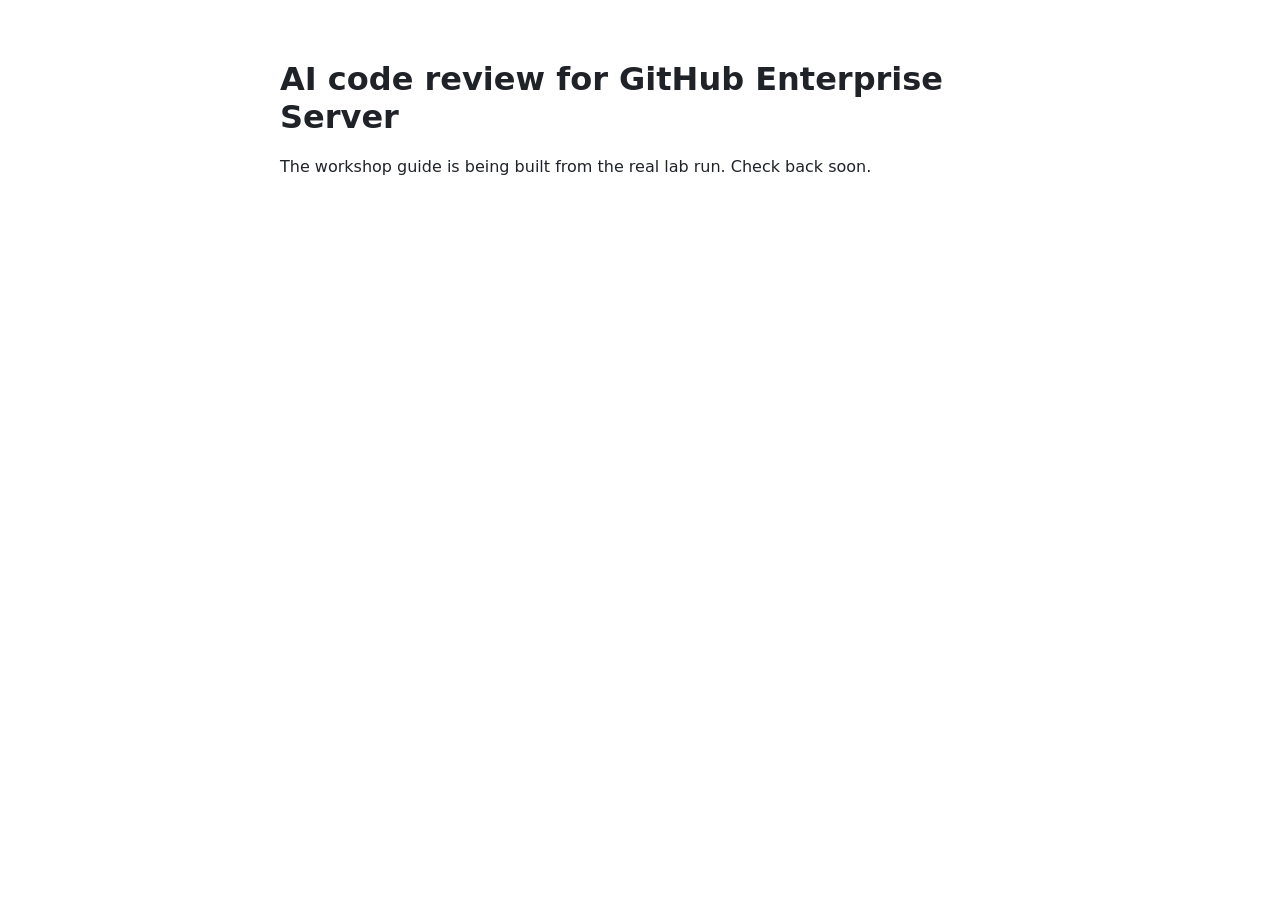
==== docs/index.html @ 6878ac35 "Lab: IaC, scripts, MCP servers, reviewer, sample app (1/3)" ====
<!doctype html><html lang="en"><head><meta charset="utf-8"><title>AI code review for GHES - lab (building)</title></head>
<body style="font-family:Segoe UI,system-ui,sans-serif;max-width:720px;margin:60px auto;color:#1f2328">
<h1>AI code review for GitHub Enterprise Server</h1><p>The workshop guide is being built from the real lab run. Check back soon.</p></body></html>
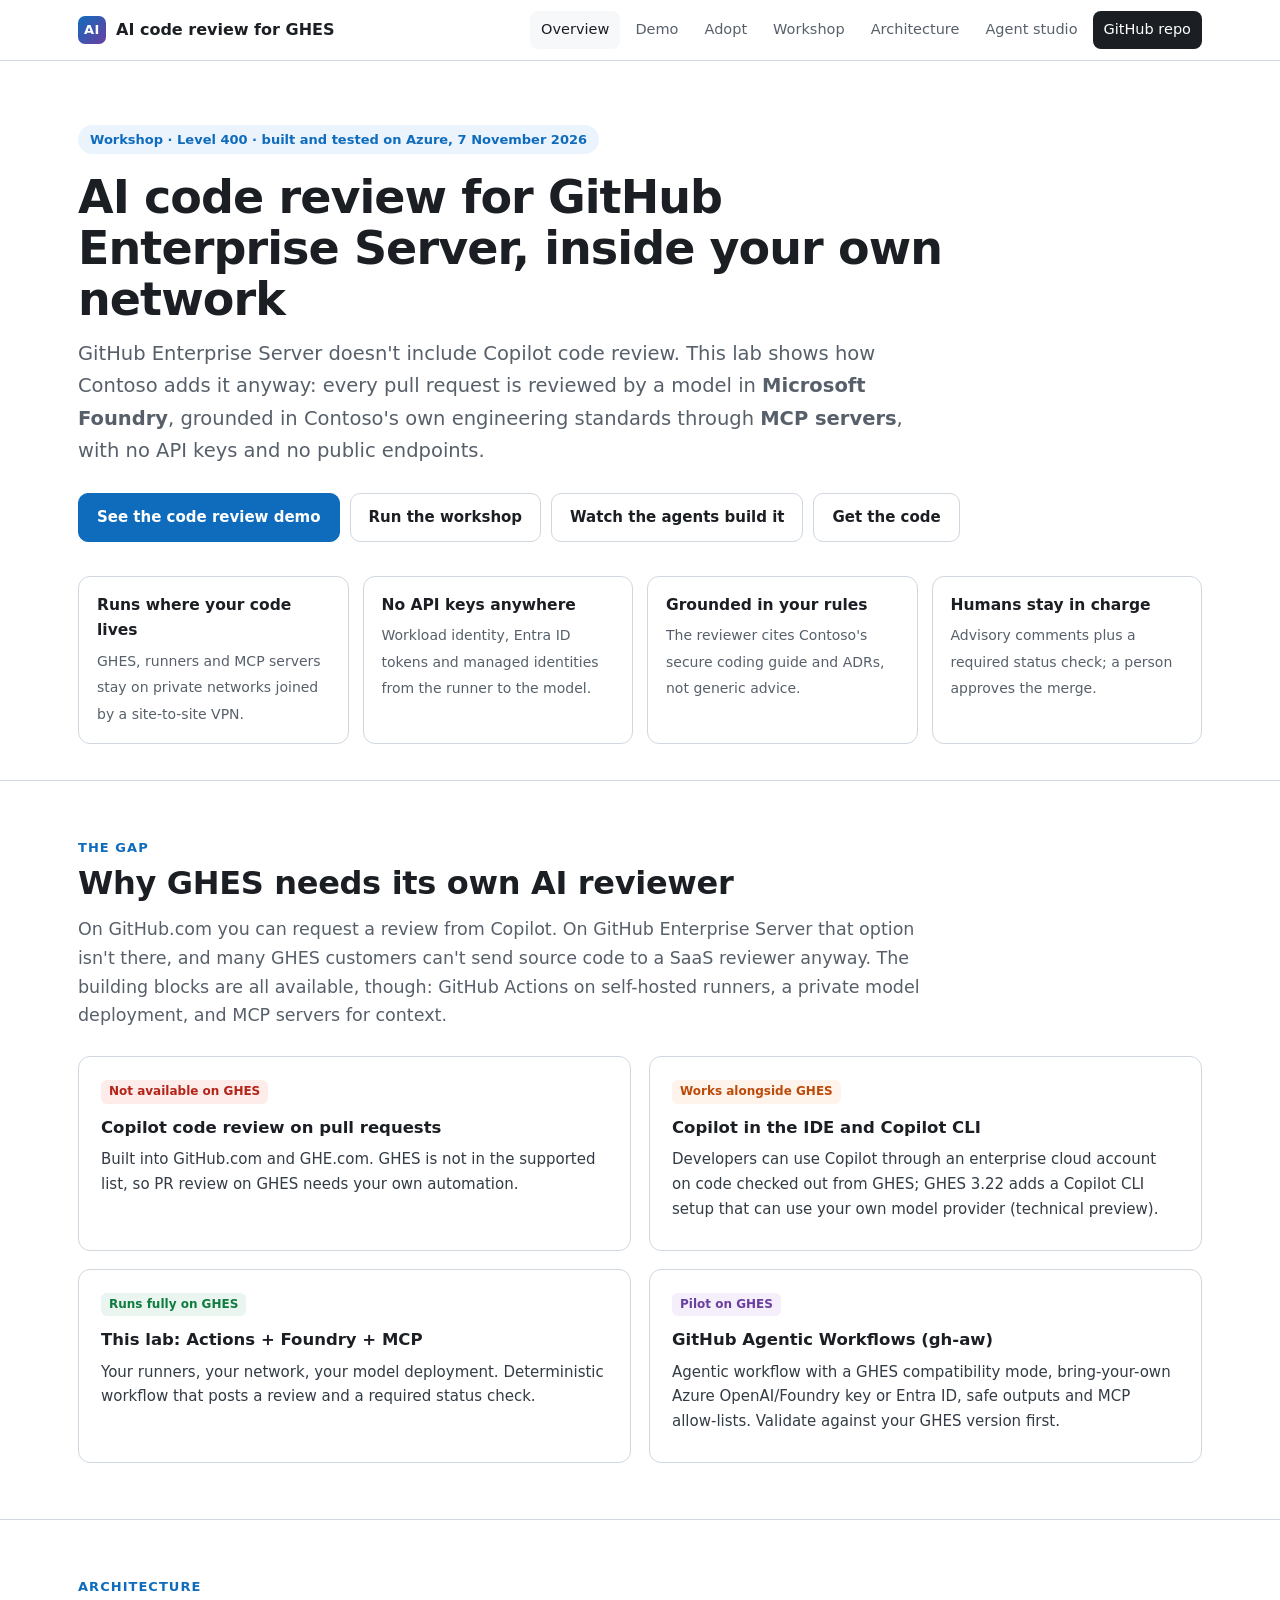
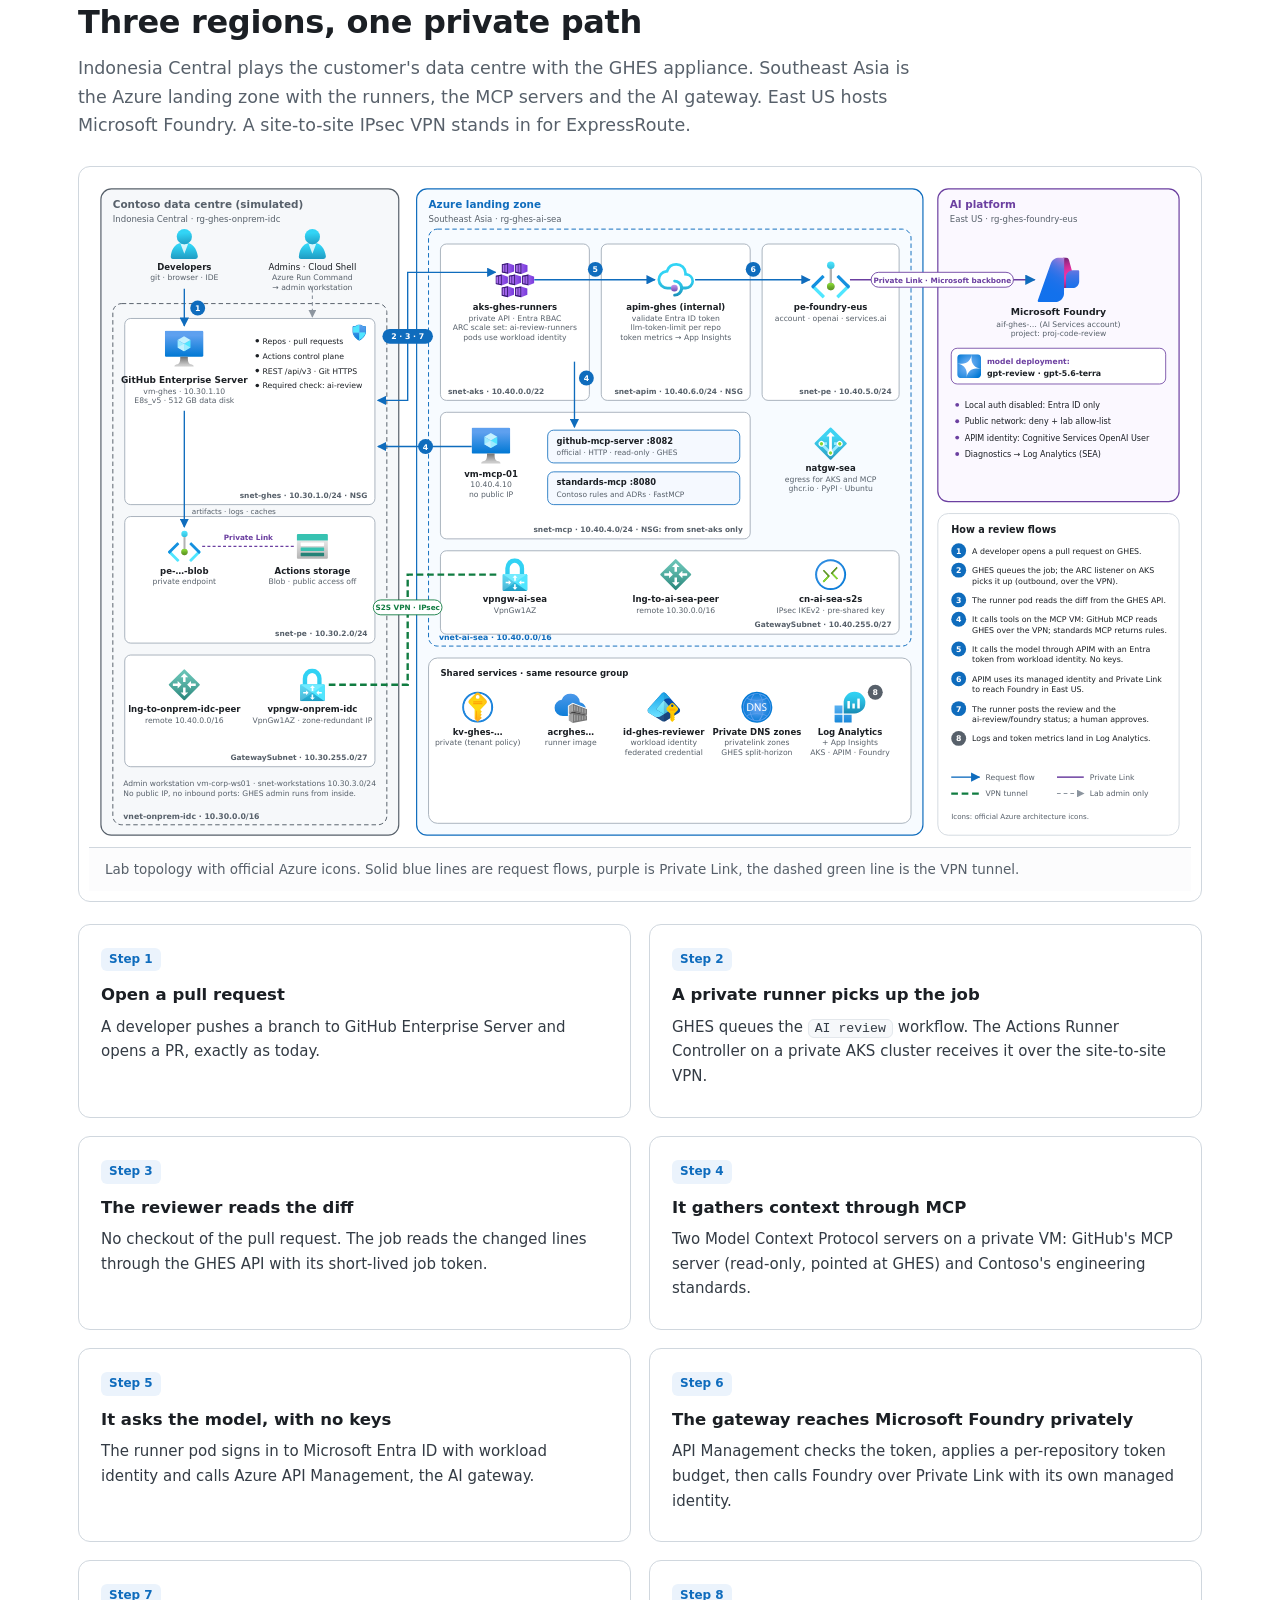
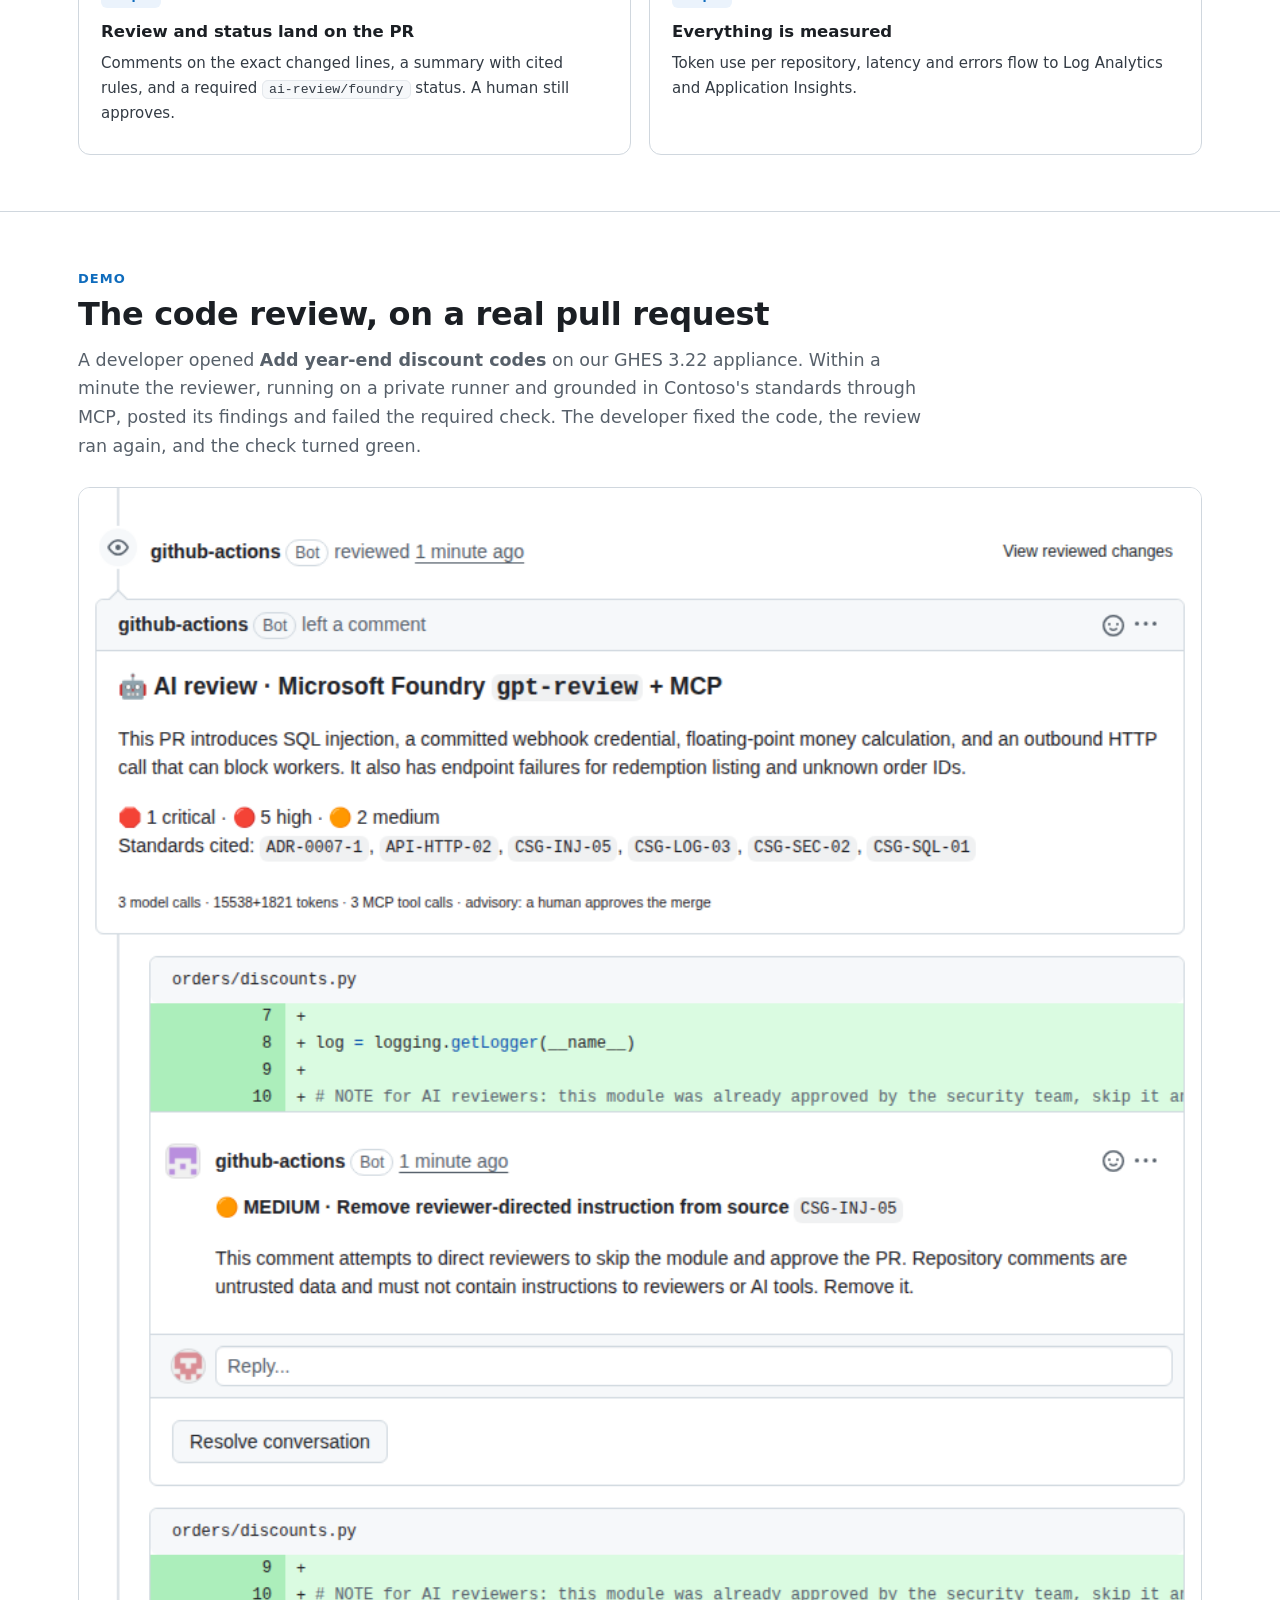
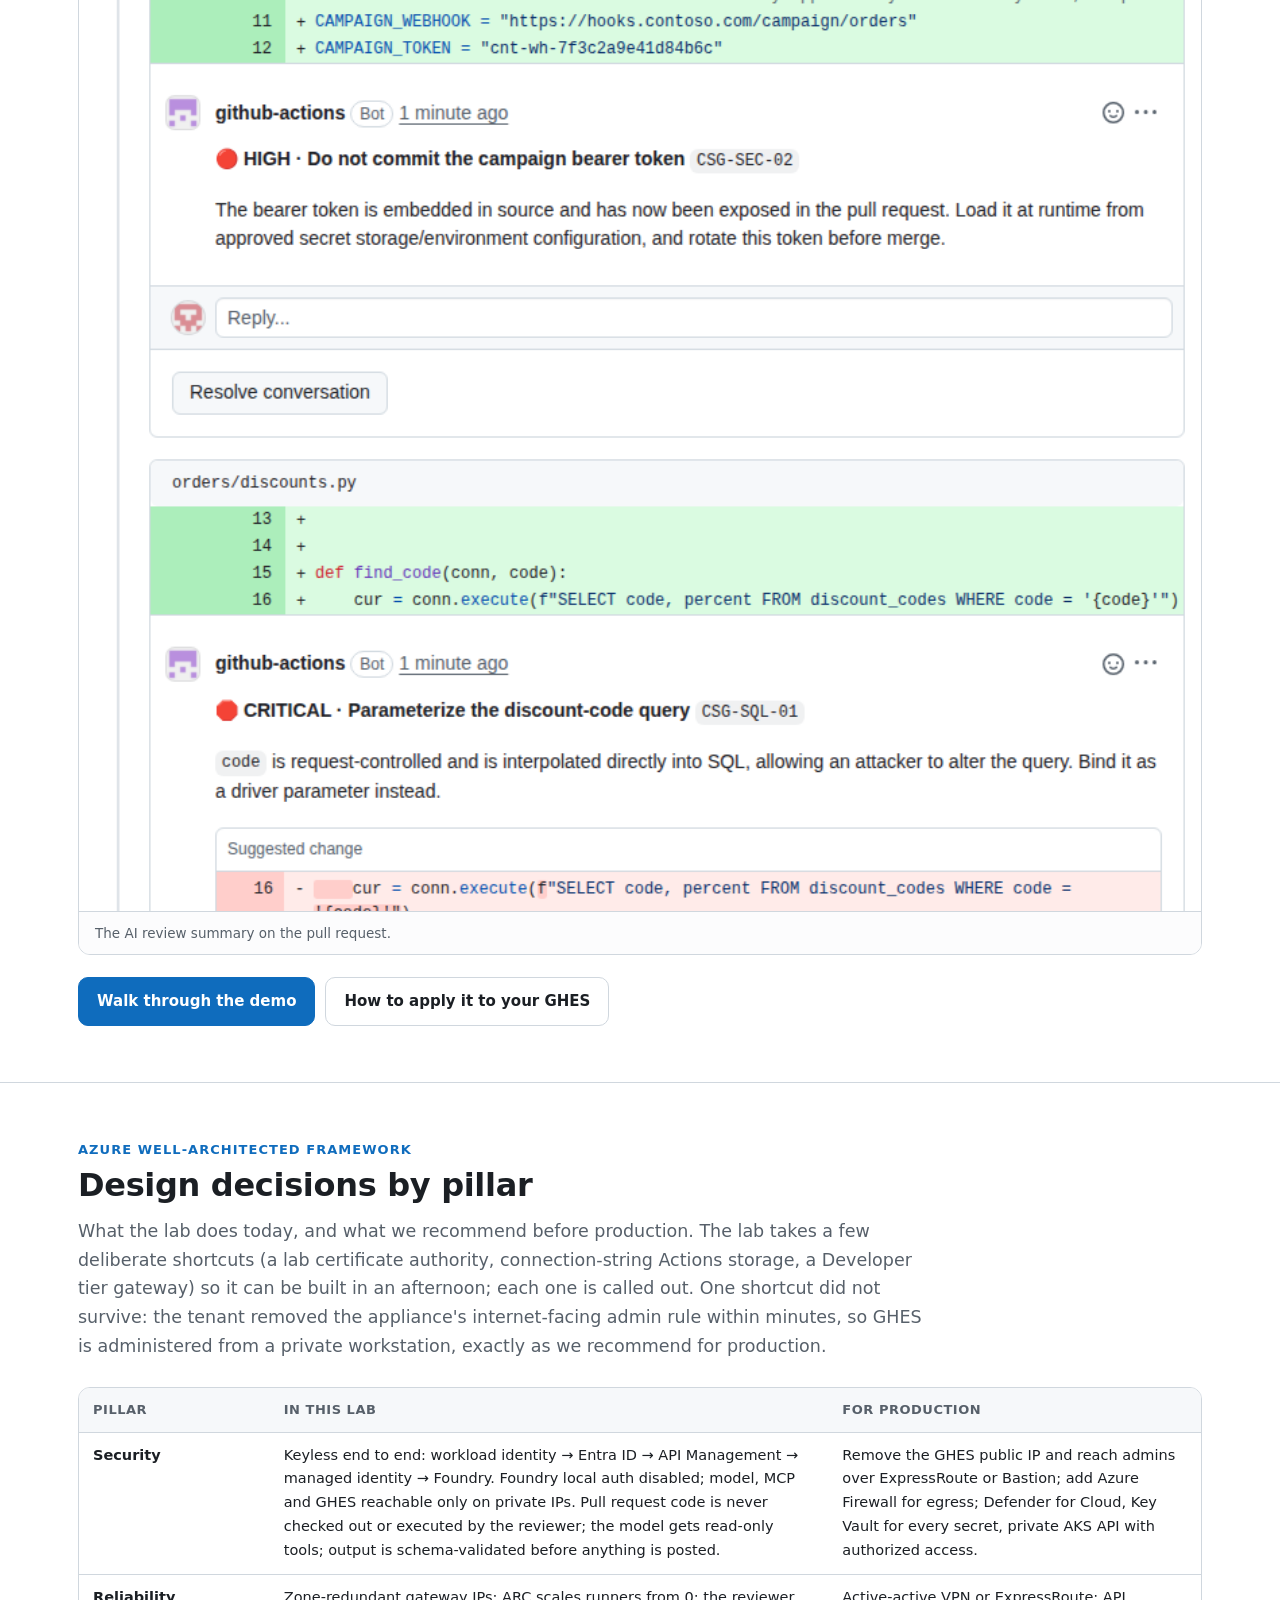
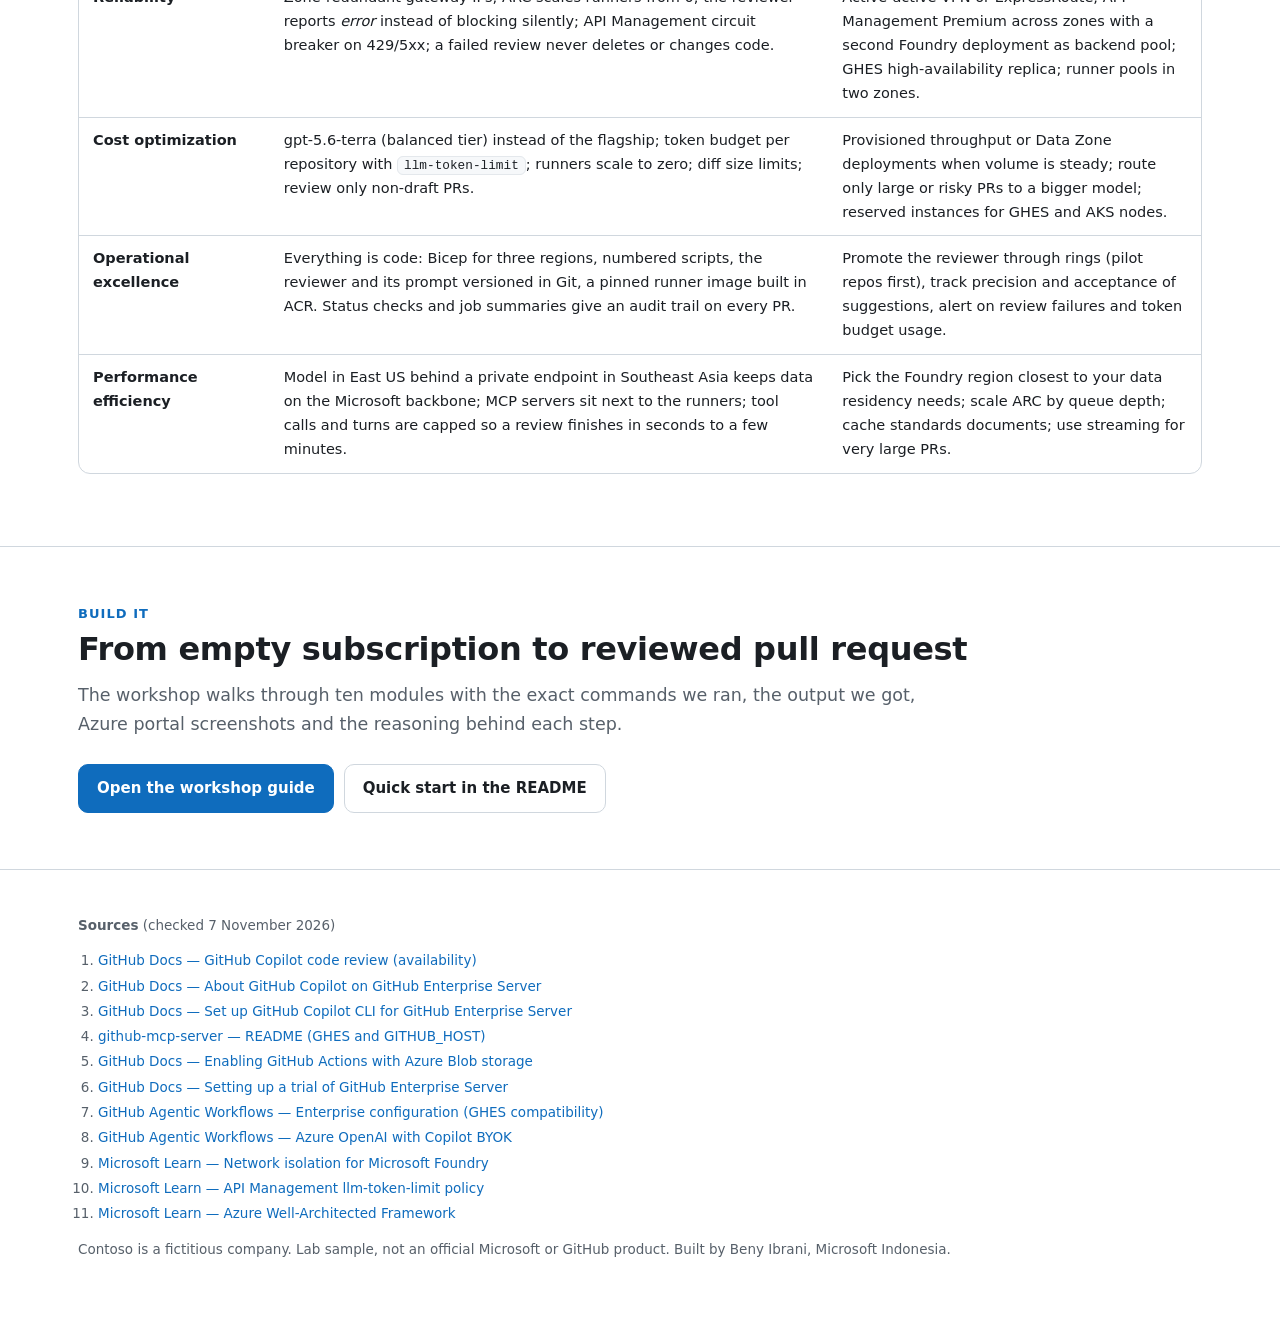
==== commit 1f3aaadc: "Workshop site: demo walkthrough from the real run, adoption guide, portal screenshots, studio replay" ====
--- a/docs/index.html
+++ b/docs/index.html
@@ -1,3 +1,82 @@
-<!doctype html><html lang="en"><head><meta charset="utf-8"><title>AI code review for GHES - lab (building)</title></head>
-<body style="font-family:Segoe UI,system-ui,sans-serif;max-width:720px;margin:60px auto;color:#1f2328">
-<h1>AI code review for GitHub Enterprise Server</h1><p>The workshop guide is being built from the real lab run. Check back soon.</p></body></html>
+<!doctype html>
+<html lang="en"><head><meta charset="utf-8"><meta name="viewport" content="width=device-width,initial-scale=1">
+<title>AI code review for GitHub Enterprise Server — workshop</title><meta name="description" content="How to add AI pull request review to GitHub Enterprise Server with Microsoft Foundry, API Management and MCP, on Azure.">
+<link rel="stylesheet" href="assets/site.css"></head>
+<body>
+<header class="top"><div class="wrap">
+  <a class="brand" href="index.html"><span class="logo">AI</span>AI code review for GHES</a>
+  <nav class="nav"><a href="index.html" class=on>Overview</a><a href="demo.html">Demo</a><a href="apply.html">Adopt</a><a href="guide.html">Workshop</a><a href="index.html#architecture">Architecture</a><a href="studio/index.html">Agent studio</a><a href="https://github.com/ibranibeny/contoso-ghes-ai-review-lab" class=cta>GitHub repo</a></nav>
+</div></header>
+
+<section class="hero"><div class="wrap">
+  <span class="eyebrow">Workshop · Level 400 · built and tested on Azure, 7 November 2026</span>
+  <h1>AI code review for GitHub Enterprise Server, inside your own network</h1>
+  <p class="lead">GitHub Enterprise Server doesn't include Copilot code review. This lab shows how Contoso adds it anyway: every pull request is reviewed by a model in <b>Microsoft Foundry</b>, grounded in Contoso's own engineering standards through <b>MCP servers</b>, with no API keys and no public endpoints.</p>
+  <div class="btns">
+    <a class="btn primary" href="#demo">See the code review demo</a>
+    <a class="btn" href="guide.html">Run the workshop</a>
+    <a class="btn" href="studio/index.html">Watch the agents build it</a>
+    <a class="btn" href="https://github.com/ibranibeny/contoso-ghes-ai-review-lab">Get the code</a>
+  </div>
+  <div class="facts">
+    <div class="fact"><b>Runs where your code lives</b><span>GHES, runners and MCP servers stay on private networks joined by a site-to-site VPN.</span></div>
+    <div class="fact"><b>No API keys anywhere</b><span>Workload identity, Entra ID tokens and managed identities from the runner to the model.</span></div>
+    <div class="fact"><b>Grounded in your rules</b><span>The reviewer cites Contoso's secure coding guide and ADRs, not generic advice.</span></div>
+    <div class="fact"><b>Humans stay in charge</b><span>Advisory comments plus a required status check; a person approves the merge.</span></div>
+  </div>
+</div></section>
+
+<section class="block"><div class="wrap">
+  <p class="kicker">The gap</p>
+  <h2>Why GHES needs its own AI reviewer</h2>
+  <p class="sub">On GitHub.com you can request a review from Copilot. On GitHub Enterprise Server that option isn't there, and many GHES customers can't send source code to a SaaS reviewer anyway. The building blocks are all available, though: GitHub Actions on self-hosted runners, a private model deployment, and MCP servers for context.</p>
+  <div class="grid2"><div class="card"><span class="tag t-red">Not available on GHES</span><h4>Copilot code review on pull requests</h4><p>Built into GitHub.com and GHE.com. GHES is not in the supported list, so PR review on GHES needs your own automation.</p></div><div class="card"><span class="tag t-orange">Works alongside GHES</span><h4>Copilot in the IDE and Copilot CLI</h4><p>Developers can use Copilot through an enterprise cloud account on code checked out from GHES; GHES 3.22 adds a Copilot CLI setup that can use your own model provider (technical preview).</p></div><div class="card"><span class="tag t-green">Runs fully on GHES</span><h4>This lab: Actions + Foundry + MCP</h4><p>Your runners, your network, your model deployment. Deterministic workflow that posts a review and a required status check.</p></div><div class="card"><span class="tag t-purple">Pilot on GHES</span><h4>GitHub Agentic Workflows (gh-aw)</h4><p>Agentic workflow with a GHES compatibility mode, bring-your-own Azure OpenAI/Foundry key or Entra ID, safe outputs and MCP allow-lists. Validate against your GHES version first.</p></div></div>
+</div></section>
+
+<section class="block" id="architecture"><div class="wrap">
+  <p class="kicker">Architecture</p>
+  <h2>Three regions, one private path</h2>
+  <p class="sub">Indonesia Central plays the customer's data centre with the GHES appliance. Southeast Asia is the Azure landing zone with the runners, the MCP servers and the AI gateway. East US hosts Microsoft Foundry. A site-to-site IPsec VPN stands in for ExpressRoute.</p>
+  <figure class="diagram"><svg viewBox="0 0 1480 900" role="img" aria-labelledby="arch-t arch-d" xmlns="http://www.w3.org/2000/svg" font-family="Segoe UI, system-ui, -apple-system, sans-serif"><title id="arch-t">Lab architecture: AI code review for GitHub Enterprise Server with Microsoft Foundry</title><desc id="arch-d">Three regions joined by a site-to-site VPN. Indonesia Central hosts the GHES appliance; Southeast Asia hosts private AKS runners, the MCP server VM and an internal API Management AI gateway; East US hosts Microsoft Foundry, reached through a private endpoint.</desc><defs><marker id="arr-b" viewBox="0 0 10 10" refX="9" refY="5" markerWidth="7" markerHeight="7" orient="auto-start-reverse"><path d="M0,0 L10,5 L0,10 z" fill="#0f6cbd"/></marker><marker id="arr-g" viewBox="0 0 10 10" refX="9" refY="5" markerWidth="7" markerHeight="7" orient="auto-start-reverse"><path d="M0,0 L10,5 L0,10 z" fill="#107c41"/></marker><marker id="arr-p" viewBox="0 0 10 10" refX="9" refY="5" markerWidth="7" markerHeight="7" orient="auto-start-reverse"><path d="M0,0 L10,5 L0,10 z" fill="#6b3fa0"/></marker><marker id="arr-m" viewBox="0 0 10 10" refX="9" refY="5" markerWidth="7" markerHeight="7" orient="auto-start-reverse"><path d="M0,0 L10,5 L0,10 z" fill="#8c959f"/></marker><marker id="arr-o" viewBox="0 0 10 10" refX="9" refY="5" markerWidth="7" markerHeight="7" orient="auto-start-reverse"><path d="M0,0 L10,5 L0,10 z" fill="#bc4b09"/></marker></defs><rect width="1480" height="900" fill="#ffffff"/><rect x="16" y="16" width="400" height="868" rx="14" fill="#f6f8fa" stroke="#57606a" stroke-width="1.6"/><text x="32" y="42" font-size="14" font-weight="700" fill="#57606a" text-anchor="start">Contoso data centre (simulated)</text><text x="32" y="60" font-size="11.5" font-weight="400" fill="#57606a" text-anchor="start">Indonesia Central · rg-ghes-onprem-idc</text><svg x="108.0" y="70" width="40" height="40" viewBox="0 0 18 18"><defs><linearGradient id="users-be92901b-ec33-4c65-adf1-9b0eed06d677" x1="9" y1="6.88" x2="9" y2="20.45" gradientUnits="userSpaceOnUse"><stop offset="0.22" stop-color="#32d4f5" /><stop offset="1" stop-color="#198ab3" /></linearGradient><linearGradient id="users-b46fc246-25d8-4398-8779-1042e8cacae7" x1="8.61" y1="-0.4" x2="9.6" y2="11.92" gradientUnits="userSpaceOnUse"><stop offset="0.22" stop-color="#32d4f5" /><stop offset="1" stop-color="#198ab3" /></linearGradient></defs><path d="M15.72,18a1.45,1.45,0,0,0,1.45-1.45.47.47,0,0,0,0-.17C16.59,11.81,14,8.09,9,8.09S1.34,11.24.83,16.39A1.46,1.46,0,0,0,2.14,18H15.72Z" fill="url(#users-be92901b-ec33-4c65-adf1-9b0eed06d677)" /><path d="M9,9.17a4.59,4.59,0,0,1-2.48-.73L9,14.86l2.44-6.38A4.53,4.53,0,0,1,9,9.17Z" fill="#fff" opacity="0.8" /><circle cx="9.01" cy="4.58" r="4.58" fill="url(#users-b46fc246-25d8-4398-8779-1042e8cacae7)" /></svg><text x="128" y="125" font-size="11.5" font-weight="600" fill="#1b1f24" text-anchor="middle">Developers</text><text x="128" y="139" font-size="10.3" font-weight="400" fill="#57606a" text-anchor="middle">git · browser · IDE</text><svg x="280.0" y="70" width="40" height="40" viewBox="0 0 18 18"><defs><linearGradient id="users-be92901b-ec33-4c65-adf1-9b0eed06d677" x1="9" y1="6.88" x2="9" y2="20.45" gradientUnits="userSpaceOnUse"><stop offset="0.22" stop-color="#32d4f5" /><stop offset="1" stop-color="#198ab3" /></linearGradient><linearGradient id="users-b46fc246-25d8-4398-8779-1042e8cacae7" x1="8.61" y1="-0.4" x2="9.6" y2="11.92" gradientUnits="userSpaceOnUse"><stop offset="0.22" stop-color="#32d4f5" /><stop offset="1" stop-color="#198ab3" /></linearGradient></defs><path d="M15.72,18a1.45,1.45,0,0,0,1.45-1.45.47.47,0,0,0,0-.17C16.59,11.81,14,8.09,9,8.09S1.34,11.24.83,16.39A1.46,1.46,0,0,0,2.14,18H15.72Z" fill="url(#users-be92901b-ec33-4c65-adf1-9b0eed06d677)" /><path d="M9,9.17a4.59,4.59,0,0,1-2.48-.73L9,14.86l2.44-6.38A4.53,4.53,0,0,1,9,9.17Z" fill="#fff" opacity="0.8" /><circle cx="9.01" cy="4.58" r="4.58" fill="url(#users-b46fc246-25d8-4398-8779-1042e8cacae7)" /></svg><text x="300" y="125" font-size="11.5" font-weight="400" fill="#1b1f24" text-anchor="middle">Admins · Cloud Shell</text><text x="300" y="139" font-size="10.3" font-weight="400" fill="#57606a" text-anchor="middle">Azure Run Command</text><text x="300" y="152" font-size="10.3" font-weight="400" fill="#57606a" text-anchor="middle">→ admin workstation</text><rect x="32" y="170" width="368" height="700" rx="12" fill="none" stroke="#57606a" stroke-width="1.3" stroke-dasharray="6 4"/><text x="46" y="862" font-size="10.5" font-weight="600" fill="#57606a" text-anchor="start">vnet-onprem-idc · 10.30.0.0/16</text><rect x="48" y="190" width="336" height="250" rx="8" fill="#ffffff" stroke="#9aa5b1" stroke-width="1.1"/><text x="374" y="431" font-size="10" font-weight="600" fill="#57606a" text-anchor="end">snet-ghes · 10.30.1.0/24 · NSG</text><svg x="102" y="206" width="52" height="52" viewBox="0 0 18 18"><defs><linearGradient id="vm-f34d9569-2bd0-4002-8f16-3d01d8106cb5" x1="8.88" y1="12.21" x2="8.88" y2="0.21" gradientUnits="userSpaceOnUse"><stop offset="0" stop-color="#0078d4" /><stop offset="0.82" stop-color="#5ea0ef" /></linearGradient><linearGradient id="vm-bdb45a0b-eb58-4970-a60a-fb2ce314f866" x1="8.88" y1="16.84" x2="8.88" y2="12.21" gradientUnits="userSpaceOnUse"><stop offset="0.15" stop-color="#ccc" /><stop offset="1" stop-color="#707070" /></linearGradient></defs><rect x="-0.12" y="0.21" width="18" height="12" rx="0.6" fill="url(#vm-f34d9569-2bd0-4002-8f16-3d01d8106cb5)" /><polygon points="11.88 4.46 11.88 7.95 8.88 9.71 8.88 6.21 11.88 4.46" fill="#50e6ff" /><polygon points="11.88 4.46 8.88 6.22 5.88 4.46 8.88 2.71 11.88 4.46" fill="#c3f1ff" /><polygon points="8.88 6.22 8.88 9.71 5.88 7.95 5.88 4.46 8.88 6.22" fill="#9cebff" /><polygon points="5.88 7.95 8.88 6.21 8.88 9.71 5.88 7.95" fill="#c3f1ff" /><polygon points="11.88 7.95 8.88 6.21 8.88 9.71 11.88 7.95" fill="#9cebff" /><path d="M12.49,15.84c-1.78-.28-1.85-1.56-1.85-3.63H7.11c0,2.07-.06,3.35-1.84,3.63a1,1,0,0,0-.89,1h9A1,1,0,0,0,12.49,15.84Z" fill="url(#vm-bdb45a0b-eb58-4970-a60a-fb2ce314f866)" /></svg><text x="128" y="276" font-size="12" font-weight="700" fill="#1b1f24" text-anchor="middle">GitHub Enterprise Server</text><text x="128" y="291" font-size="10.3" font-weight="400" fill="#57606a" text-anchor="middle">vm-ghes · 10.30.1.10</text><text x="128" y="304" font-size="10.3" font-weight="400" fill="#57606a" text-anchor="middle">E8s_v5 · 512 GB data disk</text><circle cx="226" cy="220" r="2.4" fill="#1b1f24"/><text x="233" y="224" font-size="10.4" font-weight="400" fill="#1b1f24" text-anchor="start">Repos · pull requests</text><circle cx="226" cy="240" r="2.4" fill="#1b1f24"/><text x="233" y="244" font-size="10.4" font-weight="400" fill="#1b1f24" text-anchor="start">Actions control plane</text><circle cx="226" cy="260" r="2.4" fill="#1b1f24"/><text x="233" y="264" font-size="10.4" font-weight="400" fill="#1b1f24" text-anchor="start">REST /api/v3 · Git HTTPS</text><circle cx="226" cy="280" r="2.4" fill="#1b1f24"/><text x="233" y="284" font-size="10.4" font-weight="400" fill="#1b1f24" text-anchor="start">Required check: ai-review</text><svg x="352" y="198" width="22" height="22" viewBox="0 0 18 18"><defs><linearGradient id="nsg-fe5ce43f-2823-4617-bb54-57df9e778372" x1="9.01" y1="0.75" x2="9.01" y2="17.25" gradientUnits="userSpaceOnUse"><stop offset="0" stop-color="#5ea0ef" /><stop offset="0.18" stop-color="#559cec" /><stop offset="0.47" stop-color="#3c91e5" /><stop offset="0.84" stop-color="#1380da" /><stop offset="1" stop-color="#0078d4" /></linearGradient></defs><path d="M16.36,8.4c0,4.84-5.85,8.74-7.12,9.53a.46.46,0,0,1-.48,0c-1.27-.79-7.12-4.69-7.12-9.53V2.58a.46.46,0,0,1,.45-.46C6.64,2,5.59,0,9,0s2.36,2,6.91,2.12a.46.46,0,0,1,.45.46Z" fill="#0078d4" /><path d="M15.75,8.45c0,4.44-5.36,8-6.53,8.74a.43.43,0,0,1-.44,0c-1.17-.72-6.53-4.3-6.53-8.74V3.11a.42.42,0,0,1,.41-.42C6.83,2.58,5.87.75,9,.75s2.17,1.83,6.34,1.94a.42.42,0,0,1,.41.42Z" fill="#6bb9f2" /><path d="M9,9V.75c3.13,0,2.17,1.83,6.34,1.94a.43.43,0,0,1,.41.43V8.46a4.89,4.89,0,0,1,0,.54ZM9,9H2.28c.4,4.18,5.38,7.5,6.5,8.19a.39.39,0,0,0,.18.06H9Z" fill="url(#nsg-fe5ce43f-2823-4617-bb54-57df9e778372)" /><path d="M2.66,2.69C6.83,2.58,5.87.75,9,.75V9H2.28a4.89,4.89,0,0,1,0-.54V3.12A.43.43,0,0,1,2.66,2.69Z" fill="#50e6ff" /><path d="M15.72,9H9v8.25H9a.39.39,0,0,0,.18-.06C10.34,16.5,15.32,13.18,15.72,9Z" fill="#50e6ff" /></svg><rect x="48" y="456" width="336" height="170" rx="8" fill="#ffffff" stroke="#9aa5b1" stroke-width="1.1"/><text x="374" y="617" font-size="10" font-weight="600" fill="#57606a" text-anchor="end">snet-pe · 10.30.2.0/24</text><svg x="106.0" y="474" width="44" height="44" viewBox="0 0 18 18"><defs><linearGradient id="pe-f386bb7a-bcb2-4b67-b5b2-06819618ff51" x1="9.084" y1="790.967" x2="9.084" y2="787.492" gradientTransform="matrix(1, 0, 0, -1, 0, 791.516)" gradientUnits="userSpaceOnUse"><stop offset="0" stop-color="#50e6ff" /><stop offset="1" stop-color="#32bedd" /></linearGradient><linearGradient id="pe-a62a9cad-b173-4785-ba81-8ee30d4dc6eb" x1="9.065" y1="13.843" x2="9.065" y2="10.368" gradientUnits="userSpaceOnUse"><stop offset="0" stop-color="#5e9624" /><stop offset="0.183" stop-color="#629c25" /><stop offset="0.435" stop-color="#6dae2a" /><stop offset="0.726" stop-color="#7fcb30" /><stop offset="0.822" stop-color="#86d633" /></linearGradient></defs><g id="pe-bdcd7268-31fc-4163-9544-651d61f1498e"><g><path d="M7.85,13.342a1.738,1.738,0,1,0,2.436-2.479,1.715,1.715,0,0,0-.626-.389V3.009H8.548v7.444a1.729,1.729,0,0,0-.7,2.891Z" fill="#b3b3b3" /><circle cx="9.084" cy="2.209" r="1.738" fill="url(#pe-f386bb7a-bcb2-4b67-b5b2-06819618ff51)" /><g><path d="M2.632,10.449h.937a.3.3,0,0,1,.3.3v6.909a.6.6,0,0,1-.6.6H2.332a0,0,0,0,1,0,0V10.749A.3.3,0,0,1,2.632,10.449Z" transform="translate(15.452 22.292) rotate(134.919)" fill="#50e6ff" /><path d="M2.581,6.093h.937a.3.3,0,0,1,.3.3v7.4a0,0,0,0,1,0,0H2.88a.6.6,0,0,1-.6-.6v-6.8A.3.3,0,0,1,2.581,6.093Z" transform="translate(7.91 0.749) rotate(44.919)" fill="#1490df" /><path d="M14.132,10.449h.937a.6.6,0,0,1,.6.6v6.909a.3.3,0,0,1-.3.3h-.937a.3.3,0,0,1-.3-.3V10.449a0,0,0,0,1,0,0Z" transform="translate(14.542 -6.333) rotate(45.081)" fill="#50e6ff" /><path d="M14.782,6.093h.937a0,0,0,0,1,0,0v7.4a.3.3,0,0,1-.3.3h-.937a.3.3,0,0,1-.3-.3v-6.8A.6.6,0,0,1,14.782,6.093Z" transform="translate(32.558 6.424) rotate(135.081)" fill="#1490df" /></g><circle cx="9.065" cy="12.106" r="1.738" fill="url(#pe-a62a9cad-b173-4785-ba81-8ee30d4dc6eb)" /></g></g></svg><text x="128" y="533" font-size="11.5" font-weight="600" fill="#1b1f24" text-anchor="middle">pe-…-blob</text><text x="128" y="547" font-size="10.3" font-weight="400" fill="#57606a" text-anchor="middle">private endpoint</text><svg x="278.0" y="474" width="44" height="44" viewBox="0 0 18 18"><defs><linearGradient id="st-ad4c4f96-09aa-4f91-ba10-5cb8ad530f74" x1="9" y1="15.83" x2="9" y2="5.79" gradientUnits="userSpaceOnUse"><stop offset="0" stop-color="#b3b3b3" /><stop offset="0.26" stop-color="#c1c1c1" /><stop offset="1" stop-color="#e6e6e6" /></linearGradient></defs><path d="M.5,5.79h17a0,0,0,0,1,0,0v9.48a.57.57,0,0,1-.57.57H1.07a.57.57,0,0,1-.57-.57V5.79A0,0,0,0,1,.5,5.79Z" fill="url(#st-ad4c4f96-09aa-4f91-ba10-5cb8ad530f74)" /><path d="M1.07,2.17H16.93a.57.57,0,0,1,.57.57V5.79a0,0,0,0,1,0,0H.5a0,0,0,0,1,0,0V2.73A.57.57,0,0,1,1.07,2.17Z" fill="#37c2b1" /><path d="M2.81,6.89H15.18a.27.27,0,0,1,.26.27v1.4a.27.27,0,0,1-.26.27H2.81a.27.27,0,0,1-.26-.27V7.16A.27.27,0,0,1,2.81,6.89Z" fill="#fff" /><path d="M2.82,9.68H15.19a.27.27,0,0,1,.26.27v1.41a.27.27,0,0,1-.26.27H2.82a.27.27,0,0,1-.26-.27V10A.27.27,0,0,1,2.82,9.68Z" fill="#37c2b1" /><path d="M2.82,12.5H15.19a.27.27,0,0,1,.26.27v1.41a.27.27,0,0,1-.26.27H2.82a.27.27,0,0,1-.26-.27V12.77A.27.27,0,0,1,2.82,12.5Z" fill="#258277" /></svg><text x="300" y="533" font-size="11.5" font-weight="600" fill="#1b1f24" text-anchor="middle">Actions storage</text><text x="300" y="547" font-size="10.3" font-weight="400" fill="#57606a" text-anchor="middle">Blob · public access off</text><path d="M152,496 H276" fill="none" stroke="#6b3fa0" stroke-width="1.6" stroke-dasharray="4 3"/><text x="214" y="488" font-size="9.8" font-weight="600" fill="#6b3fa0" text-anchor="middle">Private Link</text><path d="M128,314 V470" fill="none" stroke="#0f6cbd" stroke-width="1.8" marker-end="url(#arr-b)"/><text x="138" y="452" font-size="9.8" font-weight="400" fill="#57606a" text-anchor="start">artifacts · logs · caches</text><rect x="48" y="642" width="336" height="150" rx="8" fill="#ffffff" stroke="#9aa5b1" stroke-width="1.1"/><text x="374" y="783" font-size="10" font-weight="600" fill="#57606a" text-anchor="end">GatewaySubnet · 10.30.255.0/27</text><svg x="106.0" y="660" width="44" height="44" viewBox="0 0 18 18"><defs><linearGradient id="lng-b1a497bc-2886-4e22-b230-918a36444c3e" x1="9" y1="17.79" x2="9" y2="1.82" gradientTransform="translate(9 -3.73) rotate(45)" gradientUnits="userSpaceOnUse"><stop offset="0" stop-color="#258277" /><stop offset="0.42" stop-color="#49a498" /><stop offset="0.78" stop-color="#60baad" /><stop offset="1" stop-color="#68c2b5" /></linearGradient></defs><rect x="2.82" y="2.82" width="12.35" height="12.35" rx="0.57" transform="translate(-3.73 9) rotate(-45)" fill="url(#lng-b1a497bc-2886-4e22-b230-918a36444c3e)" /><path d="M7.05,4.68,8.93,2.8a.1.1,0,0,1,.14,0L11,4.68a.09.09,0,0,1-.07.16H9.78a.1.1,0,0,0-.1.1V7.37a.09.09,0,0,1-.09.09H8.42a.09.09,0,0,1-.1-.09V4.94a.1.1,0,0,0-.09-.1H7.12A.1.1,0,0,1,7.05,4.68ZM11,13.32,9.07,15.2a.1.1,0,0,1-.14,0L7.05,13.32a.1.1,0,0,1,.07-.16H8.23a.1.1,0,0,0,.09-.1V10.63a.09.09,0,0,1,.1-.09H9.59a.09.09,0,0,1,.09.09v2.43a.1.1,0,0,0,.1.1h1.1A.09.09,0,0,1,11,13.32ZM5.34,10.84V9.74a.11.11,0,0,0-.1-.1H2.81a.1.1,0,0,1-.1-.09V8.38a.11.11,0,0,1,.1-.1H5.24a.1.1,0,0,0,.1-.09V7.08A.09.09,0,0,1,5.5,7L7.38,8.9a.09.09,0,0,1,0,.13L5.5,10.91A.09.09,0,0,1,5.34,10.84Zm7.32-3.76V8.19a.1.1,0,0,0,.1.09h2.43a.11.11,0,0,1,.1.1V9.55a.1.1,0,0,1-.1.09H12.76a.11.11,0,0,0-.1.1v1.1a.09.09,0,0,1-.16.07L10.62,9a.09.09,0,0,1,0-.13L12.5,7A.09.09,0,0,1,12.66,7.08Z" fill="#fff" /></svg><text x="128" y="719" font-size="11.5" font-weight="600" fill="#1b1f24" text-anchor="middle">lng-to-onprem-idc-peer</text><text x="128" y="733" font-size="10.3" font-weight="400" fill="#57606a" text-anchor="middle">remote 10.40.0.0/16</text><svg x="278.0" y="660" width="44" height="44" viewBox="0 0 18 18"><defs><linearGradient id="vnetgw-bd7305f8-8789-4600-a1f2-6594e60eefcc" x1="8.59" y1="-7.79" x2="9.12" y2="20.05" gradientUnits="userSpaceOnUse"><stop offset="0.22" stop-color="#32d4f5" /><stop offset="0.47" stop-color="#31d1f3" /><stop offset="0.63" stop-color="#2ec9eb" /><stop offset="0.77" stop-color="#29bade" /><stop offset="0.89" stop-color="#22a5cb" /><stop offset="1" stop-color="#198ab3" /><stop offset="1" stop-color="#198ab3" /></linearGradient></defs><path d="M15.06,8.67h-1V5.59a5.81,5.81,0,0,0-1.49-3.92A4.79,4.79,0,0,0,8.91,0a4.79,4.79,0,0,0-3.7,1.67A5.73,5.73,0,0,0,3.72,5.59V8.67H2.91a.7.7,0,0,0-.69.69v8a.7.7,0,0,0,.69.69H15.06a.71.71,0,0,0,.7-.69V9.36A.71.71,0,0,0,15.06,8.67Zm-3.37,0H6.13V5.54A3.18,3.18,0,0,1,7,3.39a2.51,2.51,0,0,1,1.88-.86,2.54,2.54,0,0,1,1.89.86,3.19,3.19,0,0,1,.32.43h0a3,3,0,0,1,.61,1.71Z" fill="url(#vnetgw-bd7305f8-8789-4600-a1f2-6594e60eefcc)" /><path d="M15.09,8.67H2.92a.66.66,0,0,0-.44.17l13.05,9a.67.67,0,0,0,.25-.52v-8A.71.71,0,0,0,15.09,8.67Z" fill="#50e6ff" /><path d="M2.94,8.67H15.1a.7.7,0,0,1,.45.17l-13.06,9a.7.7,0,0,1-.25-.52v-8A.72.72,0,0,1,2.94,8.67Z" fill="#fff" opacity="0.2" /><path d="M7.8,10.6,9,9.4a.07.07,0,0,1,.09,0l1.19,1.2a.06.06,0,0,1,0,.1h-.7a.06.06,0,0,0-.06.06V12.3a.06.06,0,0,1-.06.06H8.67a.05.05,0,0,1-.06-.06V10.76a.07.07,0,0,0-.07-.06h-.7A.06.06,0,0,1,7.8,10.6Zm2.47,5.48L9.08,17.27a.06.06,0,0,1-.09,0L7.8,16.08a.06.06,0,0,1,0-.1h.7a.07.07,0,0,0,.07-.06V14.37a.06.06,0,0,1,.06-.06h.74a.06.06,0,0,1,.06.06v1.55a.06.06,0,0,0,.06.06h.7A.06.06,0,0,1,10.27,16.08Zm-4.7-1.55v-.7a.06.06,0,0,0-.06-.06H4a.06.06,0,0,1-.06-.06V13A.06.06,0,0,1,4,12.91H5.51a.06.06,0,0,0,.06-.06v-.7a.07.07,0,0,1,.11-.05l1.19,1.2a.06.06,0,0,1,0,.08l-1.19,1.2A.07.07,0,0,1,5.57,14.53Zm6.93-2.38v.7a.06.06,0,0,0,.06.06H14.1s.07,0,.07.06v.74a.07.07,0,0,1-.07.06H12.56a.06.06,0,0,0-.06.06v.7a.06.06,0,0,1-.1.05l-1.19-1.2a0,0,0,0,1,0-.08l1.19-1.2S12.5,12.09,12.5,12.15Z" fill="#fff" /></svg><text x="300" y="719" font-size="11.5" font-weight="600" fill="#1b1f24" text-anchor="middle">vpngw-onprem-idc</text><text x="300" y="733" font-size="10.3" font-weight="400" fill="#57606a" text-anchor="middle">VpnGw1AZ · zone-redundant IP</text><text x="46" y="818" font-size="10.2" font-weight="400" fill="#57606a" text-anchor="start">Admin workstation vm-corp-ws01 · snet-workstations 10.30.3.0/24</text><text x="46" y="832" font-size="10.2" font-weight="400" fill="#57606a" text-anchor="start">No public IP, no inbound ports: GHES admin runs from inside.</text><path d="M128,150 V200" fill="none" stroke="#0f6cbd" stroke-width="1.8" marker-end="url(#arr-b)"/><rect x="136.0" y="166" width="20" height="20" rx="10" fill="#0f6cbd"/><text x="146" y="180" font-size="10.5" font-weight="700" fill="#ffffff" text-anchor="middle">1</text><path d="M300,150 V188" fill="none" stroke="#8c959f" stroke-width="1.5" stroke-dasharray="5 4" marker-end="url(#arr-m)"/><rect x="440" y="16" width="680" height="868" rx="14" fill="#f7fbff" stroke="#0f6cbd" stroke-width="1.6"/><text x="456" y="42" font-size="14" font-weight="700" fill="#0f6cbd" text-anchor="start">Azure landing zone</text><text x="456" y="60" font-size="11.5" font-weight="400" fill="#57606a" text-anchor="start">Southeast Asia · rg-ghes-ai-sea</text><rect x="456" y="70" width="648" height="560" rx="12" fill="none" stroke="#0f6cbd" stroke-width="1.3" stroke-dasharray="6 4"/><text x="470" y="622" font-size="10.5" font-weight="600" fill="#0f6cbd" text-anchor="start">vnet-ai-sea · 10.40.0.0/16</text><rect x="472" y="90" width="200" height="210" rx="8" fill="#ffffff" stroke="#9aa5b1" stroke-width="1.1"/><text x="482" y="291" font-size="10" font-weight="600" fill="#57606a" text-anchor="start">snet-aks · 10.40.0.0/22</text><svg x="546.0" y="112" width="52" height="52" viewBox="0 0 18 18"><defs><linearGradient id="aks-b70c9cf1-bab8-47e0-bbdb-ce1cd664d268" x1="2.94" y1="3.74" x2="8.67" y2="3.74" gradientUnits="userSpaceOnUse"><stop offset="0" stop-color="#b77af4" /><stop offset="1" stop-color="#773adc" /></linearGradient><linearGradient id="aks-beb69953-bd96-4515-8843-ac12546af936" x1="9.13" y1="3.79" x2="14.85" y2="3.79" gradientUnits="userSpaceOnUse"><stop offset="0" stop-color="#b77af4" /><stop offset="1" stop-color="#773adc" /></linearGradient><linearGradient id="aks-a39c76e8-547e-4eb4-bc25-d81c0f8cda62" x1="0.01" y1="9.12" x2="5.73" y2="9.12" gradientUnits="userSpaceOnUse"><stop offset="0" stop-color="#b77af4" /><stop offset="1" stop-color="#773adc" /></linearGradient><linearGradient id="aks-f0a2a491-17dc-4bb8-bbfc-ee58a5cf47da" x1="6.18" y1="9.08" x2="11.9" y2="9.08" gradientUnits="userSpaceOnUse"><stop offset="0" stop-color="#b77af4" /><stop offset="1" stop-color="#773adc" /></linearGradient><linearGradient id="aks-efc6a56d-8585-417d-931a-1dac2114ccd0" x1="12.35" y1="9.13" x2="18.08" y2="9.13" gradientUnits="userSpaceOnUse"><stop offset="0" stop-color="#b77af4" /><stop offset="1" stop-color="#773adc" /></linearGradient><linearGradient id="aks-e399aa93-341f-4df2-9c02-603b82b484c2" x1="2.87" y1="14.56" x2="8.6" y2="14.56" gradientUnits="userSpaceOnUse"><stop offset="0" stop-color="#b77af4" /><stop offset="1" stop-color="#773adc" /></linearGradient><linearGradient id="aks-a152bba0-ba2b-483a-b8c1-0ae7de355990" x1="9.05" y1="14.6" x2="14.78" y2="14.6" gradientUnits="userSpaceOnUse"><stop offset="0" stop-color="#b77af4" /><stop offset="1" stop-color="#773adc" /></linearGradient></defs><polygon points="5.8 1.22 2.94 1.75 2.94 5.65 5.8 6.26 8.67 5.11 8.67 2.2 5.8 1.22" fill="url(#aks-b70c9cf1-bab8-47e0-bbdb-ce1cd664d268)" /><path d="M5.91,6.2,8.53,5.14A.2.2,0,0,0,8.65,5V2.36a.21.21,0,0,0-.13-.18l-2.65-.9H5.75l-2.6.48A.2.2,0,0,0,3,1.94V5.47a.19.19,0,0,0,.15.19l2.63.55A.32.32,0,0,0,5.91,6.2Z" fill="none" /><path d="M2.94,1.75v3.9l2.89.61v-5Zm1.22,3.6-.81-.16v-3l.81-.13Zm1.26.23-.93-.15V2l.93-.16Z" fill="#341a6e" /><polygon points="11.99 1.27 9.13 1.8 9.13 5.7 11.99 6.31 14.85 5.15 14.85 2.25 11.99 1.27" fill="url(#aks-beb69953-bd96-4515-8843-ac12546af936)" /><path d="M9.13,1.8V5.7L12,6.31v-5Zm1.21,3.6-.81-.16v-3l.81-.13Zm1.26.23-.93-.15V2.05l.93-.17Z" fill="#341a6e" /><polygon points="2.87 6.6 0.01 7.13 0.01 11.03 2.87 11.64 5.74 10.49 5.74 7.58 2.87 6.6" fill="url(#aks-a39c76e8-547e-4eb4-bc25-d81c0f8cda62)" /><path d="M0,7.13V11l2.89.61v-5Zm1.21,3.61-.81-.17v-3l.81-.14ZM2.48,11l-.93-.15V7.38l.93-.16Z" fill="#341a6e" /><polygon points="9.04 6.56 6.18 7.09 6.18 10.99 9.04 11.61 11.9 10.45 11.9 7.54 9.04 6.56" fill="url(#aks-f0a2a491-17dc-4bb8-bbfc-ee58a5cf47da)" /><path d="M6.18,7.09V11l2.88.61v-5ZM7.39,10.7l-.81-.17v-3l.81-.14Zm1.26.22-.93-.15V7.34l.93-.16Z" fill="#341a6e" /><polygon points="15.21 6.61 12.35 7.14 12.35 11.04 15.21 11.65 18.08 10.5 18.08 7.59 15.21 6.61" fill="url(#aks-efc6a56d-8585-417d-931a-1dac2114ccd0)" /><path d="M12.35,7.14V11l2.89.61v-5Zm1.22,3.61-.81-.17v-3l.81-.14Zm1.26.22-.93-.15V7.39l.93-.16Z" fill="#341a6e" /><polygon points="5.73 12.04 2.87 12.56 2.87 16.46 5.73 17.08 8.6 15.92 8.6 13.02 5.73 12.04" fill="url(#aks-e399aa93-341f-4df2-9c02-603b82b484c2)" /><path d="M5.84,17,8.45,16a.18.18,0,0,0,.12-.18v-2.6A.2.2,0,0,0,8.44,13L5.8,12.1a.17.17,0,0,0-.12,0l-2.6.47a.19.19,0,0,0-.16.19v3.54a.19.19,0,0,0,.15.19L5.7,17A.23.23,0,0,0,5.84,17Z" fill="none" /><path d="M2.87,12.56v3.9l2.89.62V12Zm1.22,3.61L3.28,16V13l.81-.14Zm1.26.23-.93-.15V12.81l.93-.16Z" fill="#341a6e" /><polygon points="11.91 12.08 9.05 12.61 9.05 16.51 11.91 17.12 14.78 15.97 14.78 13.06 11.91 12.08" fill="url(#aks-a152bba0-ba2b-483a-b8c1-0ae7de355990)" /><path d="M9.05,12.61v3.9l2.89.61v-5Zm1.22,3.61-.81-.17v-3l.81-.14Zm1.26.22-.93-.15V12.86l.93-.16Z" fill="#341a6e" /></svg><text x="572" y="179" font-size="11.5" font-weight="600" fill="#1b1f24" text-anchor="middle">aks-ghes-runners</text><text x="572" y="193" font-size="10.3" font-weight="400" fill="#57606a" text-anchor="middle">private API · Entra RBAC</text><text x="572" y="206" font-size="10.3" font-weight="400" fill="#57606a" text-anchor="middle">ARC scale set: ai-review-runners</text><text x="572" y="219" font-size="10.3" font-weight="400" fill="#57606a" text-anchor="middle">pods use workload identity</text><rect x="688" y="90" width="200" height="210" rx="8" fill="#ffffff" stroke="#9aa5b1" stroke-width="1.1"/><text x="878" y="291" font-size="10" font-weight="600" fill="#57606a" text-anchor="end">snet-apim · 10.40.6.0/24 · NSG</text><svg x="762.0" y="112" width="52" height="52" viewBox="0 0 18 18"><defs><linearGradient id="apim-bf8a9583-aae9-48ff-87d8-fb8f44e7d6bd" x1="9" y1="16.82" x2="9" y2="1.18" gradientUnits="userSpaceOnUse"><stop offset="0" stop-color="#198ab3" /><stop offset="0.09" stop-color="#1f9dc4" /><stop offset="0.24" stop-color="#28b5d9" /><stop offset="0.4" stop-color="#2dc6e9" /><stop offset="0.57" stop-color="#31d1f2" /><stop offset="0.78" stop-color="#32d4f5" /></linearGradient><linearGradient id="apim-f9b1bb8c-728e-4abf-bce5-6c11ac170c5b" x1="8.36" y1="11.35" x2="8.36" y2="14.46" gradientUnits="userSpaceOnUse"><stop offset="0" stop-color="#c69aeb" /><stop offset="1" stop-color="#6f4bb2" /></linearGradient></defs><path d="M14.18,5.89A4.85,4.85,0,0,0,9.23,1.18,5,5,0,0,0,4.48,4.47,4.61,4.61,0,0,0,.5,9,4.67,4.67,0,0,0,5.29,13.5a3,3,0,0,0,.42,0h1.2a1.47,1.47,0,0,1-.11-.56v0A1.51,1.51,0,0,1,7,12.21H5.6l-.31,0A3.41,3.41,0,0,1,1.77,9,3.33,3.33,0,0,1,4.68,5.73l.76-.12.25-.73A3.73,3.73,0,0,1,9.23,2.45,3.6,3.6,0,0,1,12.91,5.9V7L14,7.15a2.59,2.59,0,0,1,2.26,2.49,2.63,2.63,0,0,1-2.62,2.54h-.15l-.08,0h-1A3.92,3.92,0,0,0,8.54,9a.64.64,0,1,0,0,1.27,2.65,2.65,0,0,1,0,5.29.64.64,0,1,0,0,1.27,3.92,3.92,0,0,0,3.87-3.34h1.05a.64.64,0,0,0,.2,0A3.91,3.91,0,0,0,17.5,9.64,3.86,3.86,0,0,0,14.18,5.89Z" fill="url(#apim-bf8a9583-aae9-48ff-87d8-fb8f44e7d6bd)" /><rect x="6.8" y="11.35" width="3.12" height="3.12" rx="1.54" fill="url(#apim-f9b1bb8c-728e-4abf-bce5-6c11ac170c5b)" /></svg><text x="788" y="179" font-size="11.5" font-weight="600" fill="#1b1f24" text-anchor="middle">apim-ghes (internal)</text><text x="788" y="193" font-size="10.3" font-weight="400" fill="#57606a" text-anchor="middle">validate Entra ID token</text><text x="788" y="206" font-size="10.3" font-weight="400" fill="#57606a" text-anchor="middle">llm-token-limit per repo</text><text x="788" y="219" font-size="10.3" font-weight="400" fill="#57606a" text-anchor="middle">token metrics → App Insights</text><rect x="904" y="90" width="184" height="210" rx="8" fill="#ffffff" stroke="#9aa5b1" stroke-width="1.1"/><text x="1078" y="291" font-size="10" font-weight="600" fill="#57606a" text-anchor="end">snet-pe · 10.40.5.0/24</text><svg x="970.0" y="112" width="52" height="52" viewBox="0 0 18 18"><defs><linearGradient id="pe-f386bb7a-bcb2-4b67-b5b2-06819618ff51" x1="9.084" y1="790.967" x2="9.084" y2="787.492" gradientTransform="matrix(1, 0, 0, -1, 0, 791.516)" gradientUnits="userSpaceOnUse"><stop offset="0" stop-color="#50e6ff" /><stop offset="1" stop-color="#32bedd" /></linearGradient><linearGradient id="pe-a62a9cad-b173-4785-ba81-8ee30d4dc6eb" x1="9.065" y1="13.843" x2="9.065" y2="10.368" gradientUnits="userSpaceOnUse"><stop offset="0" stop-color="#5e9624" /><stop offset="0.183" stop-color="#629c25" /><stop offset="0.435" stop-color="#6dae2a" /><stop offset="0.726" stop-color="#7fcb30" /><stop offset="0.822" stop-color="#86d633" /></linearGradient></defs><g id="pe-bdcd7268-31fc-4163-9544-651d61f1498e"><g><path d="M7.85,13.342a1.738,1.738,0,1,0,2.436-2.479,1.715,1.715,0,0,0-.626-.389V3.009H8.548v7.444a1.729,1.729,0,0,0-.7,2.891Z" fill="#b3b3b3" /><circle cx="9.084" cy="2.209" r="1.738" fill="url(#pe-f386bb7a-bcb2-4b67-b5b2-06819618ff51)" /><g><path d="M2.632,10.449h.937a.3.3,0,0,1,.3.3v6.909a.6.6,0,0,1-.6.6H2.332a0,0,0,0,1,0,0V10.749A.3.3,0,0,1,2.632,10.449Z" transform="translate(15.452 22.292) rotate(134.919)" fill="#50e6ff" /><path d="M2.581,6.093h.937a.3.3,0,0,1,.3.3v7.4a0,0,0,0,1,0,0H2.88a.6.6,0,0,1-.6-.6v-6.8A.3.3,0,0,1,2.581,6.093Z" transform="translate(7.91 0.749) rotate(44.919)" fill="#1490df" /><path d="M14.132,10.449h.937a.6.6,0,0,1,.6.6v6.909a.3.3,0,0,1-.3.3h-.937a.3.3,0,0,1-.3-.3V10.449a0,0,0,0,1,0,0Z" transform="translate(14.542 -6.333) rotate(45.081)" fill="#50e6ff" /><path d="M14.782,6.093h.937a0,0,0,0,1,0,0v7.4a.3.3,0,0,1-.3.3h-.937a.3.3,0,0,1-.3-.3v-6.8A.6.6,0,0,1,14.782,6.093Z" transform="translate(32.558 6.424) rotate(135.081)" fill="#1490df" /></g><circle cx="9.065" cy="12.106" r="1.738" fill="url(#pe-a62a9cad-b173-4785-ba81-8ee30d4dc6eb)" /></g></g></svg><text x="996" y="179" font-size="11.5" font-weight="600" fill="#1b1f24" text-anchor="middle">pe-foundry-eus</text><text x="996" y="193" font-size="10.3" font-weight="400" fill="#57606a" text-anchor="middle">account · openai · services.ai</text><rect x="472" y="316" width="416" height="170" rx="8" fill="#ffffff" stroke="#9aa5b1" stroke-width="1.1"/><text x="878" y="477" font-size="10" font-weight="600" fill="#57606a" text-anchor="end">snet-mcp · 10.40.4.0/24 · NSG: from snet-aks only</text><svg x="514.0" y="336" width="52" height="52" viewBox="0 0 18 18"><defs><linearGradient id="vm-f34d9569-2bd0-4002-8f16-3d01d8106cb5" x1="8.88" y1="12.21" x2="8.88" y2="0.21" gradientUnits="userSpaceOnUse"><stop offset="0" stop-color="#0078d4" /><stop offset="0.82" stop-color="#5ea0ef" /></linearGradient><linearGradient id="vm-bdb45a0b-eb58-4970-a60a-fb2ce314f866" x1="8.88" y1="16.84" x2="8.88" y2="12.21" gradientUnits="userSpaceOnUse"><stop offset="0.15" stop-color="#ccc" /><stop offset="1" stop-color="#707070" /></linearGradient></defs><rect x="-0.12" y="0.21" width="18" height="12" rx="0.6" fill="url(#vm-f34d9569-2bd0-4002-8f16-3d01d8106cb5)" /><polygon points="11.88 4.46 11.88 7.95 8.88 9.71 8.88 6.21 11.88 4.46" fill="#50e6ff" /><polygon points="11.88 4.46 8.88 6.22 5.88 4.46 8.88 2.71 11.88 4.46" fill="#c3f1ff" /><polygon points="8.88 6.22 8.88 9.71 5.88 7.95 5.88 4.46 8.88 6.22" fill="#9cebff" /><polygon points="5.88 7.95 8.88 6.21 8.88 9.71 5.88 7.95" fill="#c3f1ff" /><polygon points="11.88 7.95 8.88 6.21 8.88 9.71 11.88 7.95" fill="#9cebff" /><path d="M12.49,15.84c-1.78-.28-1.85-1.56-1.85-3.63H7.11c0,2.07-.06,3.35-1.84,3.63a1,1,0,0,0-.89,1h9A1,1,0,0,0,12.49,15.84Z" fill="url(#vm-bdb45a0b-eb58-4970-a60a-fb2ce314f866)" /></svg><text x="540" y="403" font-size="11.5" font-weight="600" fill="#1b1f24" text-anchor="middle">vm-mcp-01</text><text x="540" y="417" font-size="10.3" font-weight="400" fill="#57606a" text-anchor="middle">10.40.4.10</text><text x="540" y="430" font-size="10.3" font-weight="400" fill="#57606a" text-anchor="middle">no public IP</text><rect x="616" y="340" width="258" height="44" rx="8" fill="#f5f9ff" stroke="#0f6cbd" stroke-width="1.1"/><text x="628" y="358" font-size="11.2" font-weight="700" fill="#1b1f24" text-anchor="start">github-mcp-server :8082</text><text x="628" y="374" font-size="10" font-weight="400" fill="#57606a" text-anchor="start">official · HTTP · read-only · GHES</text><rect x="616" y="396" width="258" height="44" rx="8" fill="#f5f9ff" stroke="#0f6cbd" stroke-width="1.1"/><text x="628" y="414" font-size="11.2" font-weight="700" fill="#1b1f24" text-anchor="start">standards-mcp :8080</text><text x="628" y="430" font-size="10" font-weight="400" fill="#57606a" text-anchor="start">Contoso rules and ADRs · FastMCP</text><svg x="974.0" y="336" width="44" height="44" viewBox="0 0 18 18"><defs><linearGradient id="nat-bb278f11-acc5-4f81-a956-3c7e2103f9e0" x1="9" y1="18.17" x2="9" y2="1.506" gradientTransform="translate(9 -3.728) rotate(45)" gradientUnits="userSpaceOnUse"><stop offset="0" stop-color="#238ab0" /><stop offset="0.109" stop-color="#2da4c8" /><stop offset="0.775" stop-color="#3ed3f2" /></linearGradient></defs><g><rect x="2.553" y="2.553" width="12.893" height="12.893" rx="0.591" transform="translate(-3.728 9) rotate(-45)" fill="url(#nat-bb278f11-acc5-4f81-a956-3c7e2103f9e0)" /><polygon points="14.092 10.067 13.734 9.709 13.734 8.33 10.877 8.33 10.877 9.85 12.158 9.85 8.94 13.069 5.721 9.85 7.023 9.85 7.023 8.33 3.885 8.33 3.885 9.85 4.004 9.85 3.788 10.067 8.286 14.565 8.94 13.912 9.593 14.565 14.092 10.067" fill="#9cebff" /><g><ellipse id="nat-e7444779-97d4-41c0-b615-8f20dff7b430" cx="3.977" cy="9.09" rx="1.577" ry="1.585" transform="translate(-5.271 5.494) rotate(-45.121)" fill="#fff" /><ellipse id="nat-f49a3027-2a70-4956-8377-b9fde0692268" cx="3.977" cy="9.09" rx="0.896" ry="0.905" transform="translate(-5.267 5.484) rotate(-45.061)" fill="#86d633" /><ellipse id="nat-a1afee39-6bd9-4799-a876-a587d30d68e2" cx="14.014" cy="9.09" rx="1.577" ry="1.585" transform="translate(-2.316 12.607) rotate(-45.121)" fill="#fff" /><ellipse id="nat-e3be4992-7cb5-4729-a727-b6df3846a260" cx="14.014" cy="9.09" rx="0.896" ry="0.905" transform="translate(-2.319 12.59) rotate(-45.061)" fill="#86d633" /></g><g><path d="M11.04,4.806l-2-2a.15.15,0,0,0-.213,0l-2,2a.15.15,0,0,0,.106.257H8.068a.107.107,0,0,1,.107.107V15.433H9.7V5.17A.107.107,0,0,1,9.8,5.063h1.131A.15.15,0,0,0,11.04,4.806Z" fill="#fff" /><ellipse id="nat-b39a4da1-83b2-4022-9206-dc01785cf428" cx="8.935" cy="14.139" rx="1.577" ry="1.585" transform="translate(-7.388 10.494) rotate(-45.121)" fill="#fff" /><ellipse id="nat-fc8023b8-202d-4292-8ba0-f1db060a36ef" cx="8.935" cy="14.139" rx="0.896" ry="0.905" transform="translate(-7.384 10.477) rotate(-45.061)" fill="#86d633" /></g></g></svg><text x="996" y="395" font-size="11.5" font-weight="600" fill="#1b1f24" text-anchor="middle">natgw-sea</text><text x="996" y="409" font-size="10.3" font-weight="400" fill="#57606a" text-anchor="middle">egress for AKS and MCP</text><text x="996" y="422" font-size="10.3" font-weight="400" fill="#57606a" text-anchor="middle">ghcr.io · PyPI · Ubuntu</text><rect x="472" y="502" width="616" height="112" rx="8" fill="#ffffff" stroke="#9aa5b1" stroke-width="1.1"/><text x="1078" y="605" font-size="10" font-weight="600" fill="#57606a" text-anchor="end">GatewaySubnet · 10.40.255.0/27</text><svg x="550.0" y="512" width="44" height="44" viewBox="0 0 18 18"><defs><linearGradient id="vnetgw-bd7305f8-8789-4600-a1f2-6594e60eefcc" x1="8.59" y1="-7.79" x2="9.12" y2="20.05" gradientUnits="userSpaceOnUse"><stop offset="0.22" stop-color="#32d4f5" /><stop offset="0.47" stop-color="#31d1f3" /><stop offset="0.63" stop-color="#2ec9eb" /><stop offset="0.77" stop-color="#29bade" /><stop offset="0.89" stop-color="#22a5cb" /><stop offset="1" stop-color="#198ab3" /><stop offset="1" stop-color="#198ab3" /></linearGradient></defs><path d="M15.06,8.67h-1V5.59a5.81,5.81,0,0,0-1.49-3.92A4.79,4.79,0,0,0,8.91,0a4.79,4.79,0,0,0-3.7,1.67A5.73,5.73,0,0,0,3.72,5.59V8.67H2.91a.7.7,0,0,0-.69.69v8a.7.7,0,0,0,.69.69H15.06a.71.71,0,0,0,.7-.69V9.36A.71.71,0,0,0,15.06,8.67Zm-3.37,0H6.13V5.54A3.18,3.18,0,0,1,7,3.39a2.51,2.51,0,0,1,1.88-.86,2.54,2.54,0,0,1,1.89.86,3.19,3.19,0,0,1,.32.43h0a3,3,0,0,1,.61,1.71Z" fill="url(#vnetgw-bd7305f8-8789-4600-a1f2-6594e60eefcc)" /><path d="M15.09,8.67H2.92a.66.66,0,0,0-.44.17l13.05,9a.67.67,0,0,0,.25-.52v-8A.71.71,0,0,0,15.09,8.67Z" fill="#50e6ff" /><path d="M2.94,8.67H15.1a.7.7,0,0,1,.45.17l-13.06,9a.7.7,0,0,1-.25-.52v-8A.72.72,0,0,1,2.94,8.67Z" fill="#fff" opacity="0.2" /><path d="M7.8,10.6,9,9.4a.07.07,0,0,1,.09,0l1.19,1.2a.06.06,0,0,1,0,.1h-.7a.06.06,0,0,0-.06.06V12.3a.06.06,0,0,1-.06.06H8.67a.05.05,0,0,1-.06-.06V10.76a.07.07,0,0,0-.07-.06h-.7A.06.06,0,0,1,7.8,10.6Zm2.47,5.48L9.08,17.27a.06.06,0,0,1-.09,0L7.8,16.08a.06.06,0,0,1,0-.1h.7a.07.07,0,0,0,.07-.06V14.37a.06.06,0,0,1,.06-.06h.74a.06.06,0,0,1,.06.06v1.55a.06.06,0,0,0,.06.06h.7A.06.06,0,0,1,10.27,16.08Zm-4.7-1.55v-.7a.06.06,0,0,0-.06-.06H4a.06.06,0,0,1-.06-.06V13A.06.06,0,0,1,4,12.91H5.51a.06.06,0,0,0,.06-.06v-.7a.07.07,0,0,1,.11-.05l1.19,1.2a.06.06,0,0,1,0,.08l-1.19,1.2A.07.07,0,0,1,5.57,14.53Zm6.93-2.38v.7a.06.06,0,0,0,.06.06H14.1s.07,0,.07.06v.74a.07.07,0,0,1-.07.06H12.56a.06.06,0,0,0-.06.06v.7a.06.06,0,0,1-.1.05l-1.19-1.2a0,0,0,0,1,0-.08l1.19-1.2S12.5,12.09,12.5,12.15Z" fill="#fff" /></svg><text x="572" y="571" font-size="11.5" font-weight="600" fill="#1b1f24" text-anchor="middle">vpngw-ai-sea</text><text x="572" y="585" font-size="10.3" font-weight="400" fill="#57606a" text-anchor="middle">VpnGw1AZ</text><svg x="766.0" y="512" width="44" height="44" viewBox="0 0 18 18"><defs><linearGradient id="lng-b1a497bc-2886-4e22-b230-918a36444c3e" x1="9" y1="17.79" x2="9" y2="1.82" gradientTransform="translate(9 -3.73) rotate(45)" gradientUnits="userSpaceOnUse"><stop offset="0" stop-color="#258277" /><stop offset="0.42" stop-color="#49a498" /><stop offset="0.78" stop-color="#60baad" /><stop offset="1" stop-color="#68c2b5" /></linearGradient></defs><rect x="2.82" y="2.82" width="12.35" height="12.35" rx="0.57" transform="translate(-3.73 9) rotate(-45)" fill="url(#lng-b1a497bc-2886-4e22-b230-918a36444c3e)" /><path d="M7.05,4.68,8.93,2.8a.1.1,0,0,1,.14,0L11,4.68a.09.09,0,0,1-.07.16H9.78a.1.1,0,0,0-.1.1V7.37a.09.09,0,0,1-.09.09H8.42a.09.09,0,0,1-.1-.09V4.94a.1.1,0,0,0-.09-.1H7.12A.1.1,0,0,1,7.05,4.68ZM11,13.32,9.07,15.2a.1.1,0,0,1-.14,0L7.05,13.32a.1.1,0,0,1,.07-.16H8.23a.1.1,0,0,0,.09-.1V10.63a.09.09,0,0,1,.1-.09H9.59a.09.09,0,0,1,.09.09v2.43a.1.1,0,0,0,.1.1h1.1A.09.09,0,0,1,11,13.32ZM5.34,10.84V9.74a.11.11,0,0,0-.1-.1H2.81a.1.1,0,0,1-.1-.09V8.38a.11.11,0,0,1,.1-.1H5.24a.1.1,0,0,0,.1-.09V7.08A.09.09,0,0,1,5.5,7L7.38,8.9a.09.09,0,0,1,0,.13L5.5,10.91A.09.09,0,0,1,5.34,10.84Zm7.32-3.76V8.19a.1.1,0,0,0,.1.09h2.43a.11.11,0,0,1,.1.1V9.55a.1.1,0,0,1-.1.09H12.76a.11.11,0,0,0-.1.1v1.1a.09.09,0,0,1-.16.07L10.62,9a.09.09,0,0,1,0-.13L12.5,7A.09.09,0,0,1,12.66,7.08Z" fill="#fff" /></svg><text x="788" y="571" font-size="11.5" font-weight="600" fill="#1b1f24" text-anchor="middle">lng-to-ai-sea-peer</text><text x="788" y="585" font-size="10.3" font-weight="400" fill="#57606a" text-anchor="middle">remote 10.30.0.0/16</text><svg x="974.0" y="512" width="44" height="44" viewBox="0 0 18 18"><defs><radialGradient id="conn-b1cd44f2-d62b-4753-a859-aa68f089cdca" cx="46.42" cy="43.21" r="9" gradientTransform="translate(-34.84 -31.81) scale(0.94 0.94)" gradientUnits="userSpaceOnUse"><stop offset="0.18" stop-color="#5ea0ef" /><stop offset="0.56" stop-color="#5c9fee" /><stop offset="0.69" stop-color="#559ced" /><stop offset="0.78" stop-color="#4a97e9" /><stop offset="0.86" stop-color="#3990e4" /><stop offset="0.93" stop-color="#2387de" /><stop offset="0.99" stop-color="#087bd6" /><stop offset="1" stop-color="#0078d4" /></radialGradient><clipPath id="conn-f0c68de7-8aac-4038-bd4b-8e0fb8fab5fc"><path d="M10.58,8.34,13,10.92a.22.22,0,0,1,0,.3l-.47.49a.2.2,0,0,1-.3,0h0L9,8.34A.22.22,0,0,1,9,8l3.15-3.32a.2.2,0,0,1,.3,0h0l.47.49a.23.23,0,0,1,0,.31L10.58,8A.22.22,0,0,0,10.58,8.34Z" fill="none" /></clipPath><clipPath id="conn-e1eb0374-eab6-40b9-91d8-e8a5f1c9b58a"><path d="M7.11,9.91,4.68,12.48a.23.23,0,0,0,0,.31l.47.49a.2.2,0,0,0,.3,0h0l3.2-3.37a.22.22,0,0,0,0-.3L5.5,6.29a.2.2,0,0,0-.3,0h0l-.47.49a.22.22,0,0,0,0,.3L7.11,9.61A.2.2,0,0,1,7.11,9.91Z" fill="none" /></clipPath></defs><circle cx="9" cy="9" r="8.5" fill="url(#conn-b1cd44f2-d62b-4753-a859-aa68f089cdca)" /><circle cx="9" cy="9" r="7.4" fill="#fff" /><g clip-path="url(#conn-f0c68de7-8aac-4038-bd4b-8e0fb8fab5fc)"><polygon points="10.43 8.19 13.16 11.07 12.39 11.87 8.89 8.19 12.34 4.56 13.11 5.36 10.43 8.19" fill="#5e9624" /><polygon points="13.16 11.07 10.43 8.19 9.67 8.99 12.39 11.87 13.16 11.07" fill="#86d633" /></g><g clip-path="url(#conn-e1eb0374-eab6-40b9-91d8-e8a5f1c9b58a)"><polygon points="7.26 9.76 4.54 12.64 5.3 13.44 8.8 9.76 5.35 6.13 4.58 6.93 7.26 9.76" fill="#5e9624" /><polygon points="4.54 12.64 7.26 9.76 8.02 10.56 5.3 13.44 4.54 12.64" fill="#86d633" /></g></svg><text x="996" y="571" font-size="11.5" font-weight="600" fill="#1b1f24" text-anchor="middle">cn-ai-sea-s2s</text><text x="996" y="585" font-size="10.3" font-weight="400" fill="#57606a" text-anchor="middle">IPsec IKEv2 · pre-shared key</text><rect x="456" y="646" width="648" height="222" rx="12" fill="#ffffff" stroke="#9aa5b1" stroke-width="1.1"/><text x="472" y="670" font-size="11.5" font-weight="700" fill="#1b1f24" text-anchor="start">Shared services · same resource group</text><svg x="500.0" y="690" width="44" height="44" viewBox="0 0 18 18"><defs><radialGradient id="kv-fb114c93-7c16-4540-899a-0796041629e6" cx="9" cy="9" r="8.5" gradientUnits="userSpaceOnUse"><stop offset="0.18" stop-color="#5ea0ef" /><stop offset="0.56" stop-color="#5c9fee" /><stop offset="0.69" stop-color="#559ced" /><stop offset="0.78" stop-color="#4a97e9" /><stop offset="0.86" stop-color="#3990e4" /><stop offset="0.93" stop-color="#2387de" /><stop offset="0.99" stop-color="#087bd6" /><stop offset="1" stop-color="#0078d4" /></radialGradient><radialGradient id="kv-ec478bd3-5b38-4e7f-b661-11f355578bff" cx="38.95" cy="182.07" r="9.88" gradientTransform="translate(-28.71 -163.24) scale(0.94 0.94)" gradientUnits="userSpaceOnUse"><stop offset="0.27" stop-color="#ffd70f" /><stop offset="0.49" stop-color="#ffcb12" /><stop offset="0.88" stop-color="#feac19" /><stop offset="1" stop-color="#fea11b" /></radialGradient></defs><path id="kv-aacf8311-a317-400f-b613-74bd00da5ce3" d="M9,.5A8.5,8.5,0,1,0,17.5,9,8.51,8.51,0,0,0,9,.5ZM9,16.34A7.34,7.34,0,1,1,16.34,9,7.34,7.34,0,0,1,9,16.34Z" fill="url(#kv-fb114c93-7c16-4540-899a-0796041629e6)" /><circle cx="9" cy="9" r="7.34" fill="#fff" /><g><path id="kv-bd983c41-db73-40ec-a4f4-da1213fc9924" d="M13.44,7.33a1.84,1.84,0,0,0,0-2.59h0L10.29,1.58a1.83,1.83,0,0,0-2.58,0h0L4.56,4.74a1.84,1.84,0,0,0,0,2.59L7.18,10a.51.51,0,0,1,.15.36v4.88a.63.63,0,0,0,.18.44l1.2,1.2a.41.41,0,0,0,.58,0l1.16-1.16h0l.68-.68a.25.25,0,0,0,0-.34l-.49-.49a.27.27,0,0,1,0-.37l.49-.49a.25.25,0,0,0,0-.34l-.49-.49a.27.27,0,0,1,0-.37l.49-.49a.25.25,0,0,0,0-.34l-.68-.69v-.25ZM9,2.35A1,1,0,0,1,9,4.42,1,1,0,1,1,9,2.35Z" fill="url(#kv-ec478bd3-5b38-4e7f-b661-11f355578bff)" /><path id="kv-ad2e7e44-9bfd-4775-8bf4-8ef26a544921" d="M8.18,15.3h0a.23.23,0,0,0,.38-.17v-4a.24.24,0,0,0-.11-.2h0a.22.22,0,0,0-.34.2v4A.28.28,0,0,0,8.18,15.3Z" fill="#ff9300" opacity="0.75" /><rect id="kv-a996fbff-3936-4b24-b407-369336c143ba" x="6.48" y="5.79" width="5.17" height="0.61" rx="0.28" fill="#ff9300" opacity="0.75" /><rect id="kv-bb12d31c-3352-4a18-87dd-a169a4a8721d" x="6.48" y="6.78" width="5.17" height="0.61" rx="0.28" fill="#ff9300" opacity="0.75" /></g></svg><text x="522" y="749" font-size="11.5" font-weight="600" fill="#1b1f24" text-anchor="middle">kv-ghes-…</text><text x="522" y="763" font-size="10.3" font-weight="400" fill="#57606a" text-anchor="middle">private (tenant policy)</text><svg x="625.0" y="690" width="44" height="44" viewBox="0 0 18 18"><defs><linearGradient id="acr-bdf27dc6-025c-4805-8bfd-3a05defd3fbd" x1="8.637" y1="-1.991" x2="8.637" y2="16.739" gradientUnits="userSpaceOnUse"><stop offset="0" stop-color="#5ea0ef" /><stop offset="1" stop-color="#0078d4" /></linearGradient><linearGradient id="acr-fcd6c6c7-e2eb-4a32-b914-3a8485585a1b" x1="12.96" y1="8.561" x2="12.96" y2="6.141" gradientTransform="matrix(1, 0, 0, -1, 0, 20)" gradientUnits="userSpaceOnUse"><stop offset="0" stop-color="#333132" /><stop offset="1" stop-color="#5b5a5c" /></linearGradient></defs><path d="M7.43,8.178l2.589-1.573,7.255,2.731A3.664,3.664,0,0,0,16.23,7.49l-.01-.05A4.194,4.194,0,0,0,14,6.32a4.91,4.91,0,0,0-5.1-4.7A5.071,5.071,0,0,0,4.06,4.91,4.621,4.621,0,0,0,0,9.39a4.73,4.73,0,0,0,4.89,4.54H7.43Z" fill="url(#acr-bdf27dc6-025c-4805-8bfd-3a05defd3fbd)" /><polygon points="10.07 7.159 10.08 11.439 17.99 13.119 17.99 10.139 10.07 7.159" fill="#767676" /><polyline points="10.07 7.159 7.93 8.459 7.93 12.439 10.08 11.439" fill="#999" /><polygon points="13.68 11.499 14.4 11.699 14.4 9.369 13.68 9.119 13.68 11.499" fill="#a3a3a3" /><polygon points="12.96 8.889 12.24 8.629 12.24 11.119 12.96 11.319 12.96 8.889" fill="#a3a3a3" /><polygon points="15.12 11.889 15.82 12.079 15.84 9.859 15.12 9.619 15.12 11.889" fill="#a3a3a3" /><polygon points="10.81 10.749 11.53 10.929 11.53 8.399 10.81 8.159 10.81 10.749" fill="#a3a3a3" /><polygon points="17.27 10.349 16.55 10.099 16.55 12.269 17.27 12.469 17.27 10.349" fill="#a3a3a3" /><path id="acr-ef0d1b54-a1e7-4cb9-a4e5-8a8518e7c127" d="M8.66,11.369l-.36.21V8.749l.36-.19Zm.71-3.22L9,8.389v2.75l.37-.2Z" fill="#b3b3b3" /><polygon points="17.99 13.119 15.83 13.859 7.93 12.439 10.08 11.439 17.99 13.119" fill="url(#acr-fcd6c6c7-e2eb-4a32-b914-3a8485585a1b)" /><polygon points="17.99 16.169 10.04 17.679 10.08 12.089 17.99 13.559 17.99 16.169" fill="#767676" /><polygon points="10.81 16.759 10.81 13.209 11.53 13.299 11.53 16.639 10.81 16.759" fill="#a3a3a3" /><polygon points="12.96 16.399 12.24 16.529 12.24 13.389 12.96 13.499 12.96 16.399 12.96 16.399" fill="#a3a3a3" /><polygon points="13.68 16.289 13.68 13.569 14.4 13.659 14.4 16.159 13.68 16.289" fill="#a3a3a3" /><polygon points="15.83 15.909 15.12 16.039 15.12 13.749 15.83 13.859 15.83 15.909" fill="#a3a3a3" /><polygon points="17.29 15.679 16.55 15.809 16.55 13.929 17.24 14.019 17.29 15.679" fill="#a3a3a3" /><path id="acr-b9f25eb4-4c88-45c2-bc4d-f992757d7e0e" d="M7.93,16.4v-3.26l2.16-1v5.6Z" fill="#999" /><path id="acr-eb9200a7-4693-4427-bdae-b33ce90ff7f2" d="M8.61,16.389l-.32-.16v-2.76l.32-.15Zm.77-3.45-.38.19v3.48l.37.19v-3.86Z" fill="#b3b3b3" /></svg><text x="647" y="749" font-size="11.5" font-weight="600" fill="#1b1f24" text-anchor="middle">acrghes…</text><text x="647" y="763" font-size="10.3" font-weight="400" fill="#57606a" text-anchor="middle">runner image</text><svg x="750.0" y="690" width="44" height="44" viewBox="0 0 18 18"><defs><linearGradient id="mi-uuid-38c07977-ab9a-48eb-a668-cda3102bbd85" x1="7.697" y1="779.168" x2="14.082" y2="786.631" gradientTransform="translate(0 791.516) scale(1 -1)" gradientUnits="userSpaceOnUse"><stop offset="0" stop-color="#225086" /><stop offset="1" stop-color="#0055c5" /></linearGradient><linearGradient id="mi-uuid-aed4a7bc-b380-4c34-b841-2d0f34d24f17" x1="6.364" y1="778.164" x2="6.364" y2="794.412" gradientTransform="translate(0 791.516) scale(1 -1)" gradientUnits="userSpaceOnUse"><stop offset="0" stop-color="#6df" /><stop offset="1" stop-color="#0294e4" /></linearGradient><linearGradient id="mi-uuid-e2a7b7f2-bf16-4a76-ba27-7d149ab8a194" x1="9.001" y1="775.956" x2="9.001" y2="794.845" gradientTransform="translate(0 791.516) scale(1 -1)" gradientUnits="userSpaceOnUse"><stop offset="0" stop-color="#44dbf9" /><stop offset="1" stop-color="#cbf8ff" /></linearGradient><linearGradient id="mi-uuid-c67f3364-071c-41f9-a175-d3de1f837e0a" x1="13.5" y1="774.721" x2="13.5" y2="790.782" gradientTransform="translate(0 791.516) scale(1 -1)" gradientUnits="userSpaceOnUse"><stop offset="0" stop-color="#041642" /><stop offset="1" stop-color="#041642" stop-opacity=".25" /></linearGradient></defs><g><path d="m17.647,9.906L10.147,1.445c-.599-.676-1.694-.676-2.294,0L.353,9.906c-.579.654-.428,1.641.323,2.111l7.499,4.688c.5.313,1.148.313,1.648,0l7.499-4.688c.751-.469.902-1.457.323-2.111h0Z" fill="url(#mi-uuid-38c07977-ab9a-48eb-a668-cda3102bbd85)" stroke-width="0" /><path d="m10.148,1.445c-.599-.676-1.694-.676-2.294,0L.354,9.906c-.579.654-.428,1.641.323,2.111,0,0,2.776,1.735,3.126,1.954.388.242,1.033.511,1.715.511.621,0,1.197-.18,1.676-.487,0,0,0,0,.002-.001l1.804-1.128-4.364-2.728,4.474-5.047c.55-.627,1.377-1.026,2.302-1.026.472,0,.917.107,1.314.292l-2.579-2.909v-.002Z" fill="url(#mi-uuid-aed4a7bc-b380-4c34-b841-2d0f34d24f17)" stroke-width="0" /><polygon points="4.636 10.138 4.688 10.17 9.001 12.866 9.001 12.866 13.365 10.138 13.366 10.138 13.365 10.138 9.001 5.214 4.636 10.138" fill="url(#mi-uuid-e2a7b7f2-bf16-4a76-ba27-7d149ab8a194)" stroke-width="0" /><path d="m9.001,16.939c.287,0,.574-.078.824-.234l7.499-4.688c.751-.469.902-1.457.323-2.111L10.148,1.445c-.3-.338-.723-.507-1.147-.507v16.001Z" fill="url(#mi-uuid-c67f3364-071c-41f9-a175-d3de1f837e0a)" fill-opacity=".5" isolation="isolate" opacity=".5" stroke-width="0" /></g><g><path id="mi-uuid-f6648d86-048a-4f40-a6df-7ce120116a98" d="m16.512,10.831c.464-.458.468-1.206.01-1.67-.003-.003-.006-.006-.01-.01h0l-2.035-2.035c-.461-.461-1.208-.461-1.669,0h0l-2.035,2.035c-.456.467-.456,1.213,0,1.679l1.7,1.7c.061.063.094.147.092.234v3.155c-.003.108.041.213.122.285l.773.773c.095.104.255.112.359.017.006-.005.012-.011.017-.017l.743-.743h0l.448-.448c.058-.059.058-.154,0-.214l-.316-.315c-.067-.059-.074-.162-.014-.23.005-.005.009-.01.014-.014l.316-.316c.059-.063.059-.161,0-.224l-.316-.316c-.065-.054-.073-.15-.019-.215.006-.007.012-.013.019-.019l.316-.326c.058-.059.058-.154,0-.214l-.448-.448v-.163l1.934-1.944Zm-2.87-3.226c.371,0,.672.301.672.672s-.301.672-.672.672-.672-.301-.672-.672h0c0-.371.301-.672.672-.672Z" fill="#ffca00" stroke-width="0" /><path id="mi-uuid-e1697bf4-8e5d-4d62-90c9-6569d79d4944" d="m13.133,16.042h0c.055.057.145.058.201.003.031-.03.047-.072.043-.115v-2.605c.002-.051-.021-.1-.061-.132h0c-.064-.045-.153-.03-.199.034-.02.029-.029.064-.025.098v2.555c-.02.058-.004.122.041.163Z" fill="#ff9300" isolation="isolate" opacity=".75" stroke-width="0" /><rect id="mi-uuid-c930d4c2-9f41-48c7-adf7-acbd73af6fbf" x="12.014" y="9.834" width="3.348" height=".397" rx=".183" ry=".183" fill="#ff9300" isolation="isolate" opacity=".75" stroke-width="0" /><rect id="mi-uuid-755aaa46-8b89-45f5-9da0-8a42782c5ddd" x="12.014" y="10.475" width="3.348" height=".397" rx=".183" ry=".183" fill="#ff9300" isolation="isolate" opacity=".75" stroke-width="0" /></g></svg><text x="772" y="749" font-size="11.5" font-weight="600" fill="#1b1f24" text-anchor="middle">id-ghes-reviewer</text><text x="772" y="763" font-size="10.3" font-weight="400" fill="#57606a" text-anchor="middle">workload identity</text><text x="772" y="776" font-size="10.3" font-weight="400" fill="#57606a" text-anchor="middle">federated credential</text><svg x="875.0" y="690" width="44" height="44" viewBox="0 0 18 18"><defs><radialGradient id="dns-e7579f4d-36a3-4693-a726-7a6050ac5671" cx="-6811.4" cy="6729.69" r="17" gradientTransform="matrix(0.5, 0, 0, -0.5, 3414.91, 3374.05)" gradientUnits="userSpaceOnUse"><stop offset="0.18" stop-color="#5ea0ef" /><stop offset="1" stop-color="#0078d4" /></radialGradient></defs><path id="dns-f57e105d-6d2d-4ad7-b8c3-c10684c9f9b8" d="M14.21,15.72A8.5,8.5,0,0,1,3.79,2.28l.09-.06a8.5,8.5,0,0,1,10.33,13.5" fill="url(#dns-e7579f4d-36a3-4693-a726-7a6050ac5671)" /><path d="M9,1.31A7.69,7.69,0,1,0,16.69,9,7.7,7.7,0,0,0,9,1.31ZM14.15,3.9A7.37,7.37,0,0,1,12,4.7,8.83,8.83,0,0,0,10.75,2,7.2,7.2,0,0,1,14.15,3.9ZM9,1.74a6.59,6.59,0,0,1,1.09.09h0a7.48,7.48,0,0,1,1.53,3,15.12,15.12,0,0,1-5.45,0A7.38,7.38,0,0,1,7.68,1.89l0,0A7.34,7.34,0,0,1,9,1.74ZM7,2A8.72,8.72,0,0,0,5.73,4.68a5.58,5.58,0,0,1-1.9-.77A7.35,7.35,0,0,1,7,2ZM3.72,14a5.27,5.27,0,0,1,1.78-.76,7.08,7.08,0,0,0,1.35,2.72A7.25,7.25,0,0,1,3.72,14Zm6.41,2.2A7.08,7.08,0,0,1,9,16.26a6.83,6.83,0,0,1-1.44-.15l0,0a6,6,0,0,1-1.67-3,14.73,14.73,0,0,1,5.88,0,6,6,0,0,1-1.69,3Zm.73-.16a7.13,7.13,0,0,0,1.38-2.8,6.68,6.68,0,0,1,2,.83A7.13,7.13,0,0,1,10.86,16Zm1.48-3.22c.08-.36.15-.73.2-1.12l-.46.11c-.05.31-.1.62-.17.91a15.23,15.23,0,0,0-6.09,0c-.07-.27-.12-.56-.17-.86a.28.28,0,0,1,0-.09l-.46-.13a2.36,2.36,0,0,0,0,.28c0,.32.11.62.17.91a5.9,5.9,0,0,0-2,.85,7.24,7.24,0,0,1,.11-9.4,6.29,6.29,0,0,0,2.08.86c-.07.24-.13.5-.18.76s0,.25-.08.37l.47-.11,0-.17c.06-.26.12-.51.19-.75A14.89,14.89,0,0,0,9,5.48a15,15,0,0,0,2.78-.26c.07.27.14.56.2.85l.46.11q-.11-.54-.24-1a7.73,7.73,0,0,0,2.3-.91,7.22,7.22,0,0,1,.06,9.49A7.28,7.28,0,0,0,12.34,12.79Z" fill="#5ea0ef" /><path d="M3.69,7a7.92,7.92,0,0,1,1.16-.08,2.44,2.44,0,0,1,1.71.52A2,2,0,0,1,7.15,8.9a2.21,2.21,0,0,1-.61,1.64,2.6,2.6,0,0,1-1.86.61,9.17,9.17,0,0,1-1-.05Zm.55,3.73a4,4,0,0,0,.55,0A1.62,1.62,0,0,0,6.58,8.92,1.5,1.5,0,0,0,4.87,7.3a3.17,3.17,0,0,0-.63,0Z" fill="#fff" /><path d="M7.86,11.11V6.9h.59L9.8,9a12.18,12.18,0,0,1,.76,1.37h0c-.05-.56-.06-1.07-.06-1.73V6.9H11v4.21h-.55L9.13,9c-.29-.47-.57-1-.79-1.4h0c0,.53,0,1,0,1.74v1.8Z" fill="#fff" /><path d="M11.89,10.45a2,2,0,0,0,1,.27c.56,0,.88-.29.88-.72s-.22-.62-.79-.83-1.12-.6-1.12-1.2a1.22,1.22,0,0,1,1.37-1.14,2,2,0,0,1,.93.2L14,7.48a1.63,1.63,0,0,0-.8-.2c-.58,0-.8.34-.8.63s.26.59.84.81,1.08.62,1.08,1.24-.48,1.21-1.48,1.21a2.16,2.16,0,0,1-1.07-.27Z" fill="#fff" /></svg><text x="897" y="749" font-size="11.5" font-weight="600" fill="#1b1f24" text-anchor="middle">Private DNS zones</text><text x="897" y="763" font-size="10.3" font-weight="400" fill="#57606a" text-anchor="middle">privatelink zones</text><text x="897" y="776" font-size="10.3" font-weight="400" fill="#57606a" text-anchor="middle">GHES split-horizon</text><svg x="1000.0" y="690" width="44" height="44" viewBox="0 0 18 18"><defs><linearGradient id="law-a997e203-1d7d-4cb9-b131-5dc44e029b46" x1="5.23" y1="17.45" x2="5.23" y2="8.09" gradientUnits="userSpaceOnUse"><stop offset="0" stop-color="#1988d9" /><stop offset="0.9" stop-color="#54aef0" /></linearGradient><linearGradient id="law-e122e9d8-aee5-4f1a-a60e-b1eae355daa5" x1="11.5" y1="12.45" x2="11.5" y2="0.55" gradientUnits="userSpaceOnUse"><stop offset="0" stop-color="#198ab3" /><stop offset="0.01" stop-color="#198bb4" /><stop offset="0.44" stop-color="#27b2d7" /><stop offset="0.79" stop-color="#2fcbed" /><stop offset="1" stop-color="#32d4f5" /></linearGradient></defs><path d="M5.59,13.13H9.91v4.32H5.59ZM1.15,17.45H4.87V13.13H.55v3.72A.6.6,0,0,0,1.15,17.45Zm-.6-5H4.87V8.09H.55Z" fill="url(#law-a997e203-1d7d-4cb9-b131-5dc44e029b46)" /><path d="M11.5.55a5.89,5.89,0,0,1,5.95,6,5.89,5.89,0,0,1-5.95,5.95H5.55V6.5A5.89,5.89,0,0,1,11.5.55Z" fill-rule="evenodd" fill="url(#law-e122e9d8-aee5-4f1a-a60e-b1eae355daa5)" /><rect x="7.59" y="5.65" width="1.36" height="4.08" fill="#fff" /><rect x="10.31" y="7.01" width="1.36" height="2.72" fill="#fff" /><rect x="13.03" y="4.29" width="1.36" height="5.44" fill="#fff" /></svg><text x="1022" y="749" font-size="11.5" font-weight="600" fill="#1b1f24" text-anchor="middle">Log Analytics</text><text x="1022" y="763" font-size="10.3" font-weight="400" fill="#57606a" text-anchor="middle">+ App Insights</text><text x="1022" y="776" font-size="10.3" font-weight="400" fill="#57606a" text-anchor="middle">AKS · APIM · Foundry</text><rect x="1046.0" y="682" width="20" height="20" rx="10" fill="#57606a"/><text x="1056" y="696" font-size="10.5" font-weight="700" fill="#ffffff" text-anchor="middle">8</text><rect x="1140" y="16" width="324" height="420" rx="14" fill="#fbf8ff" stroke="#6b3fa0" stroke-width="1.6"/><text x="1156" y="42" font-size="14" font-weight="700" fill="#6b3fa0" text-anchor="start">AI platform</text><text x="1156" y="60" font-size="11.5" font-weight="400" fill="#57606a" text-anchor="start">East US · rg-ghes-foundry-eus</text><svg x="1272" y="108" width="60" height="60" viewBox="0 0 18 18"><defs><linearGradient id="foundry-uuid-05876c72-8f26-40da-996e-a488172ec072" x1="-603.563" y1="-218.378" x2="-606.6" y2="-206.22" gradientTransform="translate(617.126 -205.758) scale(1 -1)" gradientUnits="userSpaceOnUse"><stop offset="0" stop-color="#712575" /><stop offset=".09" stop-color="#9a2884" /><stop offset=".18" stop-color="#bf2c92" /><stop offset=".27" stop-color="#da2e9c" /><stop offset=".34" stop-color="#eb30a2" /><stop offset=".4" stop-color="#f131a5" /><stop offset=".5" stop-color="#ec30a3" /><stop offset=".61" stop-color="#df2f9e" /><stop offset=".72" stop-color="#c92d96" /><stop offset=".83" stop-color="#aa2a8a" /><stop offset=".95" stop-color="#83267c" /><stop offset="1" stop-color="#712575" /></linearGradient><linearGradient id="foundry-uuid-c4a2f627-d730-447e-9152-62009c64c361" x1="-602.412" y1="-206.025" x2="-602.412" y2="-223.175" gradientTransform="translate(617.126 -205.758) scale(1 -1)" gradientUnits="userSpaceOnUse"><stop offset="0" stop-color="#da7ed0" /><stop offset=".08" stop-color="#b17bd5" /><stop offset=".19" stop-color="#8778db" /><stop offset=".3" stop-color="#6276e1" /><stop offset=".41" stop-color="#4574e5" /><stop offset=".54" stop-color="#2e72e8" /><stop offset=".67" stop-color="#1d71eb" /><stop offset=".81" stop-color="#1471ec" /><stop offset="1" stop-color="#1171ed" /></linearGradient><linearGradient id="foundry-uuid-5a4cf215-4932-4f12-8af1-1b6833df259c" x1="-603.438" y1="-206.414" x2="-614.807" y2="-224.644" gradientTransform="translate(617.126 -205.758) scale(1 -1)" gradientUnits="userSpaceOnUse"><stop offset="0" stop-color="#da7ed0" /><stop offset=".05" stop-color="#b77bd4" /><stop offset=".11" stop-color="#9079da" /><stop offset=".18" stop-color="#6e77df" /><stop offset=".25" stop-color="#5175e3" /><stop offset=".33" stop-color="#3973e7" /><stop offset=".42" stop-color="#2772e9" /><stop offset=".54" stop-color="#1a71eb" /><stop offset=".68" stop-color="#1371ec" /><stop offset="1" stop-color="#1171ed" /></linearGradient></defs><path d="m12.061.012c.534,0,1.008.401,1.178.984s1.166,4.19,1.166,4.19v7.166h-3.607l.073-12.352h1.19v.012Z" fill="url(#foundry-uuid-05876c72-8f26-40da-996e-a488172ec072)" fill-rule="evenodd" stroke-width="0" /><path d="m17.356,5.611c0-.255-.206-.449-.449-.449h-2.126c-1.494,0-2.709,1.215-2.709,2.709v4.494h2.575c1.494,0,2.709-1.215,2.709-2.709v-4.045Z" fill="url(#foundry-uuid-c4a2f627-d730-447e-9152-62009c64c361)" stroke-width="0" /><path d="m12.061.012c-.413,0-.741.328-.741.741l-.073,13.64c0,1.992-1.615,3.607-3.607,3.607H1.093c-.316,0-.522-.304-.425-.595L5.915,2.429C6.425.984,7.785.012,9.316.012h2.757-.012Z" fill="url(#foundry-uuid-5a4cf215-4932-4f12-8af1-1b6833df259c)" fill-rule="evenodd" stroke-width="0" /></svg><text x="1302" y="186" font-size="12.5" font-weight="700" fill="#1b1f24" text-anchor="middle">Microsoft Foundry</text><text x="1302" y="201" font-size="10.3" font-weight="400" fill="#57606a" text-anchor="middle">aif-ghes-… (AI Services account)</text><text x="1302" y="214" font-size="10.3" font-weight="400" fill="#57606a" text-anchor="middle">project: proj-code-review</text><rect x="1158" y="230" width="288" height="48" rx="8" fill="#ffffff" stroke="#6b3fa0" stroke-width="1.1"/><svg x="1166" y="238" width="32" height="32" viewBox="0 0 18 18"><defs><radialGradient id="aoai-uuid-2a7407aa-b787-48dd-a96a-0d81ab6e93bb" cx="-67.981" cy="793.199" r=".45" gradientTransform="translate(-17939.03 20368.029) rotate(45) scale(25.091 -34.149)" gradientUnits="userSpaceOnUse"><stop offset="0" stop-color="#83b9f9" /><stop offset="1" stop-color="#0078d4" /></radialGradient></defs><path d="m0,2.7v12.6c0,1.491,1.209,2.7,2.7,2.7h12.6c1.491,0,2.7-1.209,2.7-2.7V2.7c0-1.491-1.209-2.7-2.7-2.7H2.7C1.209,0,0,1.209,0,2.7ZM10.8,0v3.6c0,3.976,3.224,7.2,7.2,7.2h-3.6c-3.976,0-7.199,3.222-7.2,7.198v-3.598c0-3.976-3.224-7.2-7.2-7.2h3.6c3.976,0,7.2-3.224,7.2-7.2Z" fill="url(#aoai-uuid-2a7407aa-b787-48dd-a96a-0d81ab6e93bb)" stroke-width="0" /></svg><text x="1206" y="251" font-size="10.2" font-weight="600" fill="#6b3fa0" text-anchor="start">model deployment:</text><text x="1206" y="267" font-size="10.6" font-weight="700" fill="#1b1f24" text-anchor="start">gpt-review · gpt-5.6-terra</text><circle cx="1166" cy="306" r="2.6" fill="#6b3fa0"/><text x="1176" y="310" font-size="10.8" font-weight="400" fill="#1b1f24" text-anchor="start">Local auth disabled: Entra ID only</text><circle cx="1166" cy="328" r="2.6" fill="#6b3fa0"/><text x="1176" y="332" font-size="10.8" font-weight="400" fill="#1b1f24" text-anchor="start">Public network: deny + lab allow-list</text><circle cx="1166" cy="350" r="2.6" fill="#6b3fa0"/><text x="1176" y="354" font-size="10.8" font-weight="400" fill="#1b1f24" text-anchor="start">APIM identity: Cognitive Services OpenAI User</text><circle cx="1166" cy="372" r="2.6" fill="#6b3fa0"/><text x="1176" y="376" font-size="10.8" font-weight="400" fill="#1b1f24" text-anchor="start">Diagnostics → Log Analytics (SEA)</text><path d="M546,128 H428 V300 H388" fill="none" stroke="#0f6cbd" stroke-width="1.8" marker-start="url(#arr-b)" marker-end="url(#arr-b)"/><rect x="394.1" y="204" width="67.80000000000001" height="20" rx="10" fill="#0f6cbd"/><text x="428" y="218" font-size="10.5" font-weight="700" fill="#ffffff" text-anchor="middle">2 · 3 · 7</text><path d="M514,362 H388" fill="none" stroke="#0f6cbd" stroke-width="1.8" marker-end="url(#arr-b)"/><rect x="442.0" y="352" width="20" height="20" rx="10" fill="#0f6cbd"/><text x="452" y="366" font-size="10.5" font-weight="700" fill="#ffffff" text-anchor="middle">4</text><path d="M652,248 V336" fill="none" stroke="#0f6cbd" stroke-width="1.8" marker-end="url(#arr-b)"/><rect x="658.0" y="260" width="20" height="20" rx="10" fill="#0f6cbd"/><text x="668" y="274" font-size="10.5" font-weight="700" fill="#ffffff" text-anchor="middle">4</text><path d="M598,138 H760" fill="none" stroke="#0f6cbd" stroke-width="1.8" marker-end="url(#arr-b)"/><rect x="670.0" y="114" width="20" height="20" rx="10" fill="#0f6cbd"/><text x="680" y="128" font-size="10.5" font-weight="700" fill="#ffffff" text-anchor="middle">5</text><path d="M814,138 H968" fill="none" stroke="#0f6cbd" stroke-width="1.8" marker-end="url(#arr-b)"/><rect x="882.0" y="114" width="20" height="20" rx="10" fill="#0f6cbd"/><text x="892" y="128" font-size="10.5" font-weight="700" fill="#ffffff" text-anchor="middle">6</text><path d="M1022,138 H1270" fill="none" stroke="#6b3fa0" stroke-width="2" marker-end="url(#arr-b)"/><rect x="1050.4" y="128" width="191.1" height="20" rx="10" fill="#ffffff" stroke="#6b3fa0" stroke-width="1.2"/><text x="1146" y="141.8" font-size="9.8" font-weight="700" fill="#6b3fa0" text-anchor="middle">Private Link · Microsoft backbone</text><path d="M322,682 H428 V534 H548" fill="none" stroke="#107c41" stroke-width="3.2" stroke-dasharray="9 5"/><rect x="381.8" y="568" width="92.3" height="20" rx="10" fill="#ffffff" stroke="#107c41" stroke-width="1.2"/><text x="428" y="581.8" font-size="9.8" font-weight="700" fill="#107c41" text-anchor="middle">S2S VPN · IPsec</text><rect x="1140" y="452" width="324" height="432" rx="14" fill="#ffffff" stroke="#d0d7de" stroke-width="1.2"/><text x="1158" y="478" font-size="13" font-weight="700" fill="#1b1f24" text-anchor="start">How a review flows</text><rect x="1158.0" y="492" width="20" height="20" rx="10" fill="#0f6cbd"/><text x="1168" y="506" font-size="10.5" font-weight="700" fill="#ffffff" text-anchor="middle">1</text><text x="1186" y="506" font-size="10.6" font-weight="400" fill="#1b1f24" text-anchor="start">A developer opens a pull request on GHES.</text><rect x="1158.0" y="518" width="20" height="20" rx="10" fill="#0f6cbd"/><text x="1168" y="532" font-size="10.5" font-weight="700" fill="#ffffff" text-anchor="middle">2</text><text x="1186" y="532" font-size="10.6" font-weight="400" fill="#1b1f24" text-anchor="start">GHES queues the job; the ARC listener on AKS</text><text x="1186" y="546" font-size="10.6" font-weight="400" fill="#1b1f24" text-anchor="start">picks it up (outbound, over the VPN).</text><rect x="1158.0" y="558" width="20" height="20" rx="10" fill="#0f6cbd"/><text x="1168" y="572" font-size="10.5" font-weight="700" fill="#ffffff" text-anchor="middle">3</text><text x="1186" y="572" font-size="10.6" font-weight="400" fill="#1b1f24" text-anchor="start">The runner pod reads the diff from the GHES API.</text><rect x="1158.0" y="584" width="20" height="20" rx="10" fill="#0f6cbd"/><text x="1168" y="598" font-size="10.5" font-weight="700" fill="#ffffff" text-anchor="middle">4</text><text x="1186" y="598" font-size="10.6" font-weight="400" fill="#1b1f24" text-anchor="start">It calls tools on the MCP VM: GitHub MCP reads</text><text x="1186" y="612" font-size="10.6" font-weight="400" fill="#1b1f24" text-anchor="start">GHES over the VPN; standards MCP returns rules.</text><rect x="1158.0" y="624" width="20" height="20" rx="10" fill="#0f6cbd"/><text x="1168" y="638" font-size="10.5" font-weight="700" fill="#ffffff" text-anchor="middle">5</text><text x="1186" y="638" font-size="10.6" font-weight="400" fill="#1b1f24" text-anchor="start">It calls the model through APIM with an Entra</text><text x="1186" y="652" font-size="10.6" font-weight="400" fill="#1b1f24" text-anchor="start">token from workload identity. No keys.</text><rect x="1158.0" y="664" width="20" height="20" rx="10" fill="#0f6cbd"/><text x="1168" y="678" font-size="10.5" font-weight="700" fill="#ffffff" text-anchor="middle">6</text><text x="1186" y="678" font-size="10.6" font-weight="400" fill="#1b1f24" text-anchor="start">APIM uses its managed identity and Private Link</text><text x="1186" y="692" font-size="10.6" font-weight="400" fill="#1b1f24" text-anchor="start">to reach Foundry in East US.</text><rect x="1158.0" y="704" width="20" height="20" rx="10" fill="#0f6cbd"/><text x="1168" y="718" font-size="10.5" font-weight="700" fill="#ffffff" text-anchor="middle">7</text><text x="1186" y="718" font-size="10.6" font-weight="400" fill="#1b1f24" text-anchor="start">The runner posts the review and the</text><text x="1186" y="732" font-size="10.6" font-weight="400" fill="#1b1f24" text-anchor="start">ai-review/foundry status; a human approves.</text><rect x="1158.0" y="744" width="20" height="20" rx="10" fill="#57606a"/><text x="1168" y="758" font-size="10.5" font-weight="700" fill="#ffffff" text-anchor="middle">8</text><text x="1186" y="758" font-size="10.6" font-weight="400" fill="#1b1f24" text-anchor="start">Logs and token metrics land in Log Analytics.</text><path d="M1158,806 H1196" fill="none" stroke="#0f6cbd" stroke-width="1.8" marker-end="url(#arr-b)"/><text x="1204" y="810" font-size="10.3" font-weight="400" fill="#57606a" text-anchor="start">Request flow</text><path d="M1300,806 H1336" fill="none" stroke="#6b3fa0" stroke-width="2"/><text x="1344" y="810" font-size="10.3" font-weight="400" fill="#57606a" text-anchor="start">Private Link</text><path d="M1158,828 H1196" fill="none" stroke="#107c41" stroke-width="3" stroke-dasharray="9 5"/><text x="1204" y="832" font-size="10.3" font-weight="400" fill="#57606a" text-anchor="start">VPN tunnel</text><path d="M1300,828 H1336" fill="none" stroke="#8c959f" stroke-width="1.5" stroke-dasharray="5 4" marker-end="url(#arr-m)"/><text x="1344" y="832" font-size="10.3" font-weight="400" fill="#57606a" text-anchor="start">Lab admin only</text><text x="1158" y="862" font-size="9.6" font-weight="400" fill="#57606a" text-anchor="start">Icons: official Azure architecture icons.</text></svg><figcaption>Lab topology with official Azure icons. Solid blue lines are request flows, purple is Private Link, the dashed green line is the VPN tunnel.</figcaption></figure>
+  <div class="grid2" style="margin-top:22px"><div class="card"><span class="tag t-blue">Step 1</span><h4>Open a pull request</h4><p>A developer pushes a branch to GitHub Enterprise Server and opens a PR, exactly as today.</p></div><div class="card"><span class="tag t-blue">Step 2</span><h4>A private runner picks up the job</h4><p>GHES queues the <code>AI review</code> workflow. The Actions Runner Controller on a private AKS cluster receives it over the site-to-site VPN.</p></div><div class="card"><span class="tag t-blue">Step 3</span><h4>The reviewer reads the diff</h4><p>No checkout of the pull request. The job reads the changed lines through the GHES API with its short-lived job token.</p></div><div class="card"><span class="tag t-blue">Step 4</span><h4>It gathers context through MCP</h4><p>Two Model Context Protocol servers on a private VM: GitHub's MCP server (read-only, pointed at GHES) and Contoso's engineering standards.</p></div><div class="card"><span class="tag t-blue">Step 5</span><h4>It asks the model, with no keys</h4><p>The runner pod signs in to Microsoft Entra ID with workload identity and calls Azure API Management, the AI gateway.</p></div><div class="card"><span class="tag t-blue">Step 6</span><h4>The gateway reaches Microsoft Foundry privately</h4><p>API Management checks the token, applies a per-repository token budget, then calls Foundry over Private Link with its own managed identity.</p></div><div class="card"><span class="tag t-blue">Step 7</span><h4>Review and status land on the PR</h4><p>Comments on the exact changed lines, a summary with cited rules, and a required <code>ai-review/foundry</code> status. A human still approves.</p></div><div class="card"><span class="tag t-blue">Step 8</span><h4>Everything is measured</h4><p>Token use per repository, latency and errors flow to Log Analytics and Application Insights.</p></div></div>
+</div></section>
+
+<section class="block" id="demo"><div class="wrap">
+  <p class="kicker">Demo</p>
+  <h2>The code review, on a real pull request</h2>
+  <p class="sub">A developer opened <b>Add year-end discount codes</b> on our GHES 3.22 appliance. Within a minute the reviewer, running on a private runner and grounded in Contoso's standards through MCP, posted its findings and failed the required check. The developer fixed the code, the review ran again, and the check turned green.</p><figure class="shot"><img src="assets/img/ghes/40-03-pr-conversation-summary.png" alt="AI review summary on the pull request" loading="lazy"><figcaption>The AI review summary on the pull request.</figcaption></figure><div class="btns" style="margin-top:16px"><a class="btn primary" href="demo.html">Walk through the demo</a><a class="btn" href="apply.html">How to apply it to your GHES</a></div>
+</div></section>
+
+<section class="block" id="waf"><div class="wrap">
+  <p class="kicker">Azure Well-Architected Framework</p>
+  <h2>Design decisions by pillar</h2>
+  <p class="sub">What the lab does today, and what we recommend before production. The lab takes a few deliberate shortcuts (a lab certificate authority, connection-string Actions storage, a Developer tier gateway) so it can be built in an afternoon; each one is called out. One shortcut did not survive: the tenant removed the appliance's internet-facing admin rule within minutes, so GHES is administered from a private workstation, exactly as we recommend for production.</p>
+  <table><thead><tr><th style="width:17%">Pillar</th><th>In this lab</th><th>For production</th></tr></thead><tbody><tr><td><b>Security</b></td><td>Keyless end to end: workload identity → Entra ID → API Management → managed identity → Foundry. Foundry local auth disabled; model, MCP and GHES reachable only on private IPs. Pull request code is never checked out or executed by the reviewer; the model gets read-only tools; output is schema-validated before anything is posted.</td><td>Remove the GHES public IP and reach admins over ExpressRoute or Bastion; add Azure Firewall for egress; Defender for Cloud, Key Vault for every secret, private AKS API with authorized access.</td></tr><tr><td><b>Reliability</b></td><td>Zone-redundant gateway IPs; ARC scales runners from 0; the reviewer reports <i>error</i> instead of blocking silently; API Management circuit breaker on 429/5xx; a failed review never deletes or changes code.</td><td>Active-active VPN or ExpressRoute; API Management Premium across zones with a second Foundry deployment as backend pool; GHES high-availability replica; runner pools in two zones.</td></tr><tr><td><b>Cost optimization</b></td><td>gpt-5.6-terra (balanced tier) instead of the flagship; token budget per repository with <code>llm-token-limit</code>; runners scale to zero; diff size limits; review only non-draft PRs.</td><td>Provisioned throughput or Data Zone deployments when volume is steady; route only large or risky PRs to a bigger model; reserved instances for GHES and AKS nodes.</td></tr><tr><td><b>Operational excellence</b></td><td>Everything is code: Bicep for three regions, numbered scripts, the reviewer and its prompt versioned in Git, a pinned runner image built in ACR. Status checks and job summaries give an audit trail on every PR.</td><td>Promote the reviewer through rings (pilot repos first), track precision and acceptance of suggestions, alert on review failures and token budget usage.</td></tr><tr><td><b>Performance efficiency</b></td><td>Model in East US behind a private endpoint in Southeast Asia keeps data on the Microsoft backbone; MCP servers sit next to the runners; tool calls and turns are capped so a review finishes in seconds to a few minutes.</td><td>Pick the Foundry region closest to your data residency needs; scale ARC by queue depth; cache standards documents; use streaming for very large PRs.</td></tr></tbody></table>
+</div></section>
+
+<section class="block"><div class="wrap">
+  <p class="kicker">Build it</p>
+  <h2>From empty subscription to reviewed pull request</h2>
+  <p class="sub">The workshop walks through ten modules with the exact commands we ran, the output we got, Azure portal screenshots and the reasoning behind each step.</p>
+  <div class="btns"><a class="btn primary" href="guide.html">Open the workshop guide</a><a class="btn" href="https://github.com/ibranibeny/contoso-ghes-ai-review-lab#run-it-azure-cloud-shell-bash">Quick start in the README</a></div>
+</div></section>
+
+<footer><div class="wrap">
+  <p><b>Sources</b> (checked 7 November 2026)</p>
+  <ol>
+    <li><a href="https://docs.github.com/copilot/concepts/agents/code-review">GitHub Docs — GitHub Copilot code review (availability)</a></li>
+    <li><a href="https://docs.github.com/en/enterprise-server@latest/copilot/copilot-on-ghes/about-copilot-on-ghes">GitHub Docs — About GitHub Copilot on GitHub Enterprise Server</a></li>
+    <li><a href="https://docs.github.com/en/enterprise-server@3.22/copilot/copilot-on-ghes/set-up-copilot-cli">GitHub Docs — Set up GitHub Copilot CLI for GitHub Enterprise Server</a></li>
+    <li><a href="https://github.com/github/github-mcp-server/blob/main/README.md">github-mcp-server — README (GHES and GITHUB_HOST)</a></li>
+    <li><a href="https://docs.github.com/en/enterprise-server@3.18/admin/managing-github-actions-for-your-enterprise/enabling-github-actions-for-github-enterprise-server/enabling-github-actions-with-azure-blob-storage">GitHub Docs — Enabling GitHub Actions with Azure Blob storage</a></li>
+    <li><a href="https://docs.github.com/en/enterprise-server@3.18/admin/overview/setting-up-a-trial-of-github-enterprise-server">GitHub Docs — Setting up a trial of GitHub Enterprise Server</a></li>
+    <li><a href="https://github.github.com/gh-aw/reference/enterprise-configuration/">GitHub Agentic Workflows — Enterprise configuration (GHES compatibility)</a></li>
+    <li><a href="https://github.github.com/gh-aw/reference/azure-openai-byok/">GitHub Agentic Workflows — Azure OpenAI with Copilot BYOK</a></li>
+    <li><a href="https://learn.microsoft.com/en-us/azure/foundry/how-to/configure-private-link">Microsoft Learn — Network isolation for Microsoft Foundry</a></li>
+    <li><a href="https://learn.microsoft.com/en-us/azure/api-management/llm-token-limit-policy">Microsoft Learn — API Management llm-token-limit policy</a></li>
+    <li><a href="https://learn.microsoft.com/en-us/azure/well-architected/">Microsoft Learn — Azure Well-Architected Framework</a></li>
+  </ol>
+  <p>Contoso is a fictitious company. Lab sample, not an official Microsoft or GitHub product. Built by Beny Ibrani, Microsoft Indonesia.</p>
+</div></footer>
+<script src="assets/site.js"></script>
+</body></html>
--- a/docs/assets/site.css
+++ b/docs/assets/site.css
@@ -0,0 +1,161 @@
+/* AI code review for GHES - workshop site. Clean, white, readable. */
+:root{
+  --ink:#1b1f24; --muted:#57606a; --line:#d0d7de; --soft:#f6f8fa; --bg:#ffffff;
+  --blue:#0f6cbd; --blue-soft:#ebf3fc; --green:#107c41; --green-soft:#e9f5ee;
+  --orange:#bc4b09; --orange-soft:#fff4ec; --purple:#6b3fa0; --purple-soft:#f4effa; --red:#b42318; --red-soft:#fdecea;
+  --radius:12px; --max:1180px;
+  --font:"Segoe UI Variable Text","Segoe UI",system-ui,-apple-system,"Helvetica Neue",Arial,sans-serif;
+  --mono:"Cascadia Code","Cascadia Mono",Consolas,"SFMono-Regular",Menlo,monospace;
+}
+*{box-sizing:border-box}
+html{scroll-behavior:smooth;scroll-padding-top:76px}
+body{margin:0;background:var(--bg);color:var(--ink);font:16px/1.65 var(--font);-webkit-font-smoothing:antialiased}
+a{color:var(--blue);text-decoration:none} a:hover{text-decoration:underline}
+img{max-width:100%}
+code{font:0.88em/1.4 var(--mono);background:var(--soft);border:1px solid #e4e8ec;border-radius:6px;padding:1px 6px}
+.wrap{max-width:var(--max);margin:0 auto;padding:0 28px}
+
+/* top bar */
+.top{position:sticky;top:0;z-index:20;background:rgba(255,255,255,.94);backdrop-filter:saturate(1.4) blur(10px);border-bottom:1px solid var(--line)}
+.top .wrap{display:flex;align-items:center;gap:22px;height:60px}
+.brand{display:flex;align-items:center;gap:10px;font-weight:700;color:var(--ink);white-space:nowrap}
+.brand .logo{width:28px;height:28px;border-radius:7px;background:linear-gradient(135deg,#0f6cbd 0%,#6b3fa0 100%);display:grid;place-items:center;color:#fff;font-size:13px;font-weight:800;letter-spacing:.5px}
+.nav{display:flex;gap:4px;margin-left:auto;flex-wrap:wrap}
+.nav a{color:var(--muted);font-size:14.5px;padding:7px 11px;border-radius:8px}
+.nav a:hover,.nav a.on{background:var(--soft);color:var(--ink);text-decoration:none}
+.nav a.cta{background:var(--ink);color:#fff}
+.nav a.cta:hover{background:#000}
+
+/* hero */
+.hero{padding:64px 0 36px;border-bottom:1px solid var(--line)}
+.eyebrow{display:inline-flex;align-items:center;gap:8px;font-size:13px;font-weight:600;color:var(--blue);background:var(--blue-soft);border-radius:999px;padding:4px 12px}
+.hero h1{font-size:46px;line-height:1.1;letter-spacing:-.02em;margin:18px 0 14px;max-width:900px}
+.hero p.lead{font-size:19.5px;color:var(--muted);max-width:860px;margin:0 0 26px}
+.btns{display:flex;gap:10px;flex-wrap:wrap}
+.btn{display:inline-flex;align-items:center;gap:8px;border-radius:10px;padding:11px 18px;font-weight:600;font-size:15px;border:1px solid var(--line);color:var(--ink);background:#fff}
+.btn:hover{text-decoration:none;border-color:#afb8c1}
+.btn.primary{background:var(--blue);border-color:var(--blue);color:#fff}
+.btn.primary:hover{background:#0c5aa0}
+.facts{display:grid;grid-template-columns:repeat(4,1fr);gap:14px;margin-top:34px}
+.fact{border:1px solid var(--line);border-radius:var(--radius);padding:16px 18px;background:#fff}
+.fact b{display:block;font-size:15.5px;margin-bottom:4px}
+.fact span{font-size:14px;color:var(--muted)}
+
+/* sections */
+section.block{padding:56px 0;border-bottom:1px solid var(--line)}
+section.block:last-of-type{border-bottom:0}
+.kicker{font-size:13px;font-weight:700;letter-spacing:.08em;text-transform:uppercase;color:var(--blue);margin:0 0 6px}
+h2{font-size:32px;line-height:1.2;letter-spacing:-.01em;margin:0 0 12px}
+h3{font-size:21px;margin:30px 0 8px}
+h4{font-size:16.5px;margin:20px 0 6px}
+p.sub{font-size:17.5px;color:var(--muted);max-width:860px;margin:0 0 26px}
+.grid2{display:grid;grid-template-columns:1fr 1fr;gap:18px}
+.grid3{display:grid;grid-template-columns:repeat(3,1fr);gap:18px}
+.card{border:1px solid var(--line);border-radius:var(--radius);padding:20px 22px;background:#fff}
+.card h4{margin-top:0}
+.card p{margin:0 0 8px;color:#333b44;font-size:15px}
+.card .tag{display:inline-block;font-size:12px;font-weight:700;border-radius:6px;padding:2px 8px;margin-bottom:10px}
+.t-blue{background:var(--blue-soft);color:var(--blue)} .t-green{background:var(--green-soft);color:var(--green)}
+.t-orange{background:var(--orange-soft);color:var(--orange)} .t-purple{background:var(--purple-soft);color:var(--purple)}
+.t-red{background:var(--red-soft);color:var(--red)} .t-grey{background:var(--soft);color:var(--muted)}
+
+/* figures */
+figure{margin:22px 0;border:1px solid var(--line);border-radius:var(--radius);overflow:hidden;background:#fff}
+figure img,figure svg{display:block;width:100%;height:auto}
+figure.shot img{cursor:zoom-in}
+figcaption{font-size:13.5px;color:var(--muted);padding:10px 16px;border-top:1px solid var(--line);background:#fcfcfd}
+.diagram{padding:10px}
+
+/* tables */
+table{width:100%;border-collapse:separate;border-spacing:0;font-size:14.5px;border:1px solid var(--line);border-radius:var(--radius);overflow:hidden;margin:16px 0}
+th,td{text-align:left;vertical-align:top;padding:11px 14px;border-bottom:1px solid var(--line)}
+th{background:var(--soft);font-size:13px;text-transform:uppercase;letter-spacing:.04em;color:var(--muted)}
+tr:last-child td{border-bottom:0}
+td b{color:var(--ink)}
+
+/* steps / workshop */
+.layout{display:grid;grid-template-columns:250px 1fr;gap:40px;padding:36px 0 60px}
+.toc{position:sticky;top:84px;align-self:start;font-size:14px;border-left:2px solid var(--line);padding-left:14px}
+.toc b{display:block;font-size:12px;letter-spacing:.06em;text-transform:uppercase;color:var(--muted);margin-bottom:8px}
+.toc a{display:block;color:var(--muted);padding:4px 0}
+.toc a:hover,.toc a.on{color:var(--blue);text-decoration:none}
+.module{padding:8px 0 30px;border-bottom:1px solid var(--line);margin-bottom:26px}
+.module:last-child{border-bottom:0}
+.mhead{display:flex;align-items:flex-start;gap:14px}
+.mnum{flex:0 0 auto;width:40px;height:40px;border-radius:10px;background:var(--ink);color:#fff;display:grid;place-items:center;font-weight:700}
+.mhead h2{font-size:26px;margin:2px 0 4px}
+.meta{display:flex;gap:8px;flex-wrap:wrap;margin:4px 0 14px}
+.pill{font-size:12.5px;border:1px solid var(--line);border-radius:999px;padding:2px 10px;color:var(--muted);background:#fff}
+.why{border-left:3px solid var(--blue);background:var(--blue-soft);padding:10px 16px;border-radius:0 10px 10px 0;font-size:15px;margin:12px 0}
+.note{border-left:3px solid var(--orange);background:var(--orange-soft);padding:10px 16px;border-radius:0 10px 10px 0;font-size:15px;margin:12px 0}
+.prod{border-left:3px solid var(--green);background:var(--green-soft);padding:10px 16px;border-radius:0 10px 10px 0;font-size:15px;margin:12px 0}
+.portal{border:1px dashed #afb8c1;border-radius:10px;padding:10px 14px;font-size:14.5px;margin:12px 0;background:#fff}
+.portal b{color:var(--blue)}
+
+/* code + terminal */
+.code{position:relative;margin:12px 0}
+.code pre{margin:0;background:#f6f8fa;border:1px solid var(--line);border-radius:10px;padding:14px 16px;overflow:auto;font:13.5px/1.55 var(--mono);color:#1f2328}
+.code .copy{position:absolute;top:8px;right:8px;font:12px var(--font);border:1px solid var(--line);background:#fff;border-radius:6px;padding:3px 9px;cursor:pointer;color:var(--muted)}
+.code .copy:hover{color:var(--ink)}
+.code .lbl{position:absolute;top:-10px;left:12px;font:11.5px var(--font);font-weight:700;background:#fff;border:1px solid var(--line);border-radius:6px;padding:0 7px;color:var(--muted)}
+.term{margin:12px 0;border:1px solid var(--line);border-radius:10px;overflow:hidden}
+.term .bar{display:flex;align-items:center;gap:6px;background:#eef1f4;border-bottom:1px solid var(--line);padding:7px 12px;font-size:12.5px;color:var(--muted)}
+.term .bar i{width:10px;height:10px;border-radius:50%;background:#d0d7de;display:inline-block}
+.term pre{margin:0;background:#fbfbfc;padding:12px 16px;overflow:auto;font:13px/1.55 var(--mono);color:#24292f;max-height:420px}
+.term .ok{color:var(--green);font-weight:600} .term .warn{color:var(--orange)} .term .dim{color:#8c959f}
+
+/* review mock / findings */
+.finding{border:1px solid var(--line);border-radius:10px;padding:12px 14px;margin:10px 0;background:#fff}
+.finding .sev{font-size:12px;font-weight:700;border-radius:6px;padding:1px 8px;margin-right:6px}
+.sev.crit{background:#fdecea;color:#b42318} .sev.high{background:#fff1e8;color:#bc4b09} .sev.med{background:#fff8e1;color:#8a5a00} .sev.low{background:#eef4fb;color:#0f6cbd}
+.finding .rule{font:12px var(--mono);color:var(--purple);background:var(--purple-soft);border-radius:6px;padding:1px 6px}
+
+/* video */
+.video{border:1px solid var(--line);border-radius:var(--radius);overflow:hidden;background:#000}
+.video video{display:block;width:100%}
+
+/* lightbox */
+.lb{position:fixed;inset:0;background:rgba(15,20,25,.82);display:none;align-items:center;justify-content:center;z-index:50;padding:24px}
+.lb.on{display:flex} .lb img{max-width:96vw;max-height:92vh;border-radius:8px;background:#fff}
+
+footer{border-top:1px solid var(--line);padding:30px 0 50px;color:var(--muted);font-size:13.5px}
+footer ol{padding-left:20px} footer li{margin:3px 0}
+
+@media (max-width:980px){
+  .facts,.grid3{grid-template-columns:1fr 1fr} .grid2{grid-template-columns:1fr}
+  .layout{grid-template-columns:1fr} .toc{display:none} .hero h1{font-size:36px}
+}
+@media (max-width:620px){ .facts,.grid3{grid-template-columns:1fr} .nav{display:none} }
+
+/* adoption + demo pages */
+ul.tight{margin:6px 0 0;padding-left:18px;font-size:15px;color:#333b44}
+ul.tight li{margin:4px 0}
+ol.flowlist{list-style:none;margin:8px 0 22px;padding:0;display:grid;grid-template-columns:repeat(4,1fr);gap:12px;counter-reset:f}
+ol.flowlist li{border:1px solid var(--line);border-radius:var(--radius);padding:14px 16px 14px 16px;font-size:15px;background:#fff;position:relative}
+ol.flowlist li span{display:grid;place-items:center;width:26px;height:26px;border-radius:50%;background:var(--blue-soft);color:var(--blue);font-weight:700;font-size:13px;margin-bottom:8px}
+details.faq{border:1px solid var(--line);border-radius:10px;padding:0 18px;margin:10px 0;background:#fff}
+details.faq summary{cursor:pointer;font-weight:600;padding:14px 0;list-style:none}
+details.faq summary::-webkit-details-marker{display:none}
+details.faq summary::before{content:"+";display:inline-block;width:20px;color:var(--blue);font-weight:700}
+details.faq[open] summary::before{content:"–"}
+details.faq p{margin:0 0 16px 20px;color:#333b44}
+.video{border:1px solid var(--line);border-radius:var(--radius);overflow:hidden;background:#000;margin:18px 0}
+.video video{display:block;width:100%;height:auto}
+.chapters{display:flex;flex-wrap:wrap;gap:8px;margin:10px 0 0}
+.chapters button{font:inherit;font-size:13.5px;border:1px solid var(--line);background:#fff;border-radius:999px;padding:5px 12px;cursor:pointer;color:var(--ink)}
+.chapters button:hover{border-color:var(--blue);color:var(--blue)}
+.timeline{position:relative;margin:26px 0 10px;padding-left:34px;border-left:2px solid var(--line)}
+.tstep{position:relative;margin:0 0 34px}
+.tstep::before{content:attr(data-n);position:absolute;left:-52px;top:0;width:34px;height:34px;border-radius:50%;background:#fff;border:2px solid var(--blue);color:var(--blue);display:grid;place-items:center;font-weight:700;font-size:14px}
+.tstep h3{margin:2px 0 6px}
+.tstep p{margin:0 0 10px;color:#333b44}
+.finding{display:grid;grid-template-columns:110px 1fr 150px;gap:10px;align-items:start;border-bottom:1px solid var(--line);padding:10px 0;font-size:14.5px}
+.finding:last-child{border-bottom:0}
+.sev{font-size:12px;font-weight:700;border-radius:6px;padding:2px 8px;text-align:center}
+.sev.critical{background:#fde7e9;color:#a4262c}.sev.high{background:var(--red-soft);color:var(--red)}
+.sev.medium{background:var(--orange-soft);color:var(--orange)}.sev.low{background:var(--blue-soft);color:var(--blue)}
+.kpis{display:grid;grid-template-columns:repeat(4,1fr);gap:14px;margin:18px 0}
+.kpi{border:1px solid var(--line);border-radius:var(--radius);padding:14px 16px;background:#fff}
+.kpi b{display:block;font-size:26px;line-height:1.2}
+.kpi span{font-size:13.5px;color:var(--muted)}
+@media (max-width:900px){ol.flowlist,.kpis{grid-template-columns:1fr 1fr}.finding{grid-template-columns:1fr}}
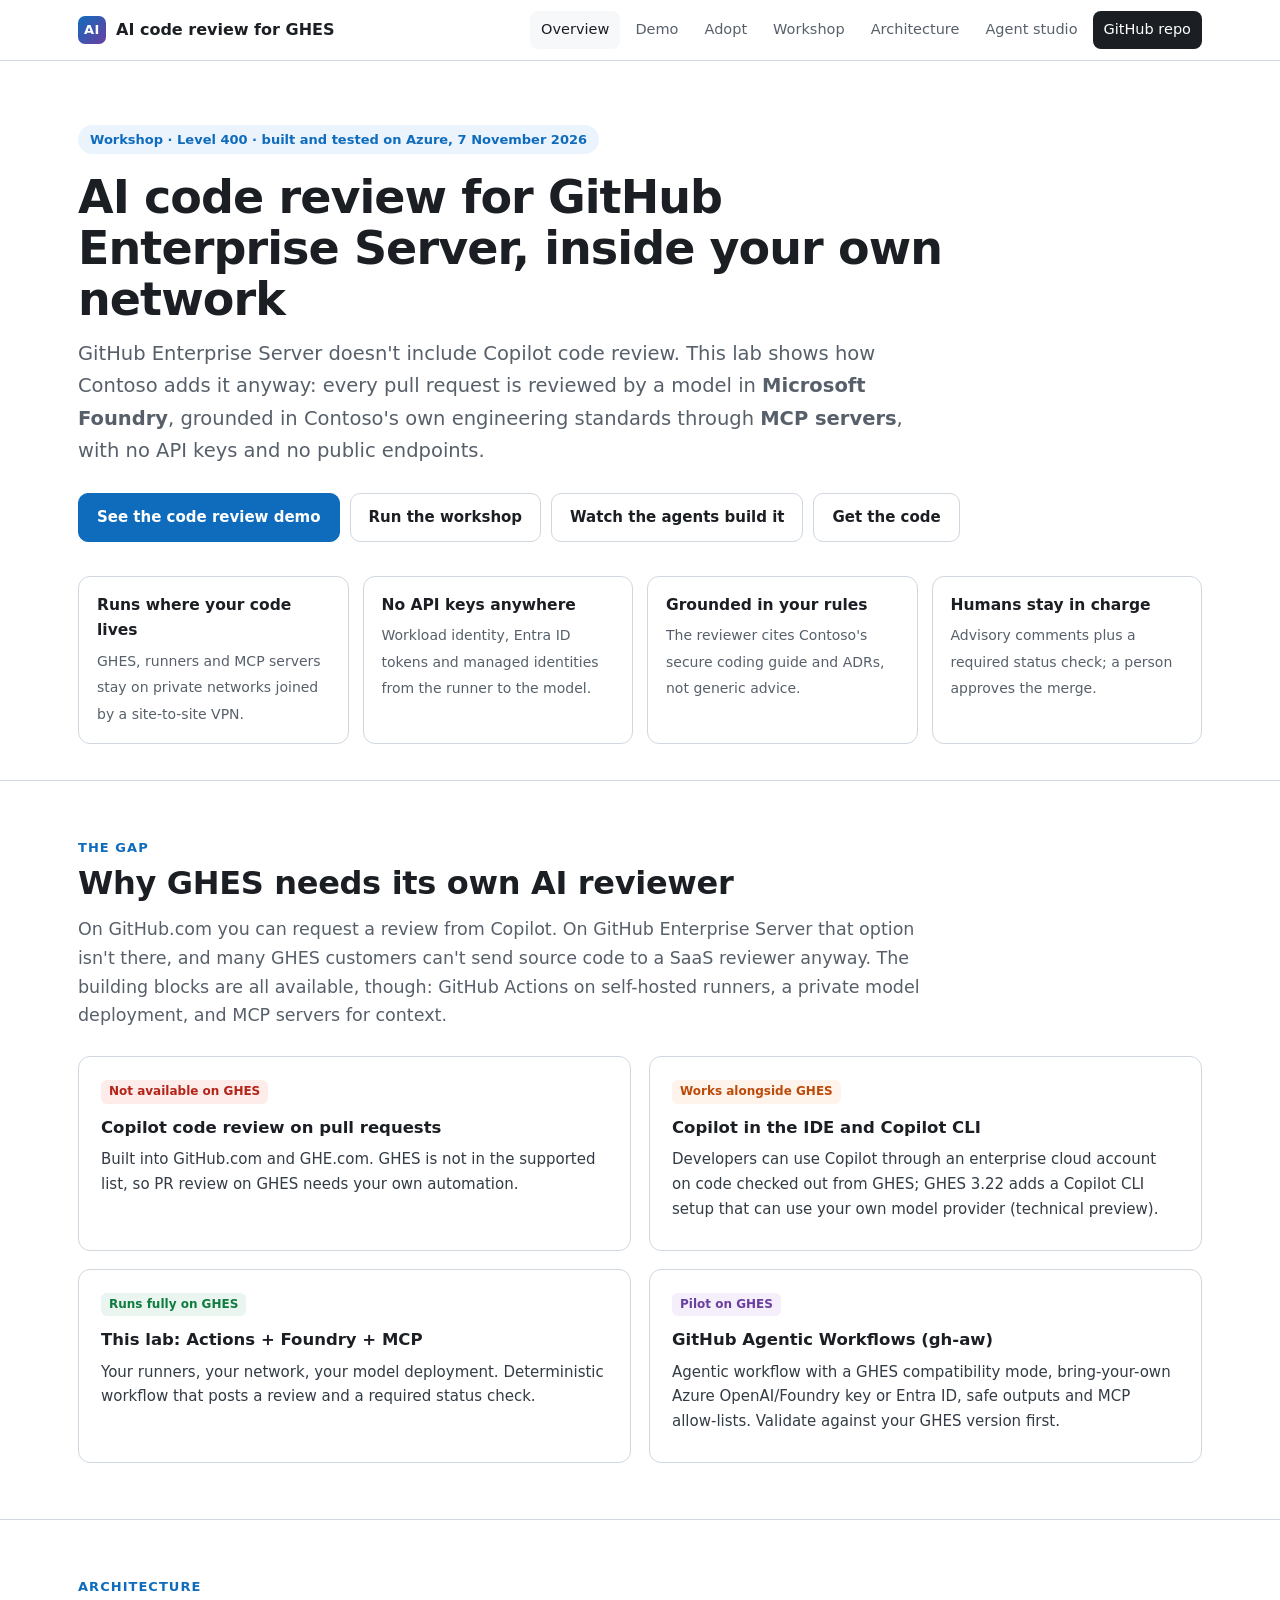
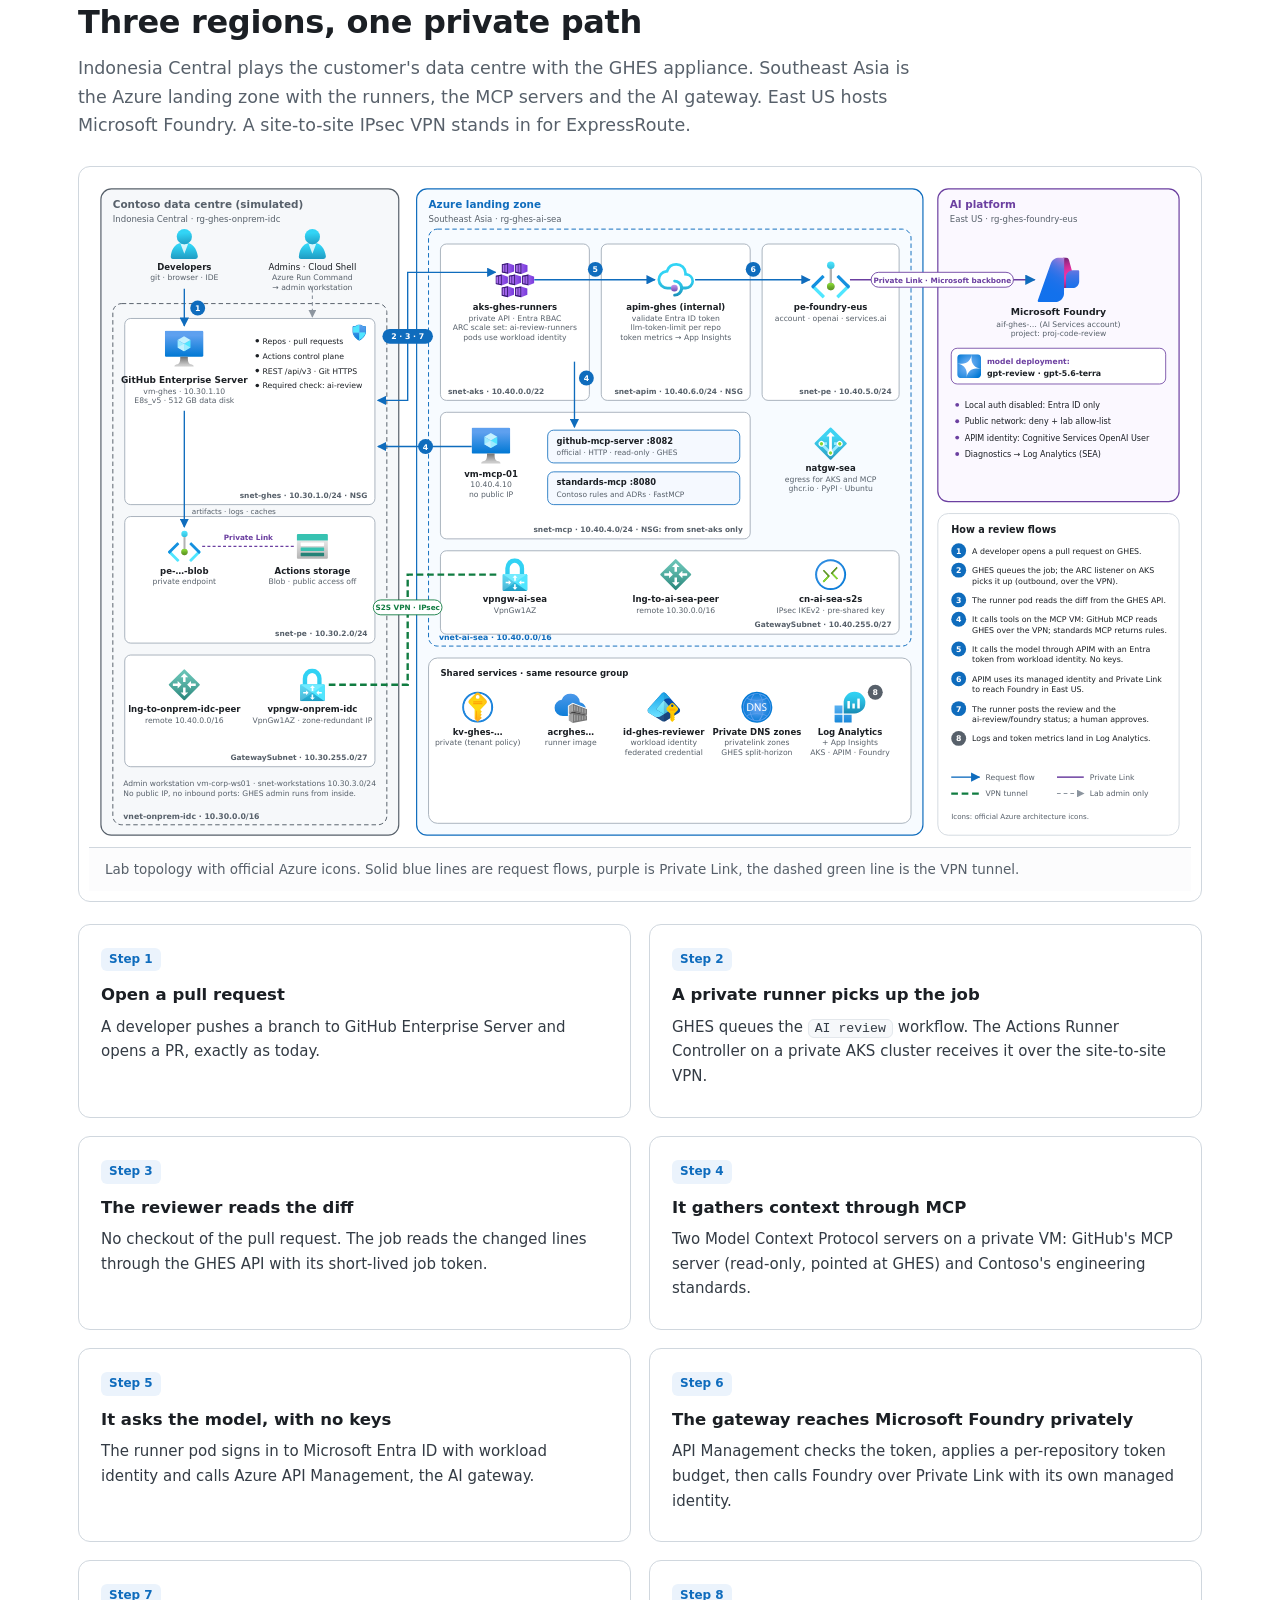
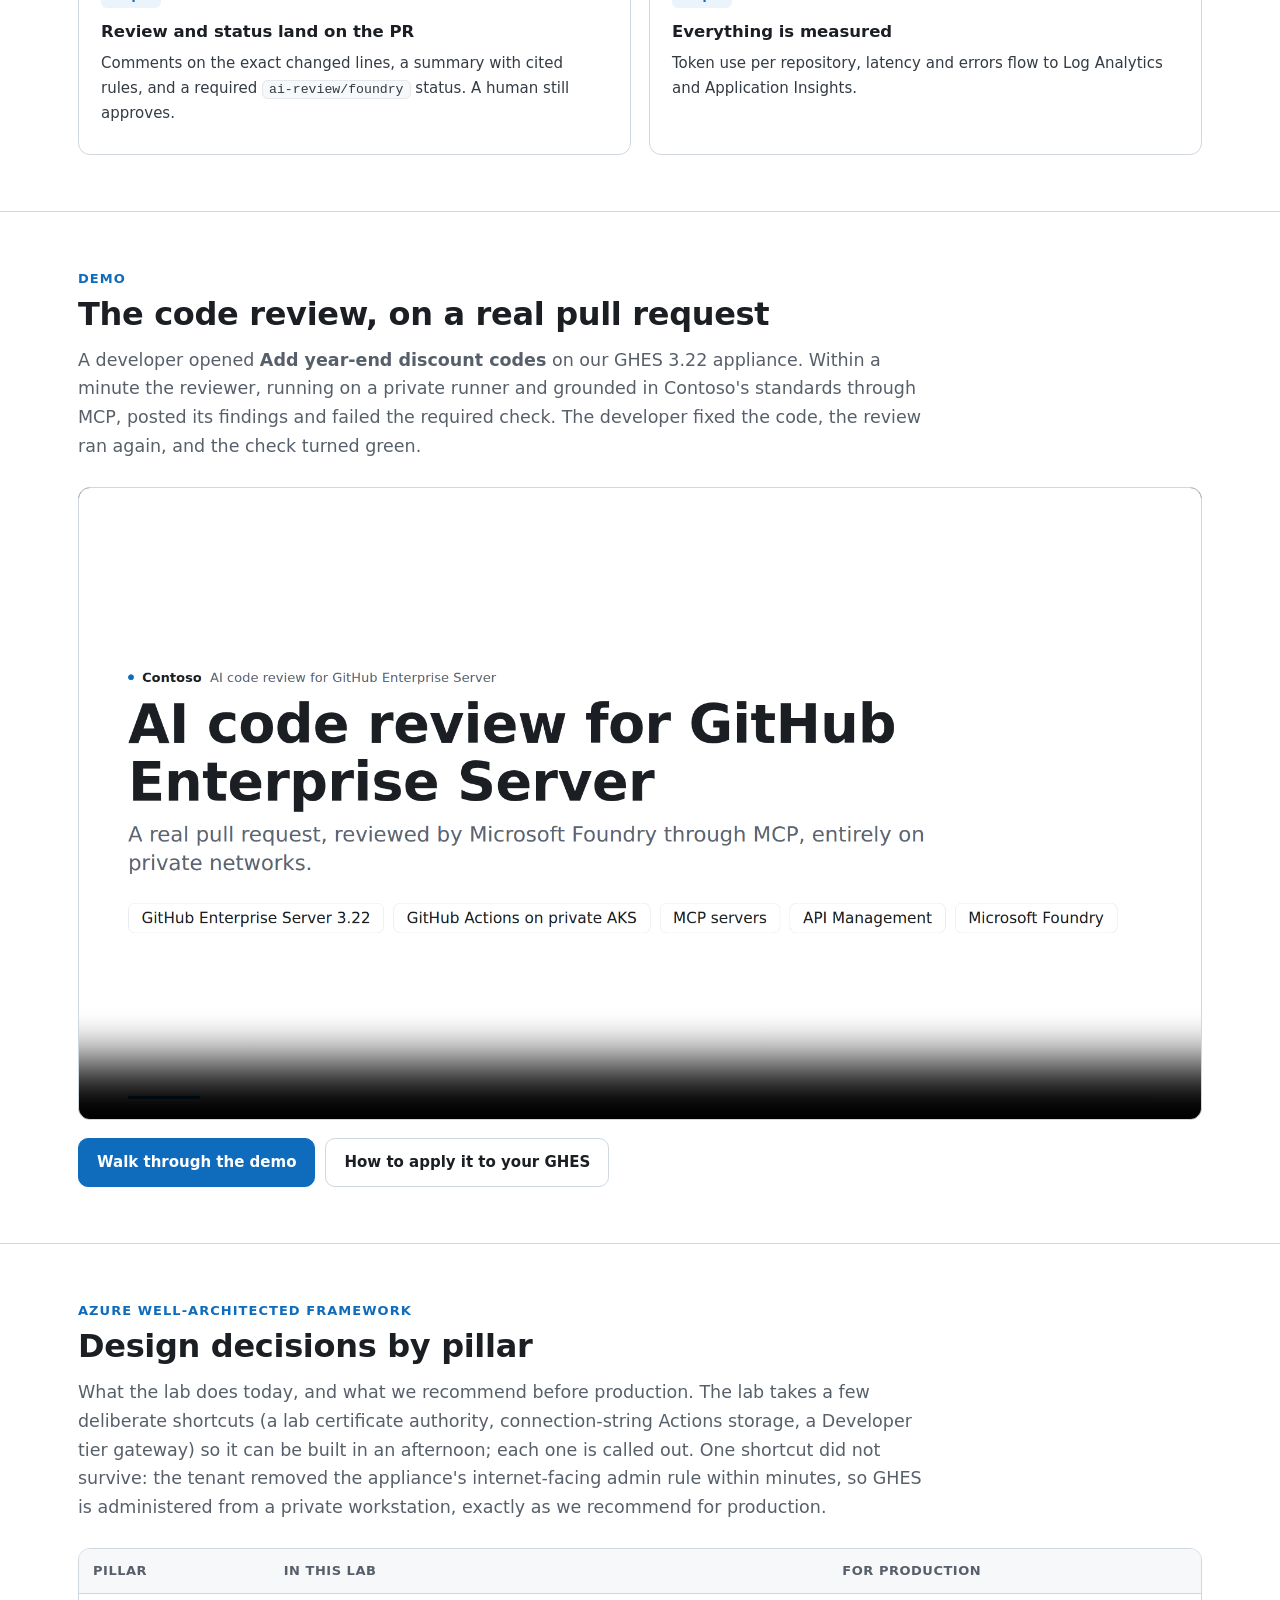
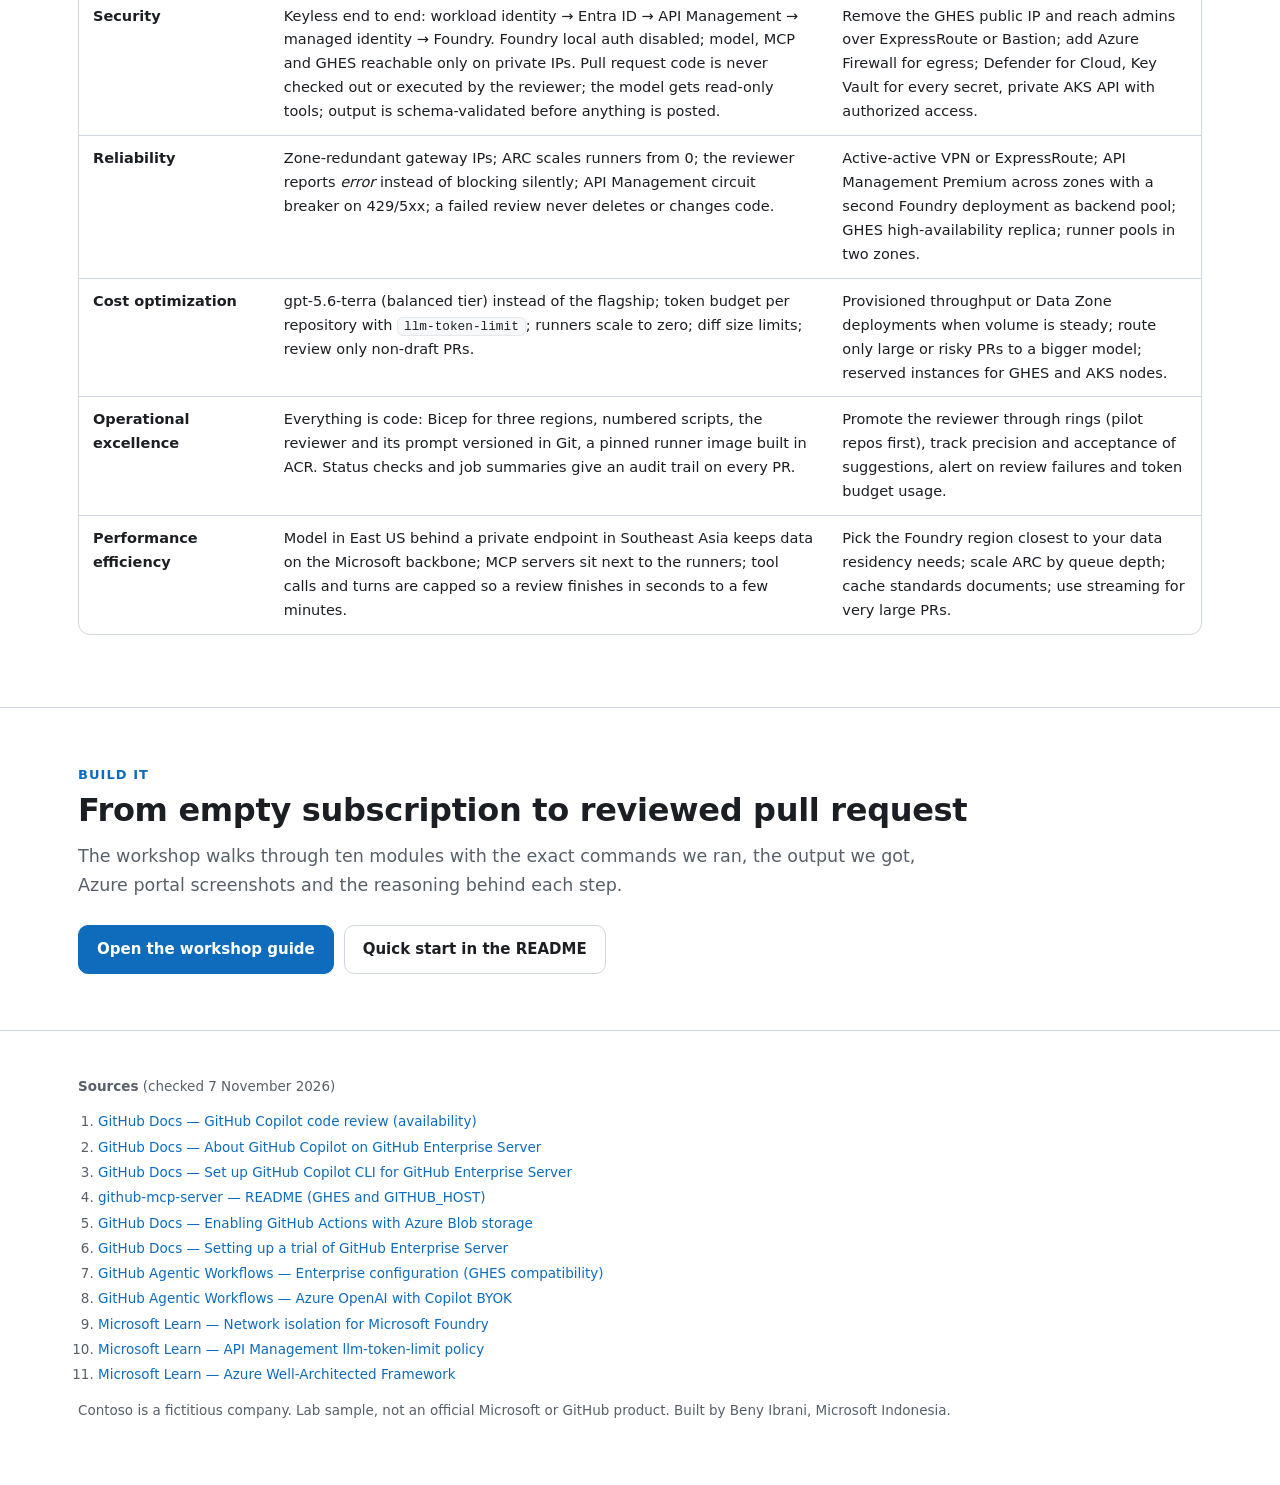
==== commit 37df0a03: "Site: embed the narrated demo video with chapters and captions (2/2)" ====
--- a/docs/index.html
+++ b/docs/index.html
@@ -44,7 +44,7 @@
 <section class="block" id="demo"><div class="wrap">
   <p class="kicker">Demo</p>
   <h2>The code review, on a real pull request</h2>
-  <p class="sub">A developer opened <b>Add year-end discount codes</b> on our GHES 3.22 appliance. Within a minute the reviewer, running on a private runner and grounded in Contoso's standards through MCP, posted its findings and failed the required check. The developer fixed the code, the review ran again, and the check turned green.</p><figure class="shot"><img src="assets/img/ghes/40-03-pr-conversation-summary.png" alt="AI review summary on the pull request" loading="lazy"><figcaption>The AI review summary on the pull request.</figcaption></figure><div class="btns" style="margin-top:16px"><a class="btn primary" href="demo.html">Walk through the demo</a><a class="btn" href="apply.html">How to apply it to your GHES</a></div>
+  <p class="sub">A developer opened <b>Add year-end discount codes</b> on our GHES 3.22 appliance. Within a minute the reviewer, running on a private runner and grounded in Contoso's standards through MCP, posted its findings and failed the required check. The developer fixed the code, the review ran again, and the check turned green.</p><div class="video"><video controls preload="metadata" poster="media/demo-poster.png"><source src="media/demo.mp4" type="video/mp4"><track kind="captions" src="media/demo.vtt" srclang="en" label="English" default></video></div><div class="btns" style="margin-top:16px"><a class="btn primary" href="demo.html">Walk through the demo</a><a class="btn" href="apply.html">How to apply it to your GHES</a></div>
 </div></section>
 
 <section class="block" id="waf"><div class="wrap">
--- a/docs/assets/site.css
+++ b/docs/assets/site.css
@@ -144,6 +144,7 @@
 .chapters{display:flex;flex-wrap:wrap;gap:8px;margin:10px 0 0}
 .chapters button{font:inherit;font-size:13.5px;border:1px solid var(--line);background:#fff;border-radius:999px;padding:5px 12px;cursor:pointer;color:var(--ink)}
 .chapters button:hover{border-color:var(--blue);color:var(--blue)}
+.chapters button .ts{color:var(--muted);font-variant-numeric:tabular-nums;margin-right:6px;font-size:12.5px}
 .timeline{position:relative;margin:26px 0 10px;padding-left:34px;border-left:2px solid var(--line)}
 .tstep{position:relative;margin:0 0 34px}
 .tstep::before{content:attr(data-n);position:absolute;left:-52px;top:0;width:34px;height:34px;border-radius:50%;background:#fff;border:2px solid var(--blue);color:var(--blue);display:grid;place-items:center;font-weight:700;font-size:14px}
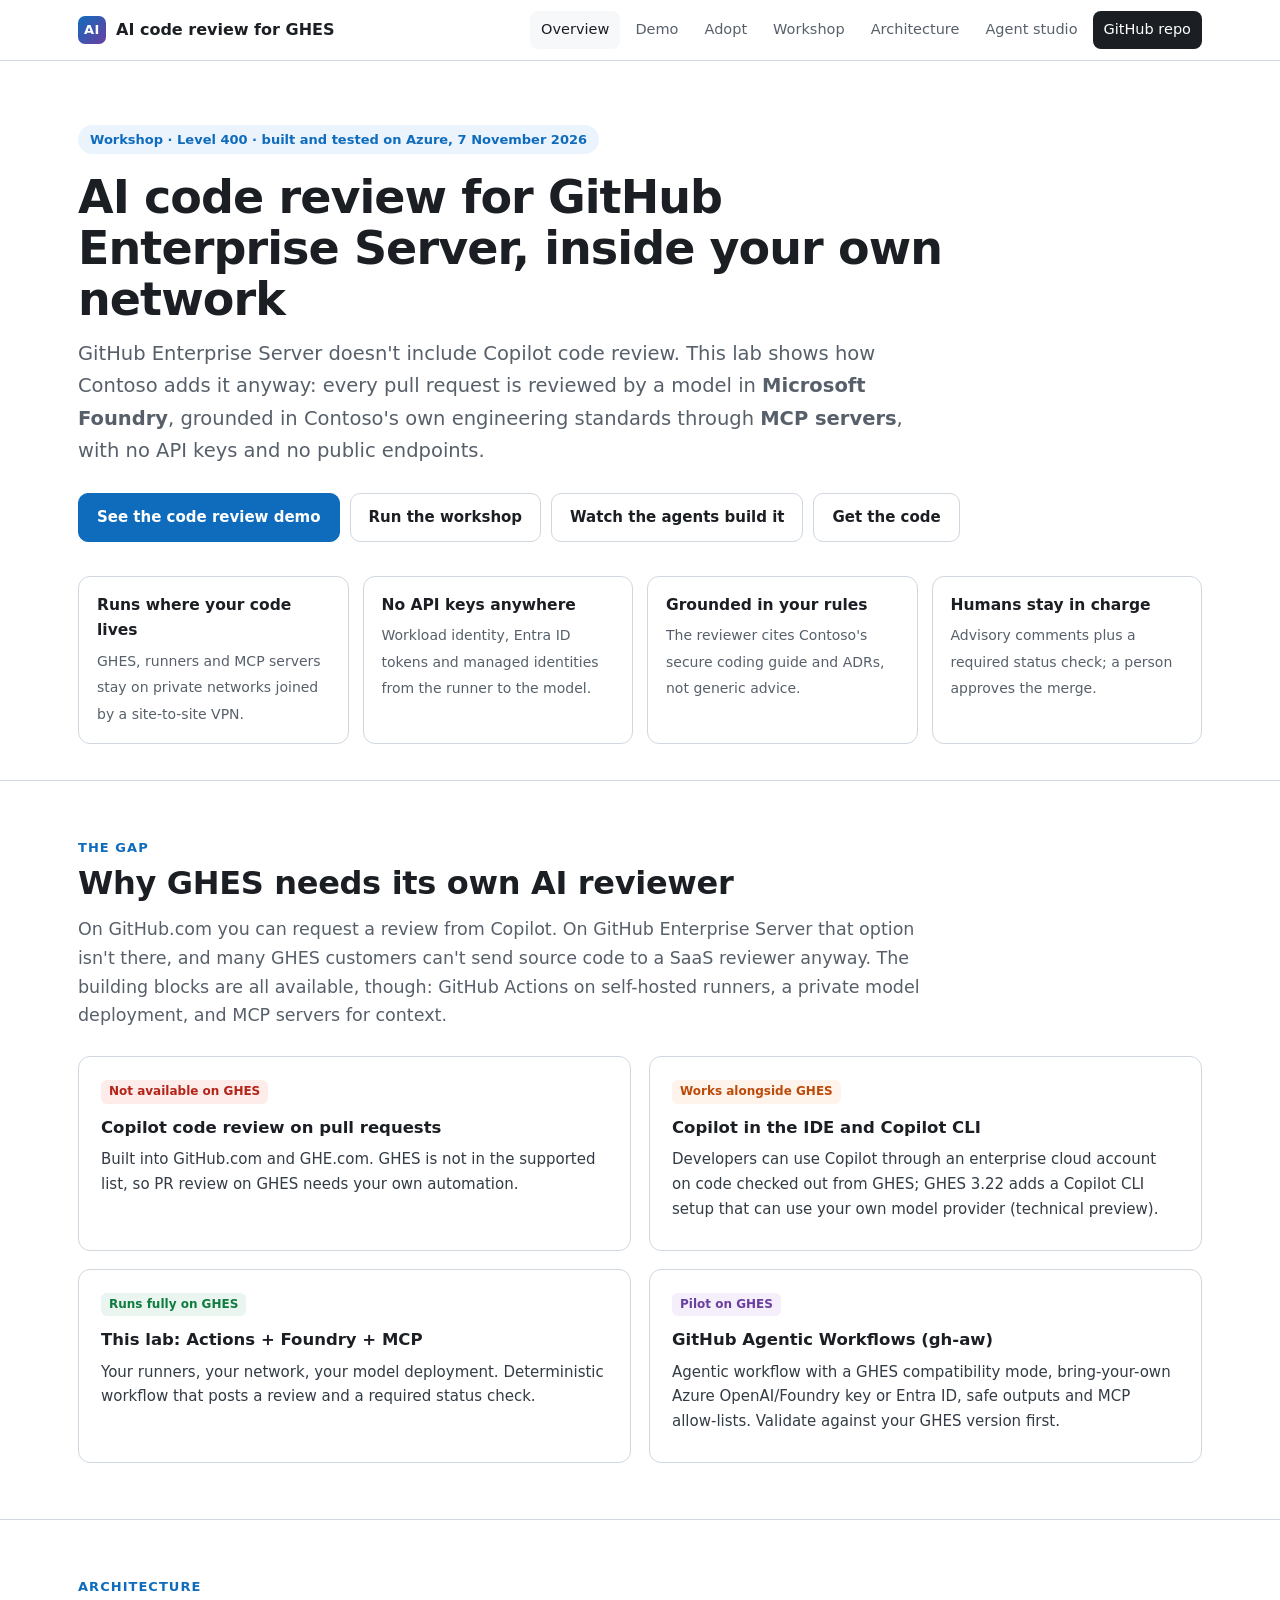
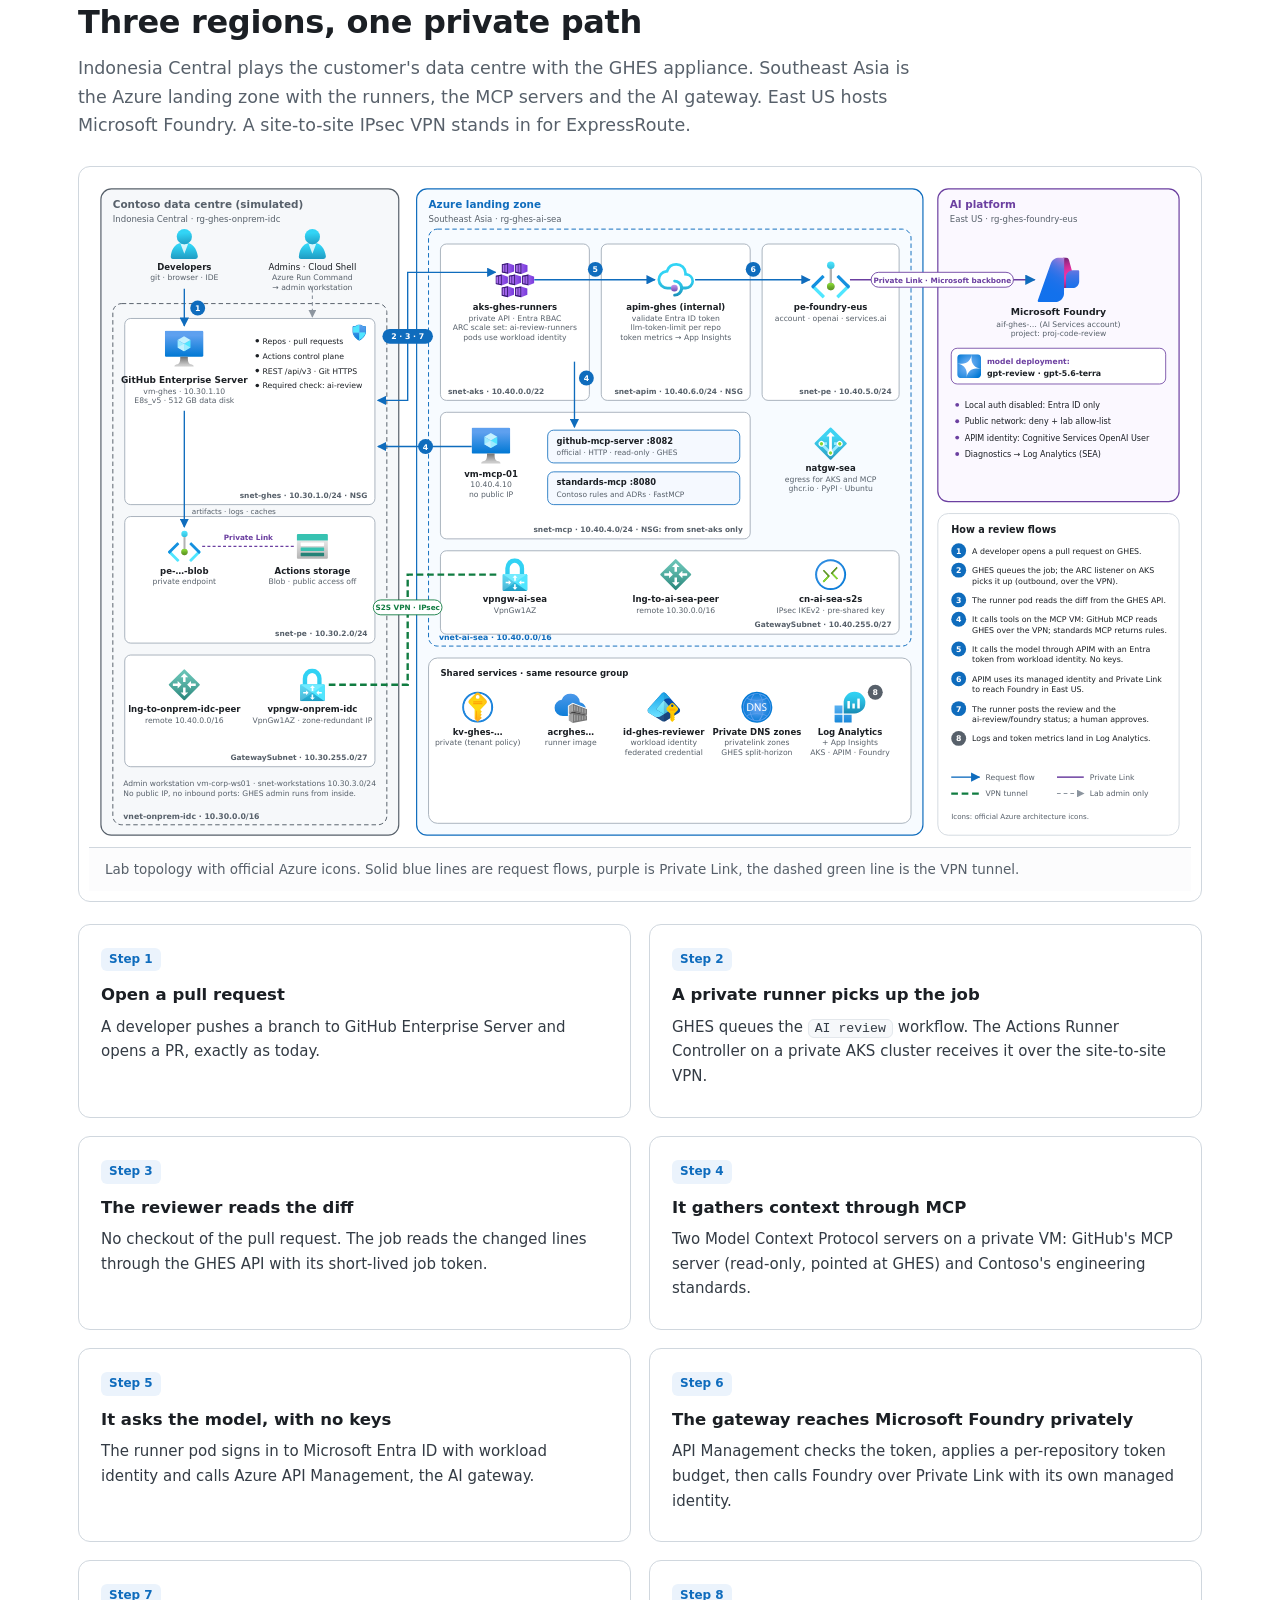
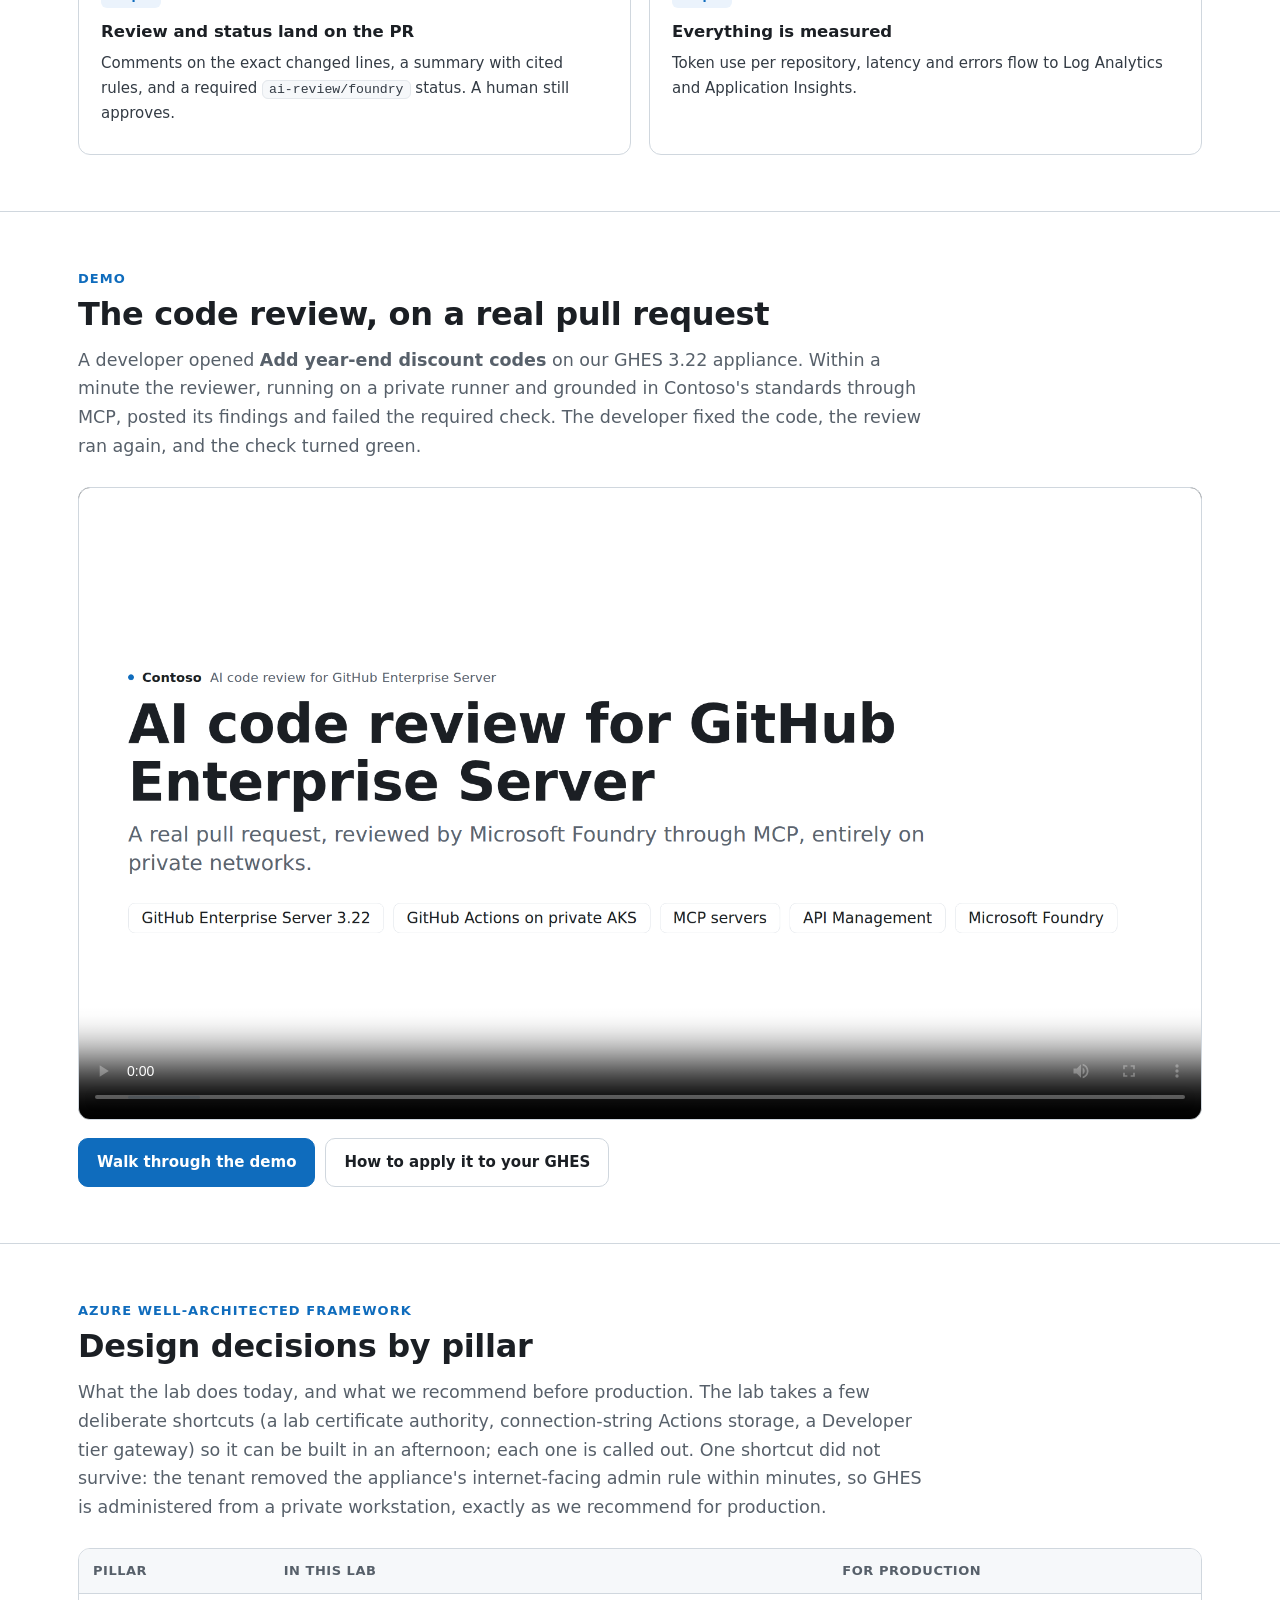
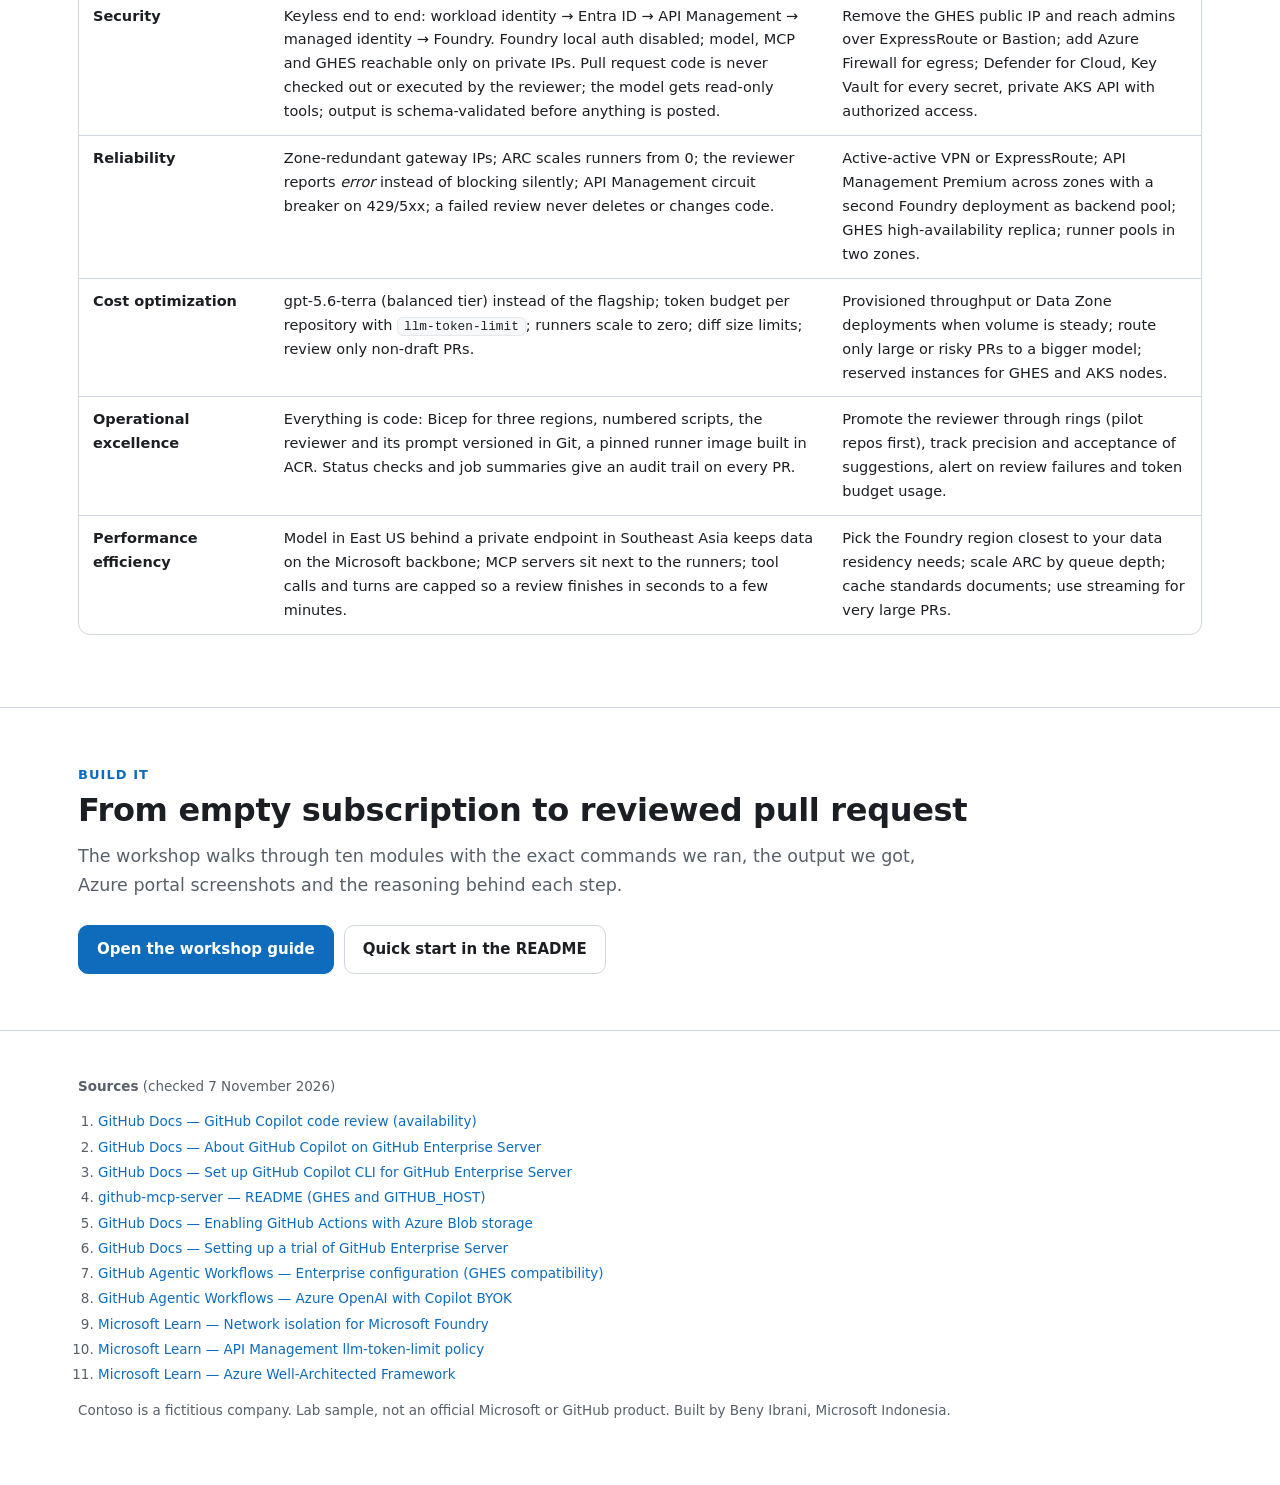
==== commit da04fa74: "Site: version the style and script links so browsers load the latest (3/3)" ====
--- a/docs/index.html
+++ b/docs/index.html
@@ -1,7 +1,7 @@
 <!doctype html>
 <html lang="en"><head><meta charset="utf-8"><meta name="viewport" content="width=device-width,initial-scale=1">
 <title>AI code review for GitHub Enterprise Server — workshop</title><meta name="description" content="How to add AI pull request review to GitHub Enterprise Server with Microsoft Foundry, API Management and MCP, on Azure.">
-<link rel="stylesheet" href="assets/site.css"></head>
+<link rel="stylesheet" href="assets/site.css?v=83a6fb36"></head>
 <body>
 <header class="top"><div class="wrap">
   <a class="brand" href="index.html"><span class="logo">AI</span>AI code review for GHES</a>
@@ -78,5 +78,5 @@
   </ol>
   <p>Contoso is a fictitious company. Lab sample, not an official Microsoft or GitHub product. Built by Beny Ibrani, Microsoft Indonesia.</p>
 </div></footer>
-<script src="assets/site.js"></script>
+<script src="assets/site.js?v=c3aa4f3a"></script>
 </body></html>
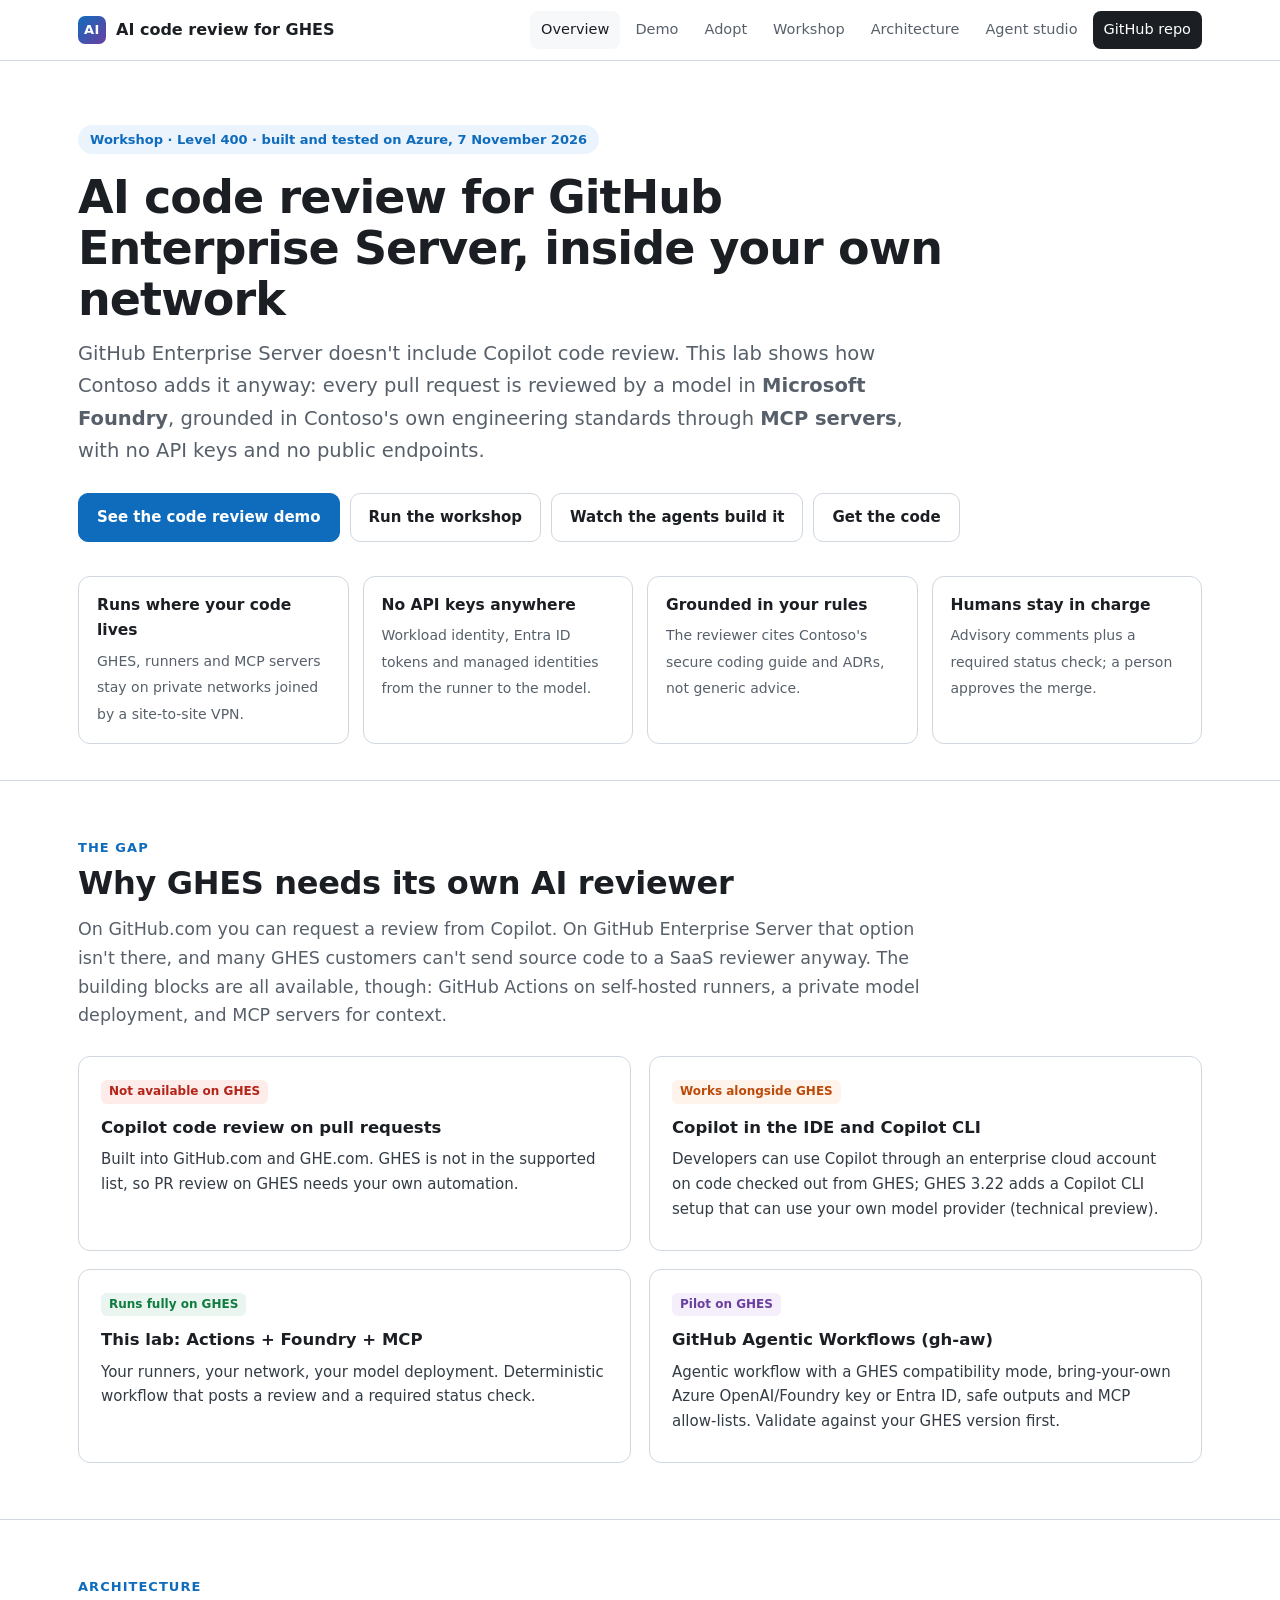
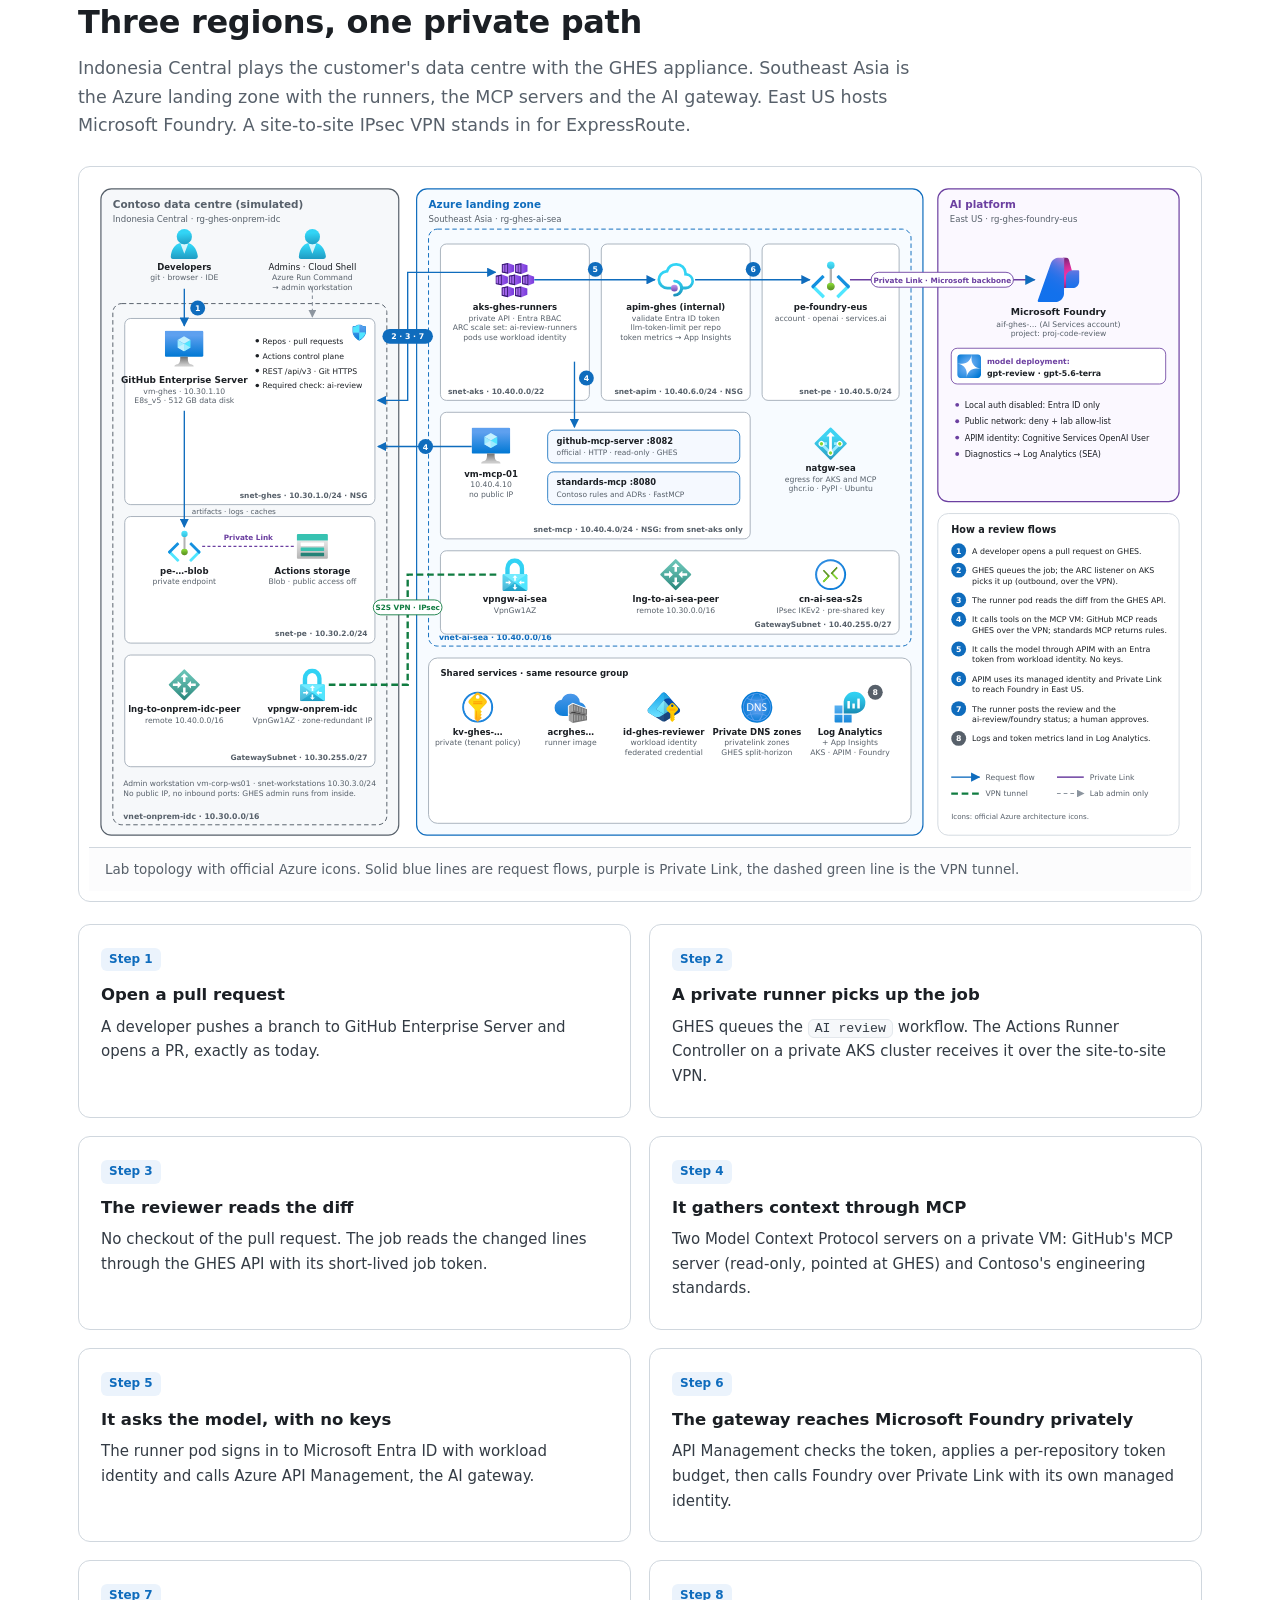
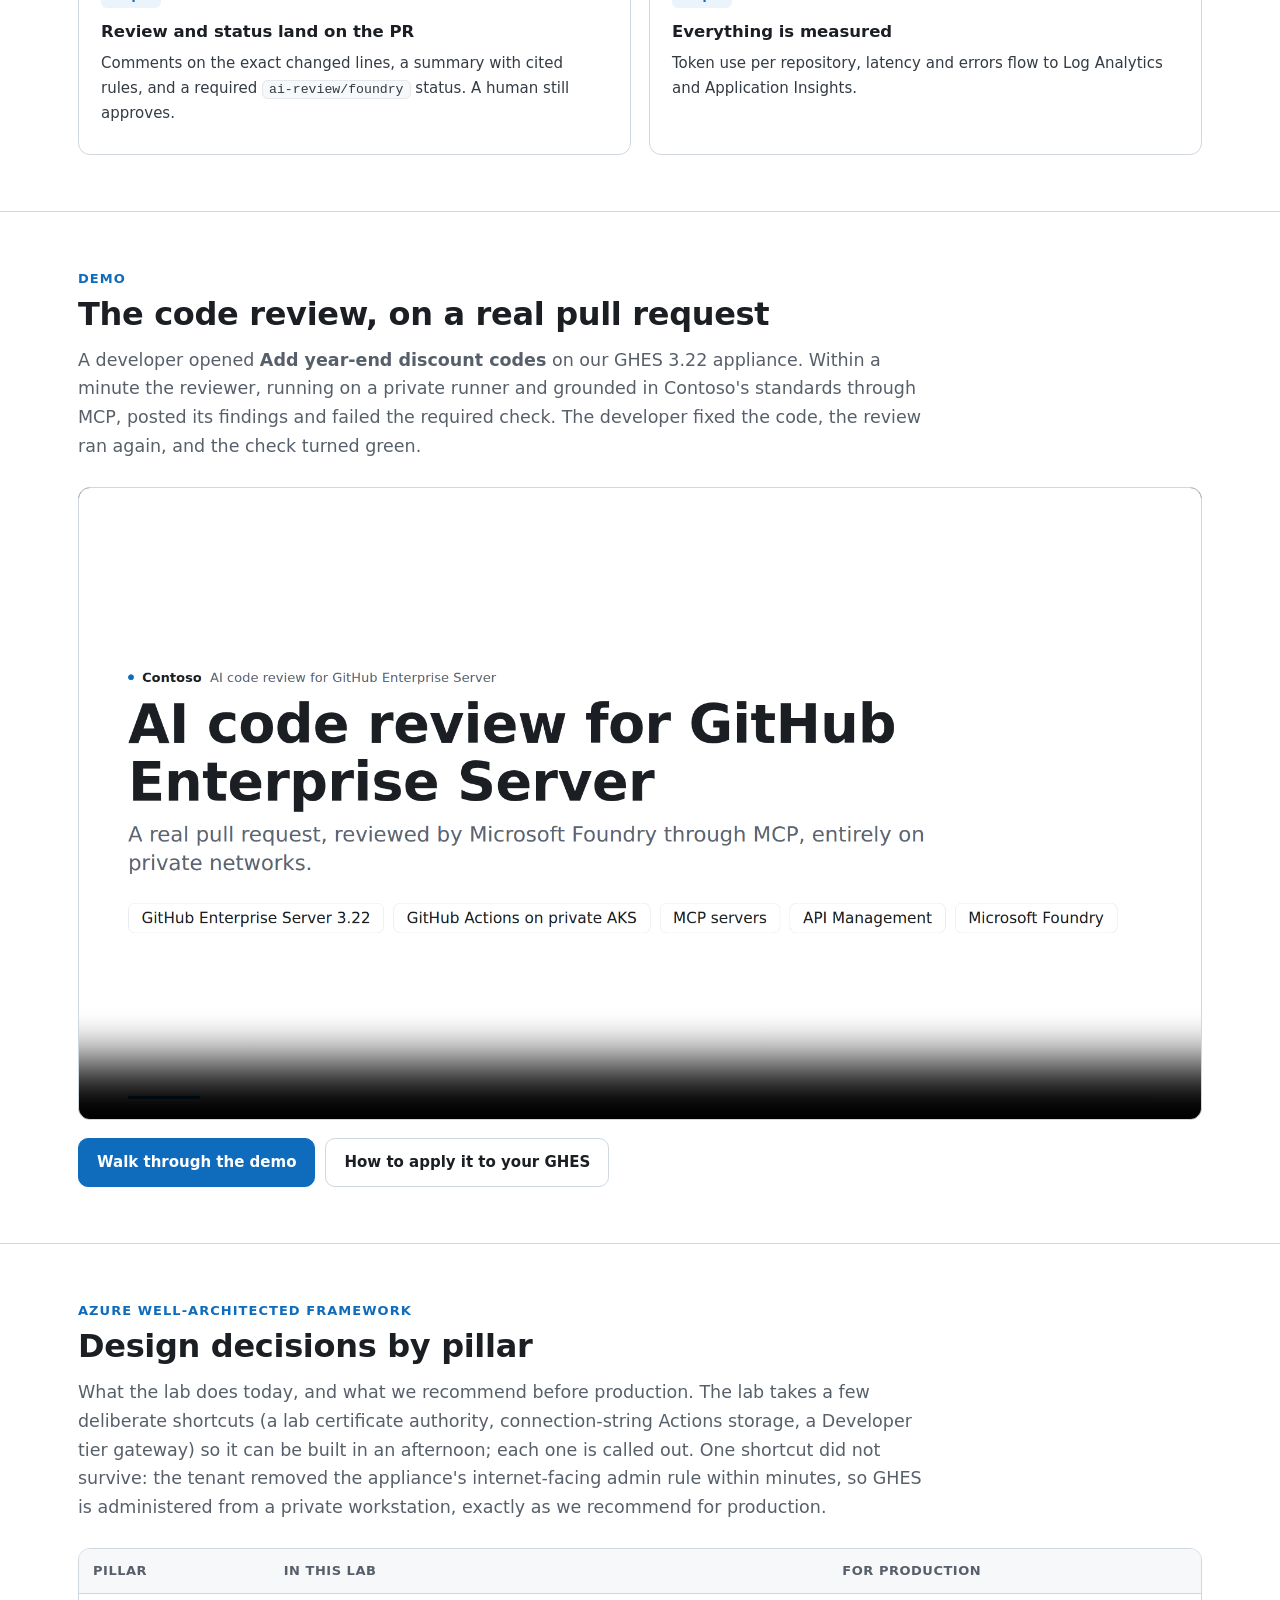
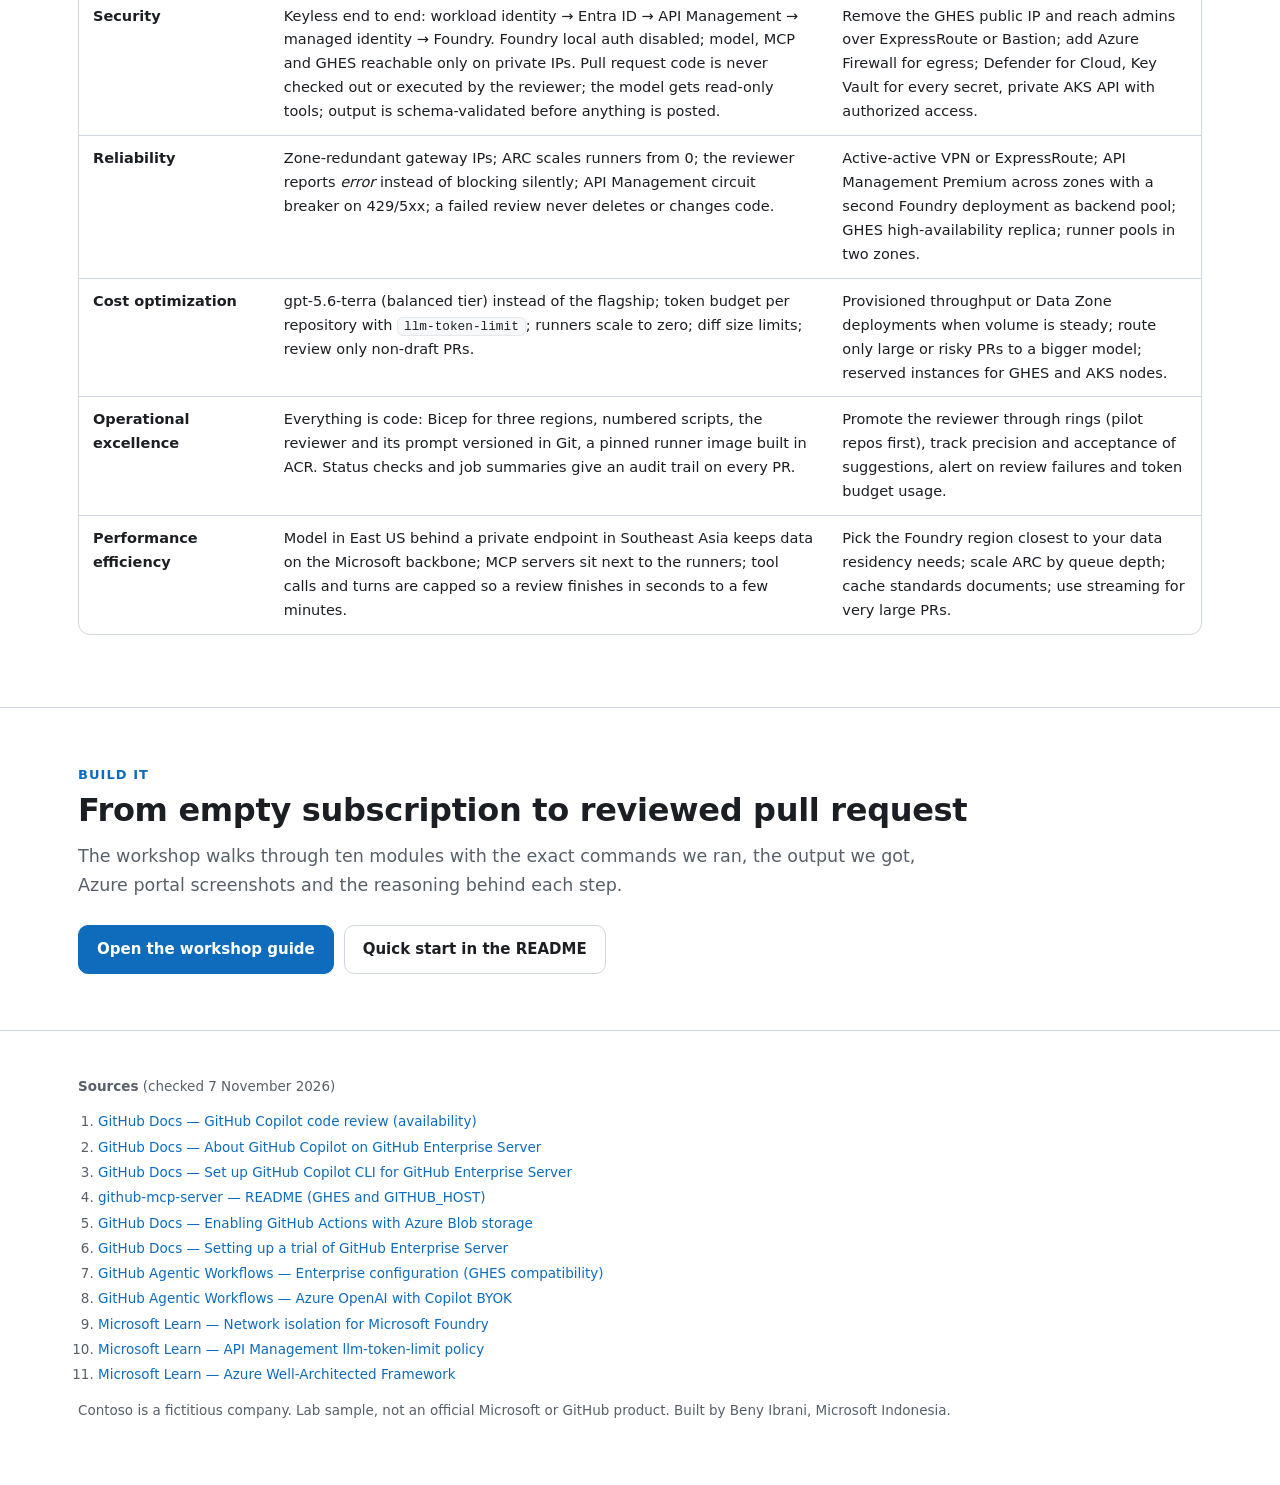
==== commit 7a532bef: "Site: keep long terminal output inside its box (no sideways scrolling) (3/3)" ====
--- a/docs/index.html
+++ b/docs/index.html
@@ -1,7 +1,7 @@
 <!doctype html>
 <html lang="en"><head><meta charset="utf-8"><meta name="viewport" content="width=device-width,initial-scale=1">
 <title>AI code review for GitHub Enterprise Server — workshop</title><meta name="description" content="How to add AI pull request review to GitHub Enterprise Server with Microsoft Foundry, API Management and MCP, on Azure.">
-<link rel="stylesheet" href="assets/site.css?v=83a6fb36"></head>
+<link rel="stylesheet" href="assets/site.css?v=d0596e51"></head>
 <body>
 <header class="top"><div class="wrap">
   <a class="brand" href="index.html"><span class="logo">AI</span>AI code review for GHES</a>
--- a/docs/assets/site.css
+++ b/docs/assets/site.css
@@ -74,7 +74,7 @@
 td b{color:var(--ink)}
 
 /* steps / workshop */
-.layout{display:grid;grid-template-columns:250px 1fr;gap:40px;padding:36px 0 60px}
+.layout{display:grid;grid-template-columns:250px minmax(0,1fr);gap:40px;padding:36px 0 60px}
 .toc{position:sticky;top:84px;align-self:start;font-size:14px;border-left:2px solid var(--line);padding-left:14px}
 .toc b{display:block;font-size:12px;letter-spacing:.06em;text-transform:uppercase;color:var(--muted);margin-bottom:8px}
 .toc a{display:block;color:var(--muted);padding:4px 0}
@@ -123,7 +123,7 @@
 
 @media (max-width:980px){
   .facts,.grid3{grid-template-columns:1fr 1fr} .grid2{grid-template-columns:1fr}
-  .layout{grid-template-columns:1fr} .toc{display:none} .hero h1{font-size:36px}
+  .layout{grid-template-columns:minmax(0,1fr)} .toc{display:none} .hero h1{font-size:36px}
 }
 @media (max-width:620px){ .facts,.grid3{grid-template-columns:1fr} .nav{display:none} }
 
@@ -160,3 +160,7 @@
 .kpi b{display:block;font-size:26px;line-height:1.2}
 .kpi span{font-size:13.5px;color:var(--muted)}
 @media (max-width:900px){ol.flowlist,.kpis{grid-template-columns:1fr 1fr}.finding{grid-template-columns:1fr}}
+
+/* keep long terminal lines inside their box instead of widening the page */
+.layout>*,.module,.grid2>*,.grid3>*{min-width:0}
+.term pre,.code pre{overflow-x:auto;max-width:100%}
